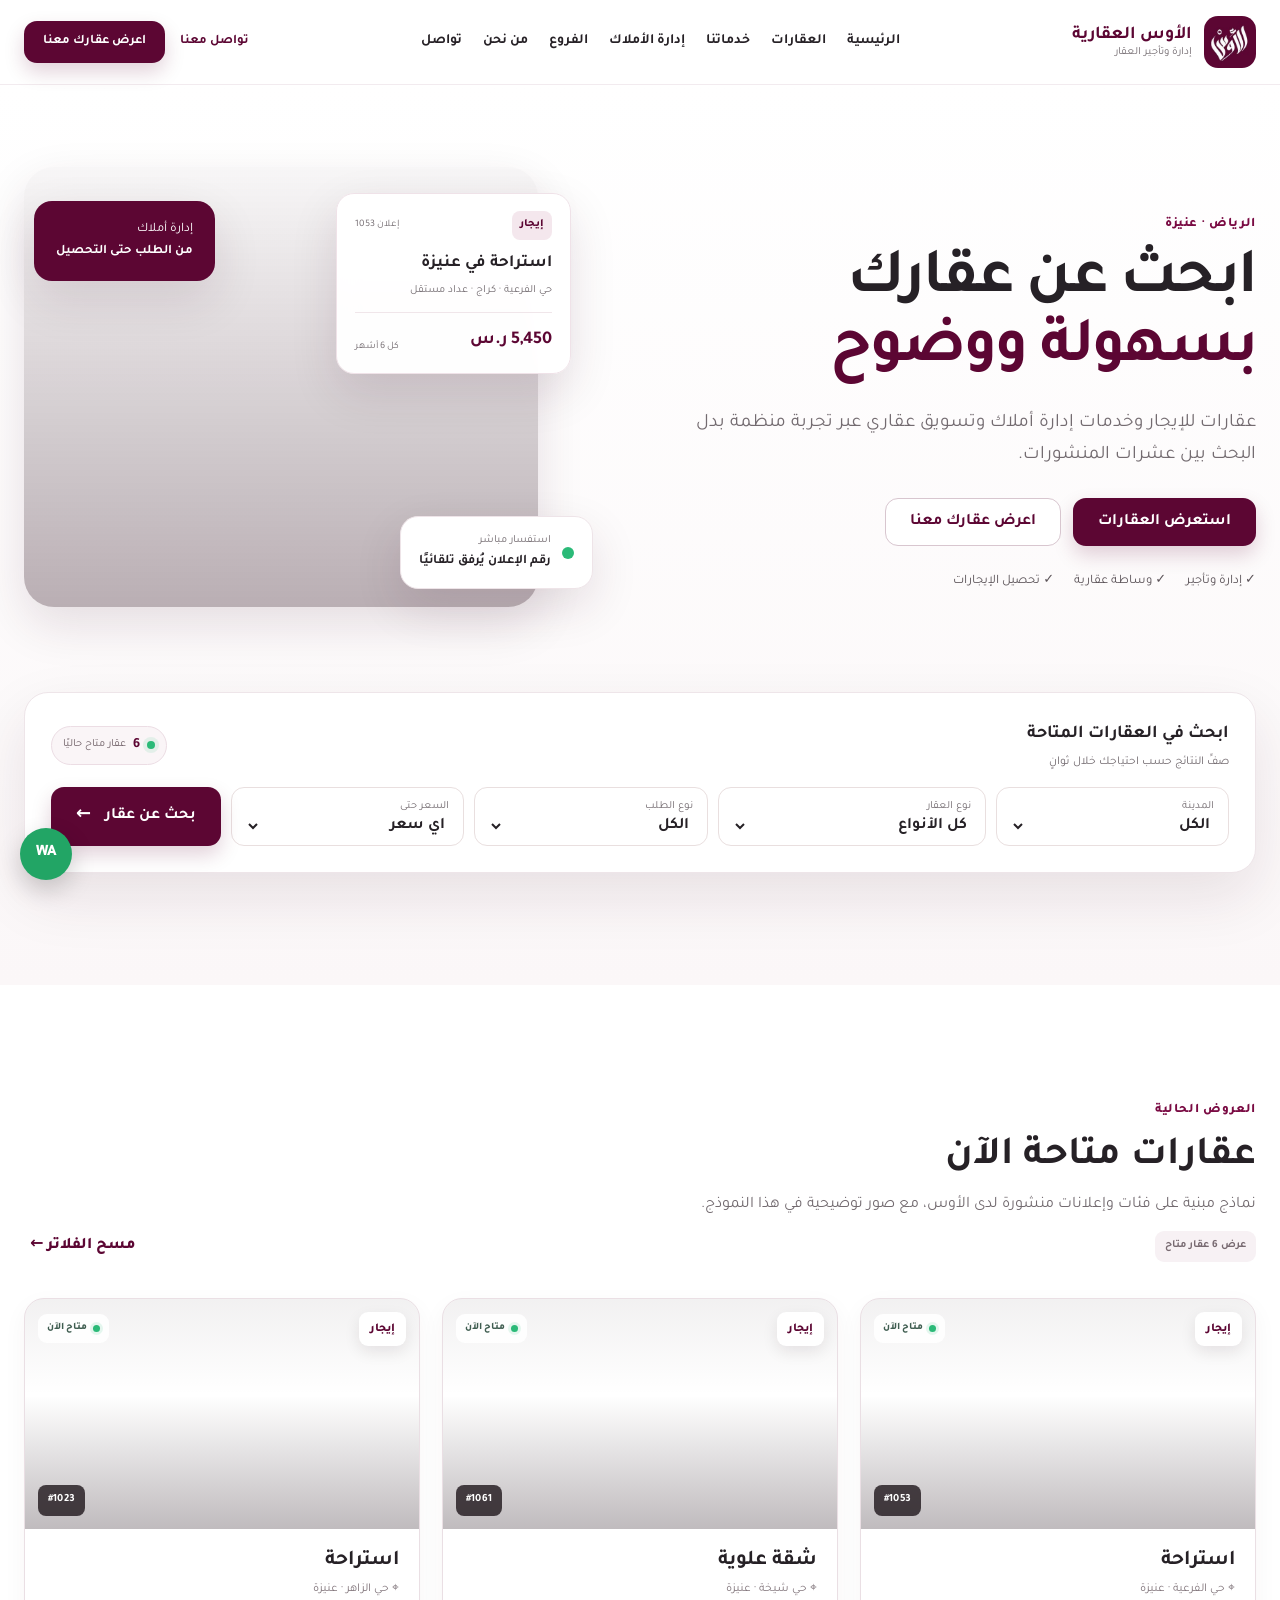
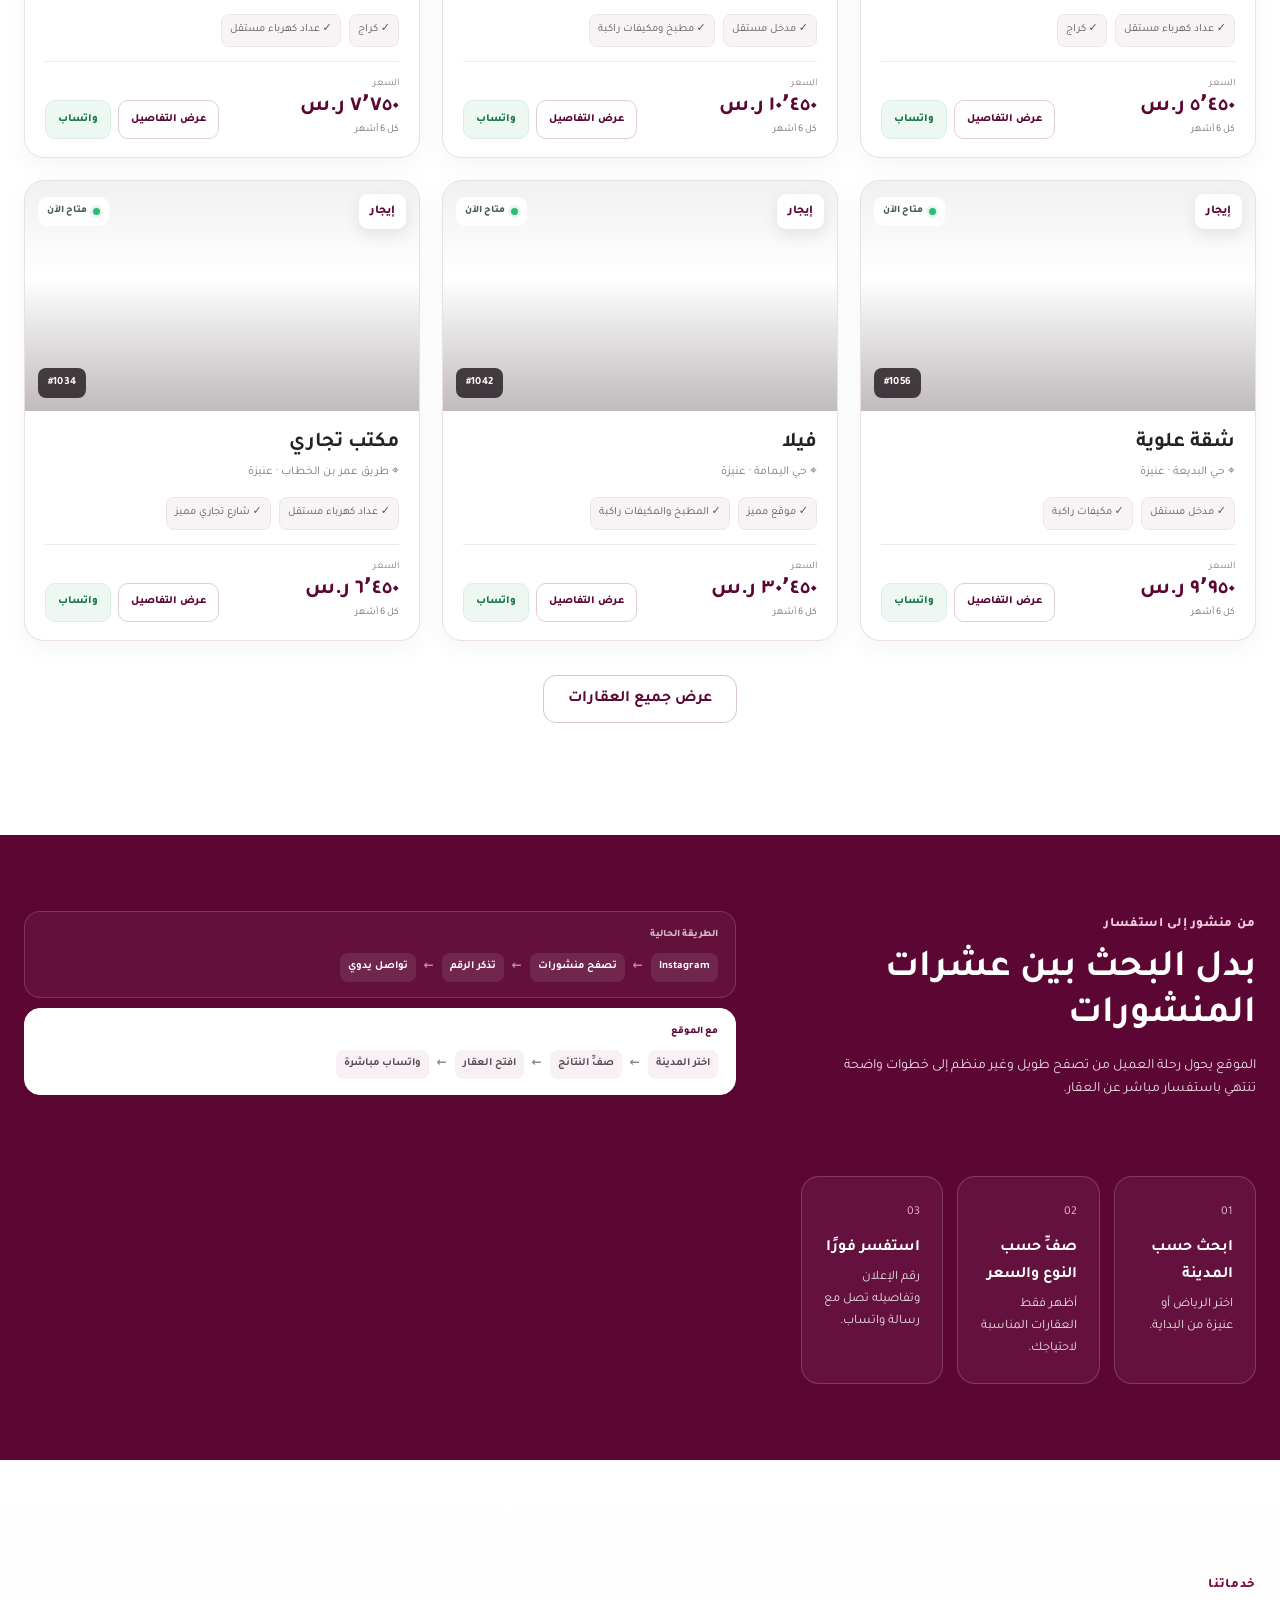
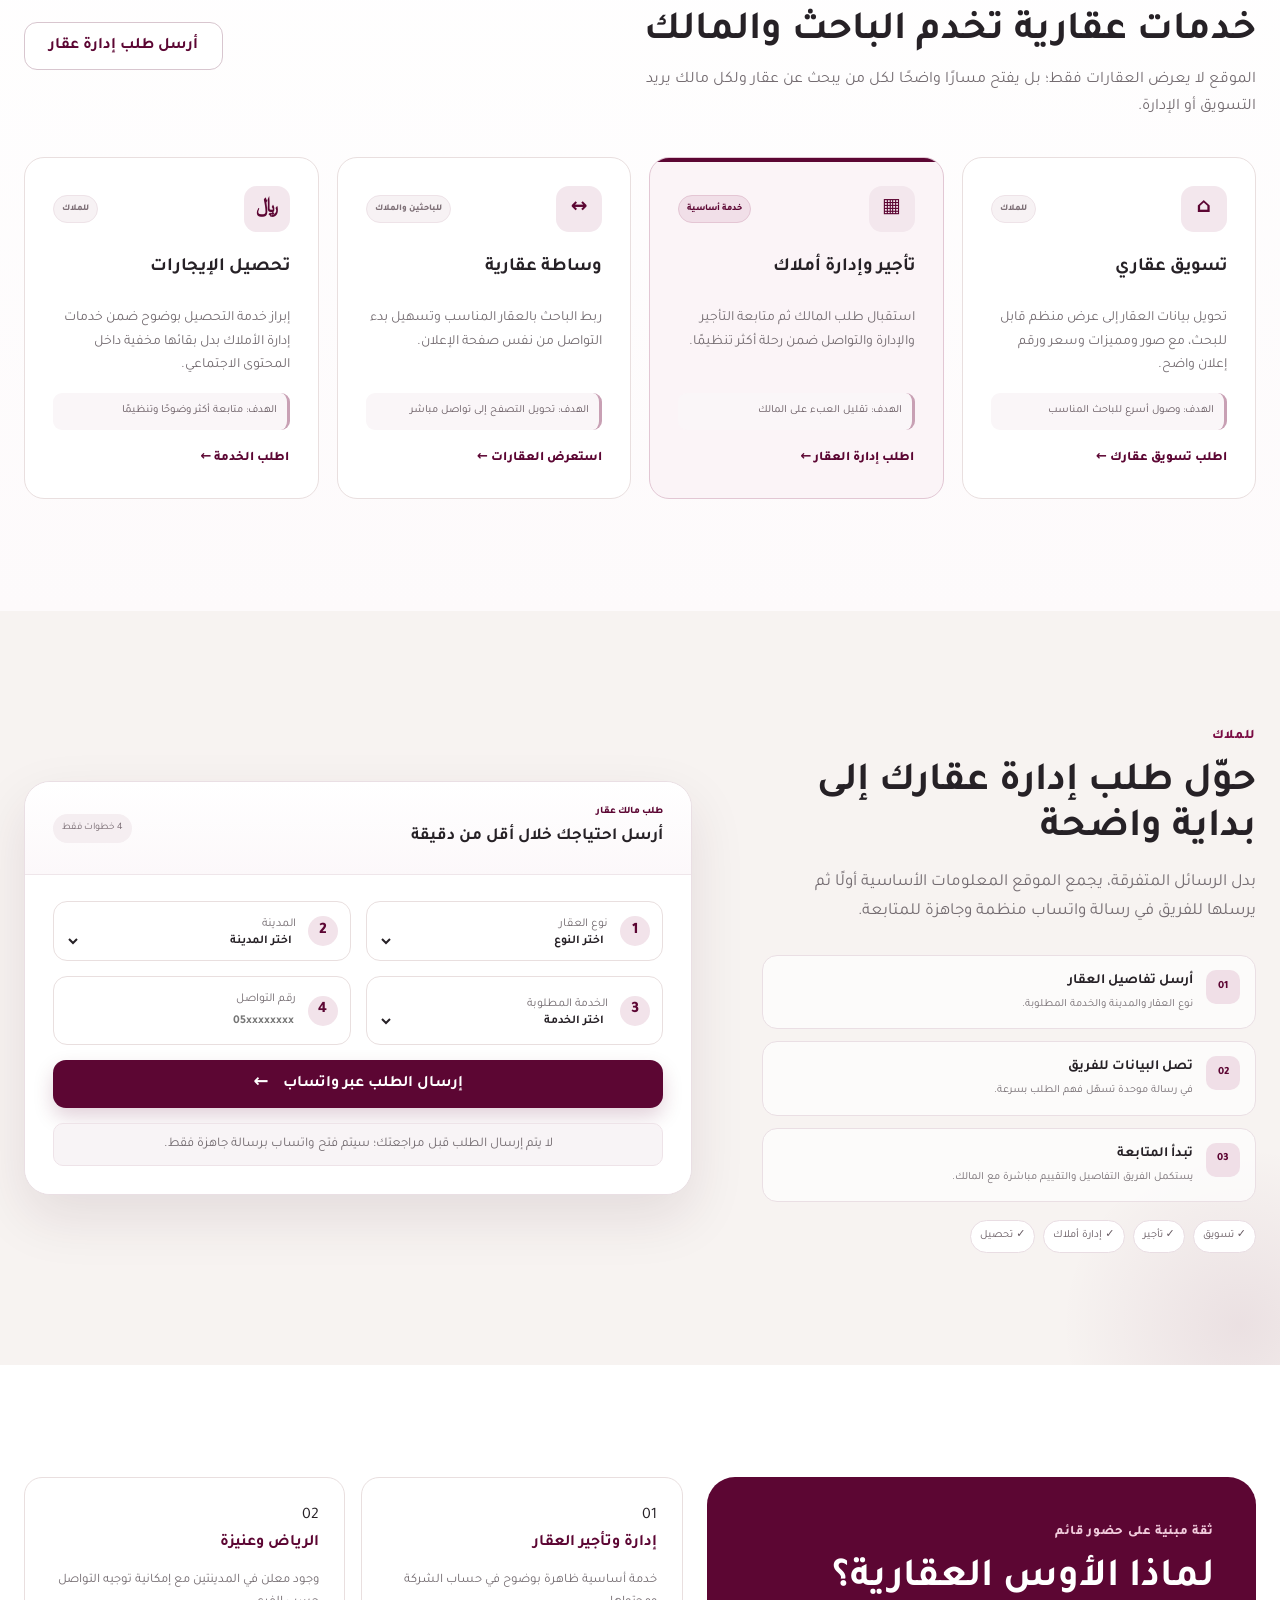
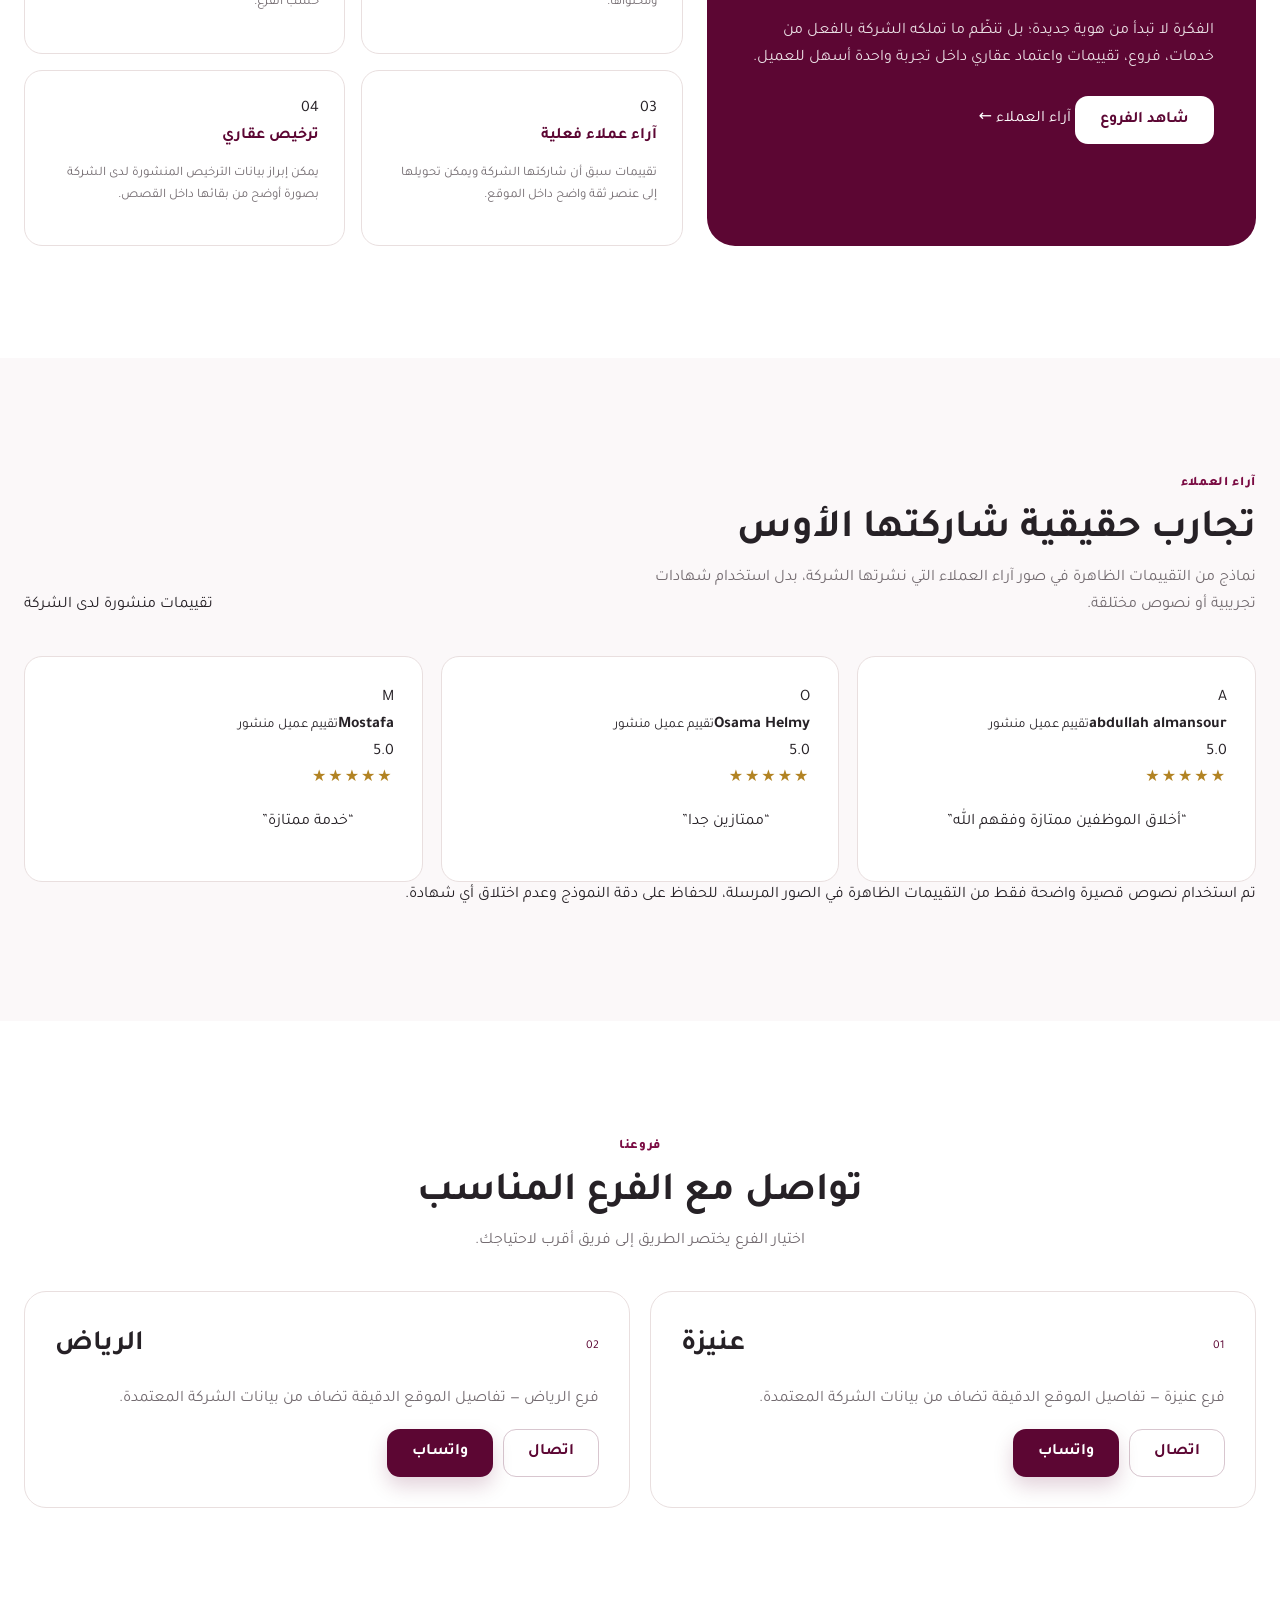
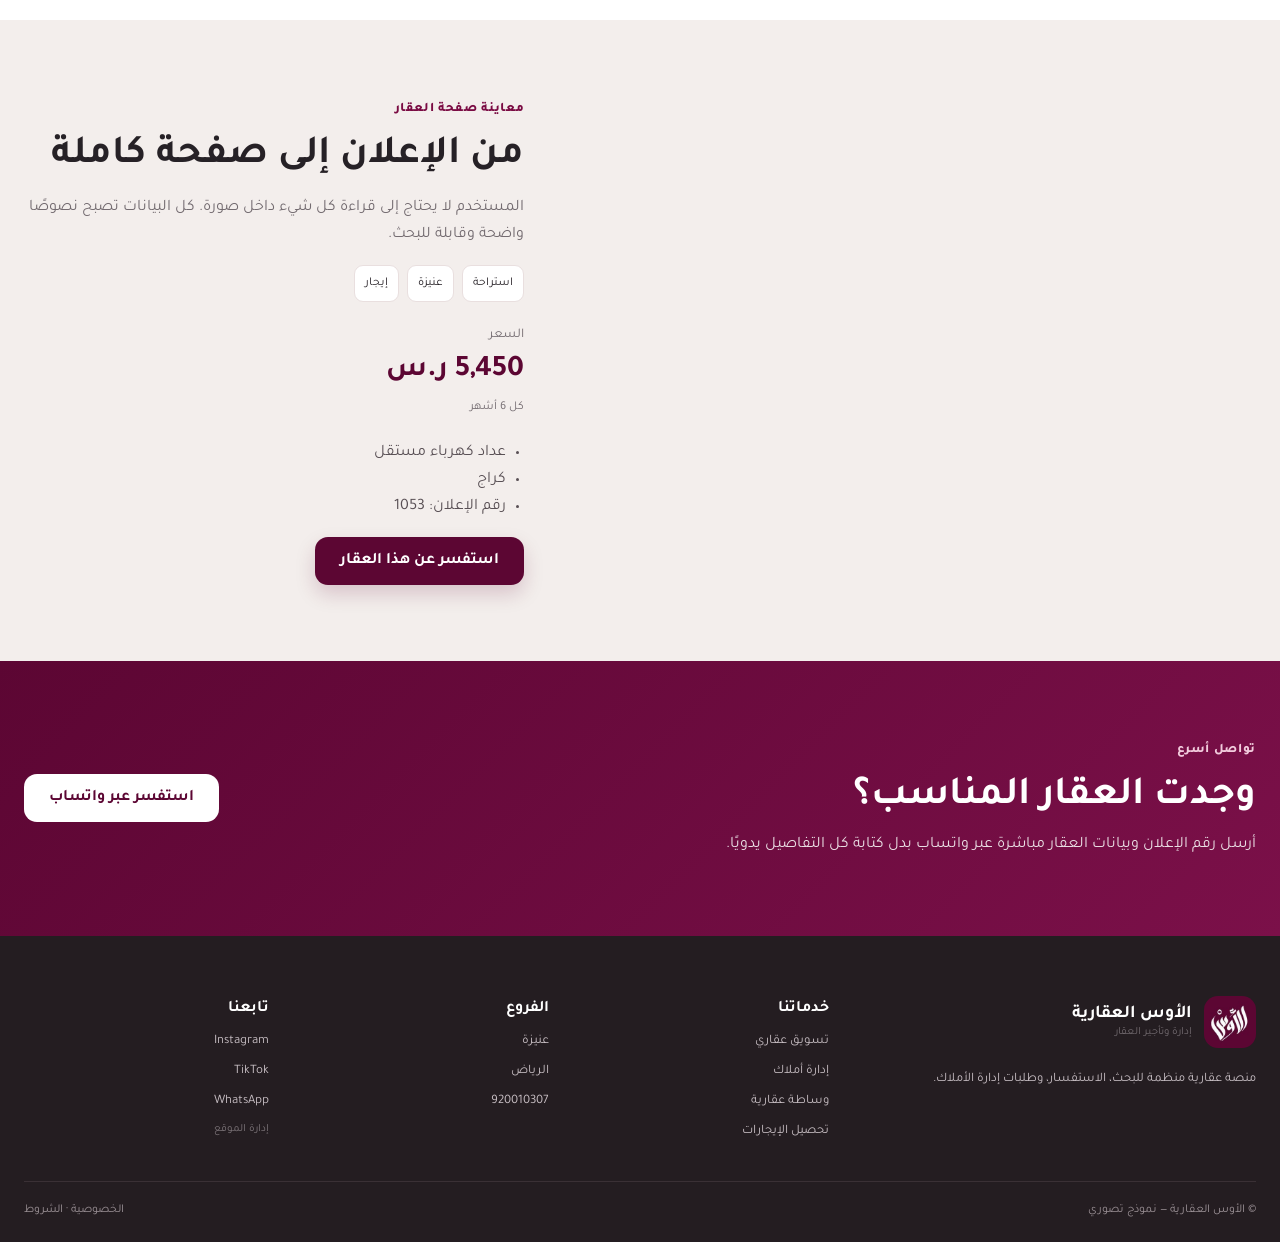
==== index.html @ 7980effc "Add real customer reviews and strengthen trust section" ====
<!doctype html>
<html lang="ar" dir="rtl">
<head>
  <meta charset="utf-8" />
  <meta name="viewport" content="width=device-width, initial-scale=1" />
  <title>الأوس العقارية | نموذج الصفحة الرئيسية</title>
  <meta name="description" content="نموذج تصوري لموقع الأوس العقارية — بحث عقارات، إدارة أملاك، وتسويق عقاري." />
  <meta name="robots" content="noindex,nofollow" />
  <link rel="preconnect" href="https://fonts.googleapis.com">
  <link rel="preconnect" href="https://fonts.gstatic.com" crossorigin>
  <link href="https://fonts.googleapis.com/css2?family=Tajawal:wght@400;500;600;700;800&display=swap" rel="stylesheet">
  <link rel="stylesheet" href="styles.css?v=11" />
</head>
<body>
  <header class="site-header" id="top">
    <div class="container header-inner">
      <a class="brand" href="#top" aria-label="الأوس العقارية">
        <img src="assets/logo.jpg" alt="شعار الأوس العقارية" />
        <span class="brand-copy"><strong>الأوس العقارية</strong><small>إدارة وتأجير العقار</small></span>
      </a>
      <button class="menu-toggle" aria-label="فتح القائمة" aria-expanded="false">☰</button>
      <nav class="main-nav" aria-label="التنقل الرئيسي">
        <a href="#top">الرئيسية</a><a href="#listings">العقارات</a><a href="#services">خدماتنا</a><a href="#owners">إدارة الأملاك</a><a href="#branches">الفروع</a><a href="#about">من نحن</a><a href="#contact">تواصل</a>
      </nav>
      <div class="header-actions">
        <a class="text-action" href="https://wa.me/966920010307" target="_blank" rel="noreferrer">تواصل معنا</a>
        <a class="btn btn-primary btn-sm" href="#owners">اعرض عقارك معنا</a>
      </div>
    </div>
  </header>

  <main>
    <section class="hero section-pad">
      <div class="container hero-grid">
        <div class="hero-copy">
          <span class="eyebrow">الرياض · عنيزة</span>
          <h1>ابحث عن عقارك <span>بسهولة ووضوح</span></h1>
          <p>عقارات للإيجار وخدمات إدارة أملاك وتسويق عقاري عبر تجربة منظمة بدل البحث بين عشرات المنشورات.</p>
          <div class="hero-actions"><a class="btn btn-primary" href="#listings">استعرض العقارات</a><a class="btn btn-ghost" href="#owners">اعرض عقارك معنا</a></div>
          <div class="trust-line"><span>✓ إدارة وتأجير</span><span>✓ وساطة عقارية</span><span>✓ تحصيل الإيجارات</span></div>
        </div>
        <div class="hero-visual" aria-label="معاينة لتجربة البحث عن العقار">
          <div class="photo-card photo-main"></div>
          <div class="hero-listing-card">
            <div class="hero-listing-top"><span>إيجار</span><small>إعلان 1053</small></div>
            <strong>استراحة في عنيزة</strong>
            <p>حي الفرعية · كراج · عداد مستقل</p>
            <div class="hero-listing-price"><b>5,450 ر.س</b><small>كل 6 أشهر</small></div>
          </div>
          <div class="floating-card"><span class="dot"></span><div><small>استفسار مباشر</small><strong>رقم الإعلان يُرفق تلقائيًا</strong></div></div>
          <div class="floating-tag">إدارة أملاك<br><strong>من الطلب حتى التحصيل</strong></div>
        </div>
      </div>

      <div class="container search-shell">
        <div class="search-heading">
  <div><strong>ابحث في العقارات المتاحة</strong><span>صفِّ النتائج حسب احتياجك خلال ثوانٍ</span></div>
  <div class="search-status"><span class="live-dot"></span><b id="availableCount">0</b><small>عقار متاح حاليًا</small></div>
</div>
        <form id="propertySearch" class="property-search">
          <label><span>المدينة</span><select id="city"><option value="all">الكل</option><option value="عنيزة">عنيزة</option><option value="الرياض">الرياض</option></select></label>
          <label><span>نوع العقار</span><select id="type"><option value="all">كل الأنواع</option><option>استراحة</option><option>شقة أرضية</option><option>شقة علوية</option><option>فيلا</option><option>مكتب تجاري</option><option>صالة تجارية</option></select></label>
          <label><span>نوع الطلب</span><select id="deal"><option value="all">الكل</option><option value="إيجار">إيجار</option><option value="بيع">بيع</option></select></label>
          <label><span>السعر حتى</span><select id="price"><option value="all">أي سعر</option><option value="5000">5,000 ر.س</option><option value="10000">10,000 ر.س</option><option value="20000">20,000 ر.س</option><option value="40000">40,000 ر.س</option></select></label>
          <button class="btn btn-primary search-btn" type="submit"><span>بحث عن عقار</span><b>←</b></button>
        </form>
      </div>
    </section>

    <section class="section-pad listings-section" id="listings">
      <div class="container">
        <div class="section-head"><div><span class="eyebrow">العروض الحالية</span><h2>عقارات متاحة الآن</h2><p>نماذج مبنية على فئات وإعلانات منشورة لدى الأوس، مع صور توضيحية في هذا النموذج.</p><div class="results-summary" id="resultsSummary">عرض أحدث العقارات المتاحة</div></div><button id="resetFilters" class="link-btn">مسح الفلاتر ←</button></div>
        <div class="listing-grid" id="listingGrid"></div>
        <div class="center"><button class="btn btn-outline" id="showAllListings" type="button">عرض جميع العقارات</button></div>
      </div>
    </section>

    <section class="value-strip section-pad-sm">
      <div class="container value-wrap">
        <div class="value-title">
          <span class="eyebrow light">من منشور إلى استفسار</span>
          <h2>بدل البحث بين عشرات المنشورات</h2>
          <p>الموقع يحول رحلة العميل من تصفح طويل وغير منظم إلى خطوات واضحة تنتهي باستفسار مباشر عن العقار.</p>
        </div>
        <div class="journey-compare">
          <div class="journey-block old">
            <span class="journey-label">الطريقة الحالية</span>
            <div class="journey-steps">
              <span>Instagram</span><b>←</b><span>تصفح منشورات</span><b>←</b><span>تذكر الرقم</span><b>←</b><span>تواصل يدوي</span>
            </div>
          </div>
          <div class="journey-block new">
            <span class="journey-label">مع الموقع</span>
            <div class="journey-steps">
              <span>اختر المدينة</span><b>←</b><span>صفِّ النتائج</span><b>←</b><span>افتح العقار</span><b>←</b><span>واتساب مباشرة</span>
            </div>
          </div>
        </div>
        <div class="benefit-grid">
          <article><span>01</span><div><strong>ابحث حسب المدينة</strong><p>اختر الرياض أو عنيزة من البداية.</p></div></article>
          <article><span>02</span><div><strong>صفِّ حسب النوع والسعر</strong><p>أظهر فقط العقارات المناسبة لاحتياجك.</p></div></article>
          <article><span>03</span><div><strong>استفسر فورًا</strong><p>رقم الإعلان وتفاصيله تصل مع رسالة واتساب.</p></div></article>
        </div>
      </div>
    </section>

    <section class="section-pad services-section" id="services">
      <div class="container">
        <div class="section-head services-head">
          <div><span class="eyebrow">خدماتنا</span><h2>خدمات عقارية تخدم الباحث والمالك</h2><p>الموقع لا يعرض العقارات فقط؛ بل يفتح مسارًا واضحًا لكل من يبحث عن عقار ولكل مالك يريد التسويق أو الإدارة.</p></div>
          <a class="btn btn-outline" href="#owners">أرسل طلب إدارة عقار</a>
        </div>
        <div class="service-grid">
          <article class="service-card">
            <div class="service-top"><div class="icon">⌂</div><span>للملاك</span></div>
            <h3>تسويق عقاري</h3>
            <p>تحويل بيانات العقار إلى عرض منظم قابل للبحث، مع صور ومميزات وسعر ورقم إعلان واضح.</p>
            <div class="service-outcome">الهدف: وصول أسرع للباحث المناسب</div>
            <a href="#owners">اطلب تسويق عقارك ←</a>
          </article>
          <article class="service-card featured">
            <div class="service-top"><div class="icon">▦</div><span>خدمة أساسية</span></div>
            <h3>تأجير وإدارة أملاك</h3>
            <p>استقبال طلب المالك ثم متابعة التأجير والإدارة والتواصل ضمن رحلة أكثر تنظيمًا.</p>
            <div class="service-outcome">الهدف: تقليل العبء على المالك</div>
            <a href="#owners">اطلب إدارة العقار ←</a>
          </article>
          <article class="service-card">
            <div class="service-top"><div class="icon">↔</div><span>للباحثين والملاك</span></div>
            <h3>وساطة عقارية</h3>
            <p>ربط الباحث بالعقار المناسب وتسهيل بدء التواصل من نفس صفحة الإعلان.</p>
            <div class="service-outcome">الهدف: تحويل التصفح إلى تواصل مباشر</div>
            <a href="#listings">استعرض العقارات ←</a>
          </article>
          <article class="service-card">
            <div class="service-top"><div class="icon">﷼</div><span>للملاك</span></div>
            <h3>تحصيل الإيجارات</h3>
            <p>إبراز خدمة التحصيل بوضوح ضمن خدمات إدارة الأملاك بدل بقائها مخفية داخل المحتوى الاجتماعي.</p>
            <div class="service-outcome">الهدف: متابعة أكثر وضوحًا وتنظيمًا</div>
            <a href="#owners">اطلب الخدمة ←</a>
          </article>
        </div>
      </div>
    </section>

    <section class="section-pad owner-section" id="owners">
      <div class="container owner-grid">
        <div class="owner-copy">
          <span class="eyebrow">للملاك</span>
          <h2>حوّل طلب إدارة عقارك إلى بداية واضحة</h2>
          <p>بدل الرسائل المتفرقة، يجمع الموقع المعلومات الأساسية أولًا ثم يرسلها للفريق في رسالة واتساب منظمة وجاهزة للمتابعة.</p>
          <div class="owner-flow">
            <article><span>01</span><div><strong>أرسل تفاصيل العقار</strong><small>نوع العقار والمدينة والخدمة المطلوبة.</small></div></article>
            <article><span>02</span><div><strong>تصل البيانات للفريق</strong><small>في رسالة موحدة تسهّل فهم الطلب بسرعة.</small></div></article>
            <article><span>03</span><div><strong>تبدأ المتابعة</strong><small>يستكمل الفريق التفاصيل والتقييم مباشرة مع المالك.</small></div></article>
          </div>
          <div class="owner-proof"><span>✓ تسويق</span><span>✓ تأجير</span><span>✓ إدارة أملاك</span><span>✓ تحصيل</span></div>
        </div>
        <div class="owner-form-wrap">
          <div class="owner-form-head">
            <div><span>طلب مالك عقار</span><strong>أرسل احتياجك خلال أقل من دقيقة</strong></div>
            <small>4 خطوات فقط</small>
          </div>
          <form id="ownerForm" class="owner-form">
            <div class="form-step"><span>1</span><label>نوع العقار<select name="propertyType" required><option value="">اختر النوع</option><option>شقة</option><option>فيلا</option><option>استراحة</option><option>مكتب / محل</option><option>أخرى</option></select></label></div>
            <div class="form-step"><span>2</span><label>المدينة<select name="ownerCity" required><option value="">اختر المدينة</option><option>عنيزة</option><option>الرياض</option><option>مدينة أخرى</option></select></label></div>
            <div class="form-step"><span>3</span><label>الخدمة المطلوبة<select name="service" required><option value="">اختر الخدمة</option><option>إدارة أملاك</option><option>تأجير</option><option>تسويق عقاري</option><option>تحصيل إيجارات</option></select></label></div>
            <div class="form-step"><span>4</span><label>رقم التواصل<input name="phone" inputmode="tel" placeholder="05xxxxxxxx" required></label></div>
            <button class="btn btn-primary btn-full" type="submit"><span>إرسال الطلب عبر واتساب</span><b>←</b></button>
            <small class="form-note">لا يتم إرسال الطلب قبل مراجعتك؛ سيتم فتح واتساب برسالة جاهزة فقط.</small>
          </form>
        </div>
      </div>
    </section>

    <section class="section-pad trust-section" id="about">
      <div class="container trust-grid">
        <div class="trust-panel">
          <span class="eyebrow light">ثقة مبنية على حضور قائم</span>
          <h2>لماذا الأوس العقارية؟</h2>
          <p>الفكرة لا تبدأ من هوية جديدة؛ بل تنظّم ما تملكه الشركة بالفعل من خدمات، فروع، تقييمات واعتماد عقاري داخل تجربة واحدة أسهل للعميل.</p>
          <div class="trust-panel-actions">
            <a class="btn btn-light" href="#branches">شاهد الفروع</a>
            <a class="trust-text-link" href="#customerReviews">آراء العملاء ←</a>
          </div>
        </div>
        <div class="trust-items">
          <article><span>01</span><div><strong>إدارة وتأجير العقار</strong><p>خدمة أساسية ظاهرة بوضوح في حساب الشركة ومحتواها.</p></div></article>
          <article><span>02</span><div><strong>الرياض وعنيزة</strong><p>وجود معلن في المدينتين مع إمكانية توجيه التواصل حسب الفرع.</p></div></article>
          <article><span>03</span><div><strong>آراء عملاء فعلية</strong><p>تقييمات سبق أن شاركتها الشركة ويمكن تحويلها إلى عنصر ثقة واضح داخل الموقع.</p></div></article>
          <article><span>04</span><div><strong>ترخيص عقاري</strong><p>يمكن إبراز بيانات الترخيص المنشورة لدى الشركة بصورة أوضح من بقائها داخل القصص.</p></div></article>
        </div>
      </div>
    </section>

    <section class="section-pad reviews-section" id="customerReviews">
      <div class="container">
        <div class="section-head reviews-head">
          <div><span class="eyebrow">آراء العملاء</span><h2>تجارب حقيقية شاركتها الأوس</h2><p>نماذج من التقييمات الظاهرة في صور آراء العملاء التي نشرتها الشركة، بدل استخدام شهادات تجريبية أو نصوص مختلقة.</p></div>
          <span class="reviews-source">تقييمات منشورة لدى الشركة</span>
        </div>
        <div class="review-grid real-reviews">
          <article class="review-card">
            <div class="review-top"><div class="review-avatar">A</div><div><strong>abdullah almansour</strong><small>تقييم عميل منشور</small></div><span class="review-rating">5.0</span></div>
            <div class="stars" aria-label="5 نجوم">★★★★★</div>
            <blockquote>“أخلاق الموظفين ممتازة وفقهم الله”</blockquote>
          </article>
          <article class="review-card featured-review">
            <div class="review-top"><div class="review-avatar">O</div><div><strong>Osama Helmy</strong><small>تقييم عميل منشور</small></div><span class="review-rating">5.0</span></div>
            <div class="stars" aria-label="5 نجوم">★★★★★</div>
            <blockquote>“ممتازين جدا”</blockquote>
          </article>
          <article class="review-card">
            <div class="review-top"><div class="review-avatar">M</div><div><strong>Mostafa</strong><small>تقييم عميل منشور</small></div><span class="review-rating">5.0</span></div>
            <div class="stars" aria-label="5 نجوم">★★★★★</div>
            <blockquote>“خدمة ممتازة”</blockquote>
          </article>
        </div>
        <div class="review-note">تم استخدام نصوص قصيرة واضحة فقط من التقييمات الظاهرة في الصور المرسلة، للحفاظ على دقة النموذج وعدم اختلاق أي شهادة.</div>
      </div>
    </section>

    <section class="section-pad branches-section" id="branches">
      <div class="container">
        <div class="section-head centered"><div><span class="eyebrow">فروعنا</span><h2>تواصل مع الفرع المناسب</h2><p>اختيار الفرع يختصر الطريق إلى فريق أقرب لاحتياجك.</p></div></div>
        <div class="branch-grid">
          <article><div class="branch-city"><span>01</span><h3>عنيزة</h3></div><p>فرع عنيزة — تفاصيل الموقع الدقيقة تضاف من بيانات الشركة المعتمدة.</p><div><a class="btn btn-outline" href="tel:920010307">اتصال</a><a class="btn btn-primary" href="https://wa.me/966920010307" target="_blank" rel="noreferrer">واتساب</a></div></article>
          <article><div class="branch-city"><span>02</span><h3>الرياض</h3></div><p>فرع الرياض — تفاصيل الموقع الدقيقة تضاف من بيانات الشركة المعتمدة.</p><div><a class="btn btn-outline" href="tel:920010307">اتصال</a><a class="btn btn-primary" href="https://wa.me/966920010307" target="_blank" rel="noreferrer">واتساب</a></div></article>
        </div>
      </div>
    </section>

    <section class="detail-preview section-pad-sm">
      <div class="container preview-grid">
        <div class="preview-gallery"><div class="big"></div><div class="mini m1"></div><div class="mini m2"></div></div>
        <div class="preview-info"><span class="eyebrow">معاينة صفحة العقار</span><h2>من الإعلان إلى صفحة كاملة</h2><p>المستخدم لا يحتاج إلى قراءة كل شيء داخل صورة. كل البيانات تصبح نصوصًا واضحة وقابلة للبحث.</p><div class="preview-meta"><span>استراحة</span><span>عنيزة</span><span>إيجار</span></div><div class="price-line"><small>السعر</small><strong>5,450 ر.س</strong><span>كل 6 أشهر</span></div><ul><li>عداد كهرباء مستقل</li><li>كراج</li><li>رقم الإعلان: 1053</li></ul><button class="btn btn-primary" data-open="1053">استفسر عن هذا العقار</button></div>
      </div>
    </section>

    <section class="whatsapp-cta section-pad-sm" id="contact">
      <div class="container cta-inner"><div><span class="eyebrow light">تواصل أسرع</span><h2>وجدت العقار المناسب؟</h2><p>أرسل رقم الإعلان وبيانات العقار مباشرة عبر واتساب بدل كتابة كل التفاصيل يدويًا.</p></div><a class="btn btn-light" href="https://wa.me/966920010307?text=%D9%85%D8%B1%D8%AD%D8%A8%D9%8B%D8%A7%D8%8C%20%D8%A3%D8%B1%D8%BA%D8%A8%20%D9%81%D9%8A%20%D8%A7%D9%84%D8%A7%D8%B3%D8%AA%D9%81%D8%B3%D8%A7%D8%B1%20%D8%B9%D9%86%20%D8%B9%D9%82%D8%A7%D8%B1" target="_blank" rel="noreferrer">استفسر عبر واتساب</a></div>
    </section>
  </main>

  <footer class="footer">
    <div class="container footer-grid">
      <div><a class="brand footer-brand" href="#top"><img src="assets/logo.jpg" alt=""><span class="brand-copy"><strong>الأوس العقارية</strong><small>إدارة وتأجير العقار</small></span></a><p>منصة عقارية منظمة للبحث، الاستفسار، وطلبات إدارة الأملاك.</p></div>
      <div><strong>خدماتنا</strong><a href="#services">تسويق عقاري</a><a href="#services">إدارة أملاك</a><a href="#services">وساطة عقارية</a><a href="#services">تحصيل الإيجارات</a></div>
      <div><strong>الفروع</strong><a href="#branches">عنيزة</a><a href="#branches">الرياض</a><a href="tel:920010307">920010307</a></div>
      <div><strong>تابعنا</strong><a href="https://instagram.com/alawss.6006" target="_blank" rel="noreferrer">Instagram</a><a href="#">TikTok</a><a href="https://wa.me/966920010307" target="_blank" rel="noreferrer">WhatsApp</a><a href="admin.html" class="admin-link">إدارة الموقع</a></div>
    </div>
    <div class="container footer-bottom"><span>© الأوس العقارية — نموذج تصوري</span><span><a href="#">الخصوصية</a> · <a href="#">الشروط</a></span></div>
  </footer>

  <a class="floating-wa" href="https://wa.me/966920010307" target="_blank" rel="noreferrer" aria-label="واتساب">WA</a>

  <div class="modal" id="listingModal" aria-hidden="true"><div class="modal-backdrop" data-close></div><div class="modal-card"><button class="modal-close" data-close>×</button><div class="modal-image" id="modalImage"></div><div class="modal-body"><span class="eyebrow">تفاصيل العقار</span><h3 id="modalTitle"></h3><div class="modal-tags" id="modalTags"></div><div class="modal-price" id="modalPrice"></div><ul id="modalFeatures"></ul><a class="btn btn-primary btn-full" id="modalWhatsApp" target="_blank" rel="noreferrer">استفسر عبر واتساب</a></div></div></div>

  <script src="script.js?v=8"></script>
</body>
</html>

<!-- trigger GitHub Pages deploy -->

<!-- redeploy latest admin changes -->
---- styles.css ----
:root{--burg:#5c0633;--burg2:#7a0b43;--ink:#262126;--muted:#736b70;--cream:#f7f3f1;--line:#e9dfdf;--white:#fff;--shadow:0 18px 48px rgba(59,17,39,.12);--radius:22px}
*{box-sizing:border-box}html{scroll-behavior:smooth}body{margin:0;font-family:"Tajawal",system-ui,sans-serif;color:var(--ink);background:#fff;line-height:1.7}.container{width:min(1240px,calc(100% - 48px));margin:auto}.section-pad{padding:112px 0}.section-pad-sm{padding:76px 0}a{text-decoration:none;color:inherit}button,select,input{font:inherit}.site-header{position:sticky;top:0;z-index:50;background:rgba(255,255,255,.94);backdrop-filter:blur(12px);border-bottom:1px solid rgba(92,6,51,.08)}.header-inner{height:84px;display:flex;align-items:center;gap:28px}.brand{display:flex;align-items:center;gap:12px;min-width:max-content}.brand img{width:52px;height:52px;object-fit:cover;border-radius:14px}.brand-copy{display:grid;line-height:1.25}.brand-copy strong{font-size:18px;color:var(--burg)}.brand-copy small{font-size:11px;color:var(--muted)}.main-nav{display:flex;gap:21px;font-size:14px;font-weight:600;flex:1;justify-content:center}.main-nav a:hover{color:var(--burg)}.header-actions{display:flex;align-items:center;gap:15px}.text-action{font-size:13px;font-weight:700;color:var(--burg)}.menu-toggle{display:none;border:0;background:transparent;font-size:24px}.btn{display:inline-flex;align-items:center;justify-content:center;min-height:48px;padding:0 24px;border-radius:13px;border:1px solid transparent;font-weight:700;cursor:pointer;transition:.2s}.btn:hover{transform:translateY(-1px)}.btn-sm{min-height:42px;padding:0 18px;font-size:13px}.btn-primary{background:var(--burg);color:white;box-shadow:0 9px 20px rgba(92,6,51,.18)}.btn-ghost,.btn-outline{border-color:#d8c6cf;background:white;color:var(--burg)}.btn-light{background:white;color:var(--burg)}.btn-full{width:100%}.hero{background:linear-gradient(180deg,#fff 0%,#fbf7f8 100%);padding-top:82px}.hero-grid{display:grid;grid-template-columns:1.02fr .98fr;gap:70px;align-items:center}.eyebrow{display:inline-block;color:var(--burg2);font-size:13px;font-weight:800;letter-spacing:.05em;margin-bottom:12px}.eyebrow.light{color:#f1cbdc}.hero h1{font-size:64px;line-height:1.08;margin:0 0 22px;letter-spacing:-.03em}.hero h1 span{color:var(--burg)}.hero-copy>p{font-size:19px;color:var(--muted);max-width:610px;margin:0 0 26px}.hero-actions{display:flex;gap:12px;margin-bottom:25px}.trust-line{display:flex;gap:20px;flex-wrap:wrap;font-size:13px;color:#5b5358}.hero-visual{min-height:470px;position:relative}.photo-card{position:absolute;border-radius:30px;background-size:cover;background-position:center;box-shadow:var(--shadow)}.photo-main{inset:0 55px 30px 0;background-image:linear-gradient(180deg,rgba(30,0,15,.03),rgba(30,0,15,.30)),url('https://images.unsplash.com/photo-1600585154340-be6161a56a0c?auto=format&fit=crop&w=1400&q=85')}.hero-listing-card{position:absolute;right:22px;top:26px;width:235px;background:rgba(255,255,255,.97);backdrop-filter:blur(10px);border:1px solid #efe2e8;border-radius:18px;padding:17px 18px;box-shadow:var(--shadow);z-index:2}.hero-listing-top{display:flex;align-items:center;justify-content:space-between;gap:10px;margin-bottom:10px}.hero-listing-top span{background:#f4e7ed;color:var(--burg);padding:5px 8px;border-radius:8px;font-size:11px;font-weight:800}.hero-listing-top small{font-size:10px;color:var(--muted)}.hero-listing-card>strong{display:block;font-size:17px;color:var(--ink);margin-bottom:3px}.hero-listing-card>p{margin:0;color:var(--muted);font-size:11px;line-height:1.6}.hero-listing-price{display:flex;align-items:end;justify-content:space-between;gap:10px;margin-top:13px;padding-top:12px;border-top:1px solid #f0e6ea}.hero-listing-price b{font-size:18px;color:var(--burg)}.hero-listing-price small{font-size:10px;color:var(--muted)}.floating-card{position:absolute;right:0;bottom:48px;background:#fff;border:1px solid #eee4e8;border-radius:18px;box-shadow:var(--shadow);padding:15px 18px;display:flex;gap:11px;align-items:center;z-index:3}.floating-card .dot{width:12px;height:12px;background:#2bba78;border-radius:50%}.floating-card small,.floating-card strong{display:block}.floating-card small{font-size:11px;color:var(--muted)}.floating-card strong{font-size:13px}.floating-tag{position:absolute;left:10px;top:34px;background:var(--burg);color:white;padding:18px 22px;border-radius:18px;box-shadow:var(--shadow);font-size:13px}.search-shell{margin-top:55px;background:white;padding:26px;border-radius:24px;box-shadow:0 24px 60px rgba(58,24,42,.10);border:1px solid #eee5e9}.search-heading{display:flex;justify-content:space-between;align-items:center;margin-bottom:15px}.search-heading strong{font-size:18px}.search-heading span{font-size:12px;color:var(--muted)}.property-search{display:grid;grid-template-columns:1fr 1.15fr 1fr 1fr auto;gap:10px}.property-search label{padding:10px 14px;border:1px solid var(--line);border-radius:13px;display:grid}.property-search label span{font-size:11px;color:var(--muted)}.property-search select{border:0;outline:0;background:transparent;font-weight:700;color:var(--ink)}.search-btn{min-width:100px}.section-head{display:flex;justify-content:space-between;align-items:end;margin-bottom:36px}.section-head.centered{justify-content:center;text-align:center}.section-head h2,.owner-copy h2,.trust-panel h2,.preview-info h2,.cta-inner h2{font-size:40px;line-height:1.15;margin:0 0 12px}.section-head p{color:var(--muted);margin:0;max-width:640px}.link-btn{border:0;background:none;color:var(--burg);font-weight:800;cursor:pointer}.listing-grid{display:grid;grid-template-columns:repeat(3,1fr);gap:22px;margin-bottom:34px}.listing-card{border:1px solid var(--line);border-radius:20px;overflow:hidden;background:#fff;transition:.25s}.listing-card:hover{transform:translateY(-5px);box-shadow:var(--shadow)}.listing-image{height:220px;background-size:cover;background-position:center;position:relative}.listing-badge{position:absolute;top:14px;right:14px;background:white;color:var(--burg);padding:7px 11px;border-radius:9px;font-size:12px;font-weight:800}.listing-no{position:absolute;bottom:13px;left:13px;background:rgba(38,33,38,.82);color:#fff;padding:6px 10px;border-radius:8px;font-size:11px}.listing-body{padding:20px}.listing-top{display:flex;justify-content:space-between;gap:12px}.listing-top h3{margin:0;font-size:20px}.listing-top span{font-size:12px;color:var(--muted)}.listing-price{margin:13px 0}.listing-price strong{font-size:24px;color:var(--burg)}.listing-price small{color:var(--muted);margin-right:5px}.listing-features{display:flex;gap:8px;flex-wrap:wrap;margin:14px 0 18px}.listing-features span{font-size:11px;background:var(--cream);padding:6px 9px;border-radius:8px}.card-action{width:100%;border:1px solid #e1d1d8;background:#fff;color:var(--burg);padding:11px;border-radius:10px;font-weight:800;cursor:pointer}.center{text-align:center}.value-strip{background:var(--burg);color:white}.value-wrap{display:grid;grid-template-columns:.85fr 2.15fr;gap:65px;align-items:center}.value-title h2{font-size:38px;line-height:1.2;margin:0}.benefit-grid{display:grid;grid-template-columns:repeat(3,1fr);gap:14px}.benefit-grid article{padding:22px;border:1px solid rgba(255,255,255,.18);border-radius:18px;background:rgba(255,255,255,.05)}.benefit-grid article>span{font-size:12px;color:#eab8d0}.benefit-grid strong{display:block;margin:9px 0 5px}.benefit-grid p{margin:0;color:#eadfe4;font-size:13px}.service-grid{display:grid;grid-template-columns:repeat(4,1fr);gap:18px}.service-card{padding:28px;border:1px solid var(--line);border-radius:20px;background:#fff}.service-card.featured{background:#fbf4f7;border-color:#e2c7d4}.icon{width:46px;height:46px;border-radius:13px;background:#f3e7ed;color:var(--burg);display:grid;place-items:center;font-weight:900;font-size:20px}.service-card h3{margin:20px 0 9px}.service-card p{font-size:14px;color:var(--muted);min-height:72px}.service-card a{font-size:13px;color:var(--burg);font-weight:800}.owner-section{background:var(--cream)}.owner-grid{display:grid;grid-template-columns:.85fr 1.15fr;gap:70px;align-items:center}.owner-copy>p{color:var(--muted);font-size:17px}.owner-points{display:grid;gap:10px;margin-top:24px;color:#574d53}.owner-form{background:#fff;border-radius:24px;padding:30px;box-shadow:var(--shadow);display:grid;grid-template-columns:1fr 1fr;gap:15px}.form-step{display:flex;align-items:center;gap:12px;border:1px solid var(--line);border-radius:14px;padding:12px}.form-step>span{width:30px;height:30px;border-radius:50%;display:grid;place-items:center;background:#f2e3ea;color:var(--burg);font-weight:800}.form-step label{display:grid;flex:1;font-size:12px;color:var(--muted)}.form-step select,.form-step input{border:0;outline:0;background:transparent;color:var(--ink);font-weight:700}.owner-form .btn,.owner-form small{grid-column:1/-1}.owner-form small{text-align:center;color:var(--muted)}.trust-grid{display:grid;grid-template-columns:1fr 1.2fr;gap:24px}.trust-panel{background:var(--burg);color:white;border-radius:28px;padding:42px}.trust-panel p{color:#eadfe4;margin-bottom:24px}.trust-items{display:grid;grid-template-columns:1fr 1fr;gap:16px}.trust-items article{border:1px solid var(--line);border-radius:18px;padding:25px}.trust-items strong{color:var(--burg)}.trust-items p{color:var(--muted);font-size:13px}.reviews-section{background:#fbf8f9}.review-grid{display:grid;grid-template-columns:repeat(3,1fr);gap:18px}.review-grid article{background:#fff;border:1px solid var(--line);padding:28px;border-radius:18px}.stars{color:#b28323;letter-spacing:2px;margin-bottom:12px}.review-grid p{color:var(--muted);font-size:13px}.branch-grid{display:grid;grid-template-columns:1fr 1fr;gap:20px}.branch-grid article{border:1px solid var(--line);border-radius:22px;padding:30px}.branch-city{display:flex;justify-content:space-between;align-items:center}.branch-city span{font-size:12px;color:var(--burg)}.branch-city h3{font-size:28px;margin:0}.branch-grid p{color:var(--muted)}.branch-grid article>div:last-child{display:flex;gap:10px}.detail-preview{background:#f3eeec}.preview-grid{display:grid;grid-template-columns:1.15fr .85fr;gap:55px;align-items:center}.preview-gallery{height:470px;display:grid;grid-template-columns:2fr 1fr;grid-template-rows:1fr 1fr;gap:12px}.preview-gallery>div{background-size:cover;background-position:center;border-radius:20px}.preview-gallery .big{grid-row:1/-1;background-image:url('https://images.unsplash.com/photo-1600585154340-be6161a56a0c?auto=format&fit=crop&w=1200&q=85')}.preview-gallery .m1{background-image:url('https://images.unsplash.com/photo-1600566753190-17f0baa2a6c3?auto=format&fit=crop&w=800&q=85')}.preview-gallery .m2{background-image:url('https://images.unsplash.com/photo-1600607687939-ce8a6c25118c?auto=format&fit=crop&w=800&q=85')}.preview-info>p{color:var(--muted)}.preview-meta{display:flex;gap:8px}.preview-meta span{background:white;border:1px solid var(--line);padding:7px 10px;border-radius:9px;font-size:12px}.price-line{margin:22px 0;display:grid}.price-line small{color:var(--muted)}.price-line strong{font-size:30px;color:var(--burg)}.price-line span{font-size:12px;color:var(--muted)}.preview-info ul{padding-right:18px;color:#584f54}.whatsapp-cta{background:linear-gradient(135deg,var(--burg),#7b1049);color:white}.cta-inner{display:flex;align-items:center;justify-content:space-between;gap:40px}.cta-inner p{margin:0;color:#eadfe4}.footer{background:#241d21;color:#ddd;padding:60px 0 22px}.footer-grid{display:grid;grid-template-columns:1.6fr 1fr 1fr 1fr;gap:35px}.footer-brand .brand-copy strong{color:white}.footer-grid>div{display:grid;align-content:start;gap:8px}.footer-grid>div>strong{color:white}.footer-grid a,.footer-grid p{font-size:13px;color:#c7bec3}.footer-bottom{margin-top:38px;padding-top:18px;border-top:1px solid #3a3035;display:flex;justify-content:space-between;font-size:12px;color:#9c9297}.floating-wa{position:fixed;bottom:20px;left:20px;width:52px;height:52px;border-radius:50%;display:grid;place-items:center;background:#22a565;color:white;font-weight:900;box-shadow:0 10px 25px rgba(0,0,0,.18);z-index:40}.modal{position:fixed;inset:0;z-index:100;display:none}.modal.open{display:block}.modal-backdrop{position:absolute;inset:0;background:rgba(22,13,18,.64)}.modal-card{position:absolute;top:50%;left:50%;transform:translate(-50%,-50%);width:min(900px,calc(100% - 30px));max-height:90vh;overflow:auto;background:white;border-radius:24px;display:grid;grid-template-columns:1fr 1fr}.modal-image{min-height:520px;background-size:cover;background-position:center}.modal-body{padding:34px}.modal-close{position:absolute;top:14px;left:14px;width:36px;height:36px;border-radius:50%;border:0;background:white;font-size:24px;cursor:pointer}.modal-body h3{font-size:28px;margin:0 0 12px}.modal-tags{display:flex;gap:8px;flex-wrap:wrap}.modal-tags span{background:var(--cream);padding:6px 9px;border-radius:8px;font-size:12px}.modal-price{font-size:27px;color:var(--burg);font-weight:800;margin:20px 0}.modal-body ul{padding-right:18px;color:var(--muted)}
@media(max-width:1020px){.main-nav{display:none}.header-actions .text-action{display:none}.menu-toggle{display:block;margin-right:auto}.header-actions{margin-right:0}.hero-grid,.owner-grid,.trust-grid,.preview-grid{grid-template-columns:1fr}.hero h1{font-size:50px}.hero-visual{min-height:390px}.property-search{grid-template-columns:1fr 1fr 1fr}.search-btn{grid-column:1/-1}.listing-grid{grid-template-columns:1fr 1fr}.service-grid{grid-template-columns:1fr 1fr}.value-wrap{grid-template-columns:1fr}.benefit-grid{grid-template-columns:1fr 1fr 1fr}.footer-grid{grid-template-columns:1fr 1fr}.main-nav.open{display:grid;position:absolute;top:84px;right:24px;left:24px;background:white;border:1px solid var(--line);padding:20px;border-radius:16px;box-shadow:var(--shadow)}}
@media(max-width:680px){.container{width:min(100% - 28px,1240px)}.section-pad{padding:76px 0}.section-pad-sm{padding:58px 0}.header-inner{height:72px}.brand img{width:44px;height:44px}.brand-copy strong{font-size:15px}.brand-copy small{font-size:10px}.header-actions .btn{display:none}.hero{padding-top:52px}.hero-grid{gap:34px}.hero h1{font-size:39px}.hero-copy>p{font-size:16px}.hero-actions{display:grid}.hero-visual{min-height:320px}.photo-main{inset:0 22px 20px 0}.floating-tag{font-size:11px;padding:12px 14px}.floating-card{right:0;bottom:30px;max-width:230px}.search-shell{padding:17px;margin-top:34px}.search-heading{display:block}.search-heading span{display:block;margin-top:3px}.property-search{grid-template-columns:1fr}.search-btn{grid-column:auto}.section-head{display:block}.section-head h2,.owner-copy h2,.trust-panel h2,.preview-info h2,.cta-inner h2{font-size:32px}.section-head .link-btn{margin-top:12px}.listing-grid,.service-grid,.benefit-grid,.review-grid,.branch-grid,.trust-items,.owner-form,.footer-grid{grid-template-columns:1fr}.listing-image{height:235px}.value-title h2{font-size:31px}.owner-form{padding:20px}.trust-panel{padding:30px}.preview-gallery{height:360px;grid-template-columns:1fr 1fr;grid-template-rows:2fr 1fr}.preview-gallery .big{grid-column:1/-1;grid-row:auto}.cta-inner{display:block}.cta-inner .btn{margin-top:22px;width:100%}.footer-bottom{display:grid;gap:8px}.modal-card{grid-template-columns:1fr}.modal-image{min-height:260px}.modal-body{padding:24px}.main-nav.open{top:72px}}

.empty-state{grid-column:1/-1;border:1px dashed var(--line);border-radius:18px;padding:42px;text-align:center;color:var(--muted);display:grid;gap:5px}.empty-state strong{color:var(--ink);font-size:18px}.admin-link{opacity:.55;font-size:11px!important}.admin-link:hover{opacity:1}

@media(max-width:680px){.hero-listing-card{right:10px;top:14px;width:205px;padding:14px}.hero-listing-card>strong{font-size:15px}.hero-listing-price b{font-size:16px}.floating-card{max-width:210px}.floating-tag{left:0;top:auto;bottom:92px}}

.search-heading>div:first-child{display:grid;gap:2px}
.search-status{display:flex;align-items:center;gap:7px;background:#faf5f7;border:1px solid #ecdde4;border-radius:999px;padding:7px 11px;color:var(--burg)}
.search-status .live-dot{width:8px;height:8px;border-radius:50%;background:#2bba78;box-shadow:0 0 0 4px rgba(43,186,120,.11)}
.search-status b{font-size:14px}.search-status small{font-size:11px;color:#6e5f66}
.property-search label{transition:.18s}.property-search label:focus-within{border-color:#c89aaf;box-shadow:0 0 0 3px rgba(92,6,51,.055);background:#fff}
.search-btn{gap:14px}.search-btn b{font-size:18px;line-height:1}
.results-summary{display:inline-flex;margin-top:12px;padding:6px 10px;border-radius:9px;background:#f7f1f4;color:#786a71;font-size:11px;font-weight:700}
@media(max-width:680px){.search-status{margin-top:12px;width:max-content}.search-btn{justify-content:space-between;padding-inline:18px}.results-summary{margin-top:10px}}

/* Listing cards — catalog-style refinement */
.listing-card{border-color:#eadfe4;box-shadow:0 8px 24px rgba(59,17,39,.045);display:flex;flex-direction:column}
.listing-card:hover{transform:translateY(-4px);box-shadow:0 18px 42px rgba(59,17,39,.11);border-color:#decbd4}
.listing-image{height:230px;overflow:hidden}
.listing-image::after{content:"";position:absolute;inset:0;background:linear-gradient(180deg,rgba(28,12,21,.06),transparent 42%,rgba(28,12,21,.28));pointer-events:none}
.listing-image-top{position:absolute;top:13px;right:13px;left:13px;display:flex;justify-content:space-between;align-items:center;z-index:2}
.listing-badge{position:static;background:#fff;color:var(--burg);box-shadow:0 6px 16px rgba(31,16,24,.09)}
.listing-status{display:inline-flex;align-items:center;gap:6px;background:rgba(255,255,255,.94);color:#3f5d50;padding:6px 9px;border-radius:9px;font-size:10px;font-weight:800}
.listing-status i{width:7px;height:7px;border-radius:50%;background:#2bba78;box-shadow:0 0 0 3px rgba(43,186,120,.12)}
.listing-no{z-index:2;background:rgba(35,26,31,.82);backdrop-filter:blur(4px);font-weight:700;letter-spacing:.02em}
.listing-body{padding:19px 20px 18px;display:flex;flex-direction:column;flex:1}
.listing-top h3{font-size:21px;line-height:1.25}
.listing-location{display:block;margin-top:5px;color:#82767c!important}
.listing-features{margin:15px 0 14px;min-height:30px}
.listing-features span{background:#f8f4f6;color:#5f555a;border:1px solid #efe5e9;padding:6px 8px}
.listing-divider{height:1px;background:#f0e7eb;margin-top:auto}
.listing-bottom{display:flex;align-items:flex-end;justify-content:space-between;gap:14px;padding-top:14px}
.listing-price{margin:0;display:grid;gap:1px;min-width:max-content}
.listing-price>small{font-size:10px;color:#8b7e84;margin:0}
.listing-price strong{font-size:22px;line-height:1.25}
.listing-price em{font-style:normal;font-size:10px;color:var(--muted)}
.listing-actions{display:flex;align-items:center;gap:7px}
.card-action,.card-wa{min-height:39px;border-radius:10px;padding:0 12px;font-size:11px;font-weight:800;display:inline-flex;align-items:center;justify-content:center;cursor:pointer;white-space:nowrap}
.card-action{width:auto;border:1px solid #dfccd5;background:#fff;color:var(--burg)}
.card-action:hover{background:#faf4f7}
.card-wa{background:#eef8f3;color:#18754f;border:1px solid #d7eee3}
.card-wa:hover{background:#e3f4eb}
@media(max-width:680px){.listing-image{height:245px}.listing-bottom{align-items:stretch;flex-direction:column}.listing-actions{width:100%}.card-action,.card-wa{flex:1;min-height:42px}.listing-price strong{font-size:24px}.listing-features{min-height:0}}

/* Business-value section */
.value-wrap{grid-template-columns:.78fr 1.22fr;align-items:start}
.value-title p{margin:15px 0 0;color:#eadfe4;font-size:14px;max-width:430px}
.journey-compare{display:grid;gap:10px;margin-bottom:16px}
.journey-block{border-radius:16px;padding:15px 17px;border:1px solid rgba(255,255,255,.16)}
.journey-block.old{background:rgba(255,255,255,.045)}
.journey-block.new{background:#fff;color:var(--ink);border-color:#fff}
.journey-label{display:block;font-size:10px;font-weight:800;margin-bottom:9px;opacity:.72}
.journey-block.new .journey-label{color:var(--burg);opacity:1}
.journey-steps{display:flex;align-items:center;gap:8px;flex-wrap:wrap}
.journey-steps span{font-size:11px;font-weight:700;padding:5px 8px;border-radius:8px;background:rgba(255,255,255,.09)}
.journey-block.new .journey-steps span{background:#f7f0f4;color:#5a4e54}
.journey-steps b{font-size:12px;opacity:.55}
.benefit-grid article{min-height:126px}

/* Services — clearer commercial outcomes */
.services-section{background:linear-gradient(180deg,#fff,#fdfafb)}
.services-head{align-items:center}
.services-head>div{max-width:720px}
.service-card{position:relative;overflow:hidden;transition:.22s;display:flex;flex-direction:column;min-height:330px}
.service-card:hover{transform:translateY(-4px);box-shadow:var(--shadow);border-color:#dfcad4}
.service-card.featured::before{content:"";position:absolute;right:0;left:0;top:0;height:4px;background:var(--burg)}
.service-top{display:flex;align-items:center;justify-content:space-between;gap:12px}
.service-top>span{font-size:9px;font-weight:800;color:#7e7077;background:#f7f2f4;border:1px solid #eee3e8;padding:5px 8px;border-radius:999px}
.service-card.featured .service-top>span{background:#f1dfe8;color:var(--burg);border-color:#e4c6d4}
.service-card p{min-height:0;margin-bottom:15px}
.service-outcome{font-size:11px;color:#65585f;background:#faf6f8;border-right:3px solid #c8a0b4;padding:9px 10px;border-radius:9px;margin:auto 0 18px}
.service-card a{display:inline-flex;align-items:center;gap:5px}
@media(max-width:1020px){.value-wrap{grid-template-columns:1fr}.services-head{align-items:flex-start}.services-head .btn{margin-top:16px}.service-card{min-height:300px}}
@media(max-width:680px){.journey-steps{display:grid;grid-template-columns:1fr auto 1fr;gap:7px}.journey-steps b:nth-of-type(2){display:none}.journey-steps span{font-size:10px;text-align:center}.services-head .btn{width:100%}.service-card{min-height:0}.service-outcome{margin-top:8px}}

/* Owner lead funnel */
.owner-section{position:relative;overflow:hidden}
.owner-section::before{content:"";position:absolute;inset:auto -140px -140px auto;width:360px;height:360px;border-radius:50%;background:radial-gradient(circle,rgba(92,6,51,.08),transparent 70%)}
.owner-copy{position:relative;z-index:1}
.owner-copy>p{max-width:560px}
.owner-flow{display:grid;gap:12px;margin-top:28px}
.owner-flow article{display:flex;align-items:flex-start;gap:13px;background:rgba(255,255,255,.68);border:1px solid #eadfe4;border-radius:15px;padding:14px 15px}
.owner-flow article>span{flex:0 0 34px;height:34px;border-radius:10px;background:#f0dfe7;color:var(--burg);display:grid;place-items:center;font-size:11px;font-weight:800}
.owner-flow strong,.owner-flow small{display:block}.owner-flow strong{font-size:14px}.owner-flow small{font-size:11px;color:var(--muted);margin-top:2px}
.owner-proof{display:flex;flex-wrap:wrap;gap:8px;margin-top:18px}.owner-proof span{font-size:11px;color:#655960;background:#fff;border:1px solid #e9dde3;padding:6px 9px;border-radius:999px}
.owner-form-wrap{background:#fff;border:1px solid #eadfe4;border-radius:26px;box-shadow:0 22px 55px rgba(59,17,39,.10);overflow:hidden;position:relative;z-index:1}
.owner-form-head{display:flex;justify-content:space-between;align-items:center;gap:18px;padding:22px 28px;border-bottom:1px solid #efe6ea;background:linear-gradient(180deg,#fff,#fcf8fa)}
.owner-form-head>div{display:grid;gap:2px}.owner-form-head>div>span{font-size:10px;color:var(--burg);font-weight:800}.owner-form-head strong{font-size:17px}.owner-form-head>small{font-size:10px;color:#786b72;background:#f5eef1;padding:6px 9px;border-radius:999px;white-space:nowrap}
.owner-form{box-shadow:none;border-radius:0;padding:26px 28px 28px}
.form-step{background:#fff;transition:.18s}.form-step:focus-within{border-color:#c99bb0;box-shadow:0 0 0 3px rgba(92,6,51,.05)}
.owner-form .btn{gap:14px}.owner-form .btn b{font-size:18px;line-height:1}
.form-note{background:#f8f4f6;border:1px solid #eee3e8;border-radius:10px;padding:9px 12px}
@media(max-width:1020px){.owner-grid{gap:32px}.owner-copy>p{max-width:none}}
@media(max-width:680px){.owner-flow article{padding:12px}.owner-form-head{padding:18px 20px;align-items:flex-start}.owner-form-head strong{font-size:15px}.owner-form{padding:20px}.owner-form .btn{justify-content:space-between;padding-inline:18px}}
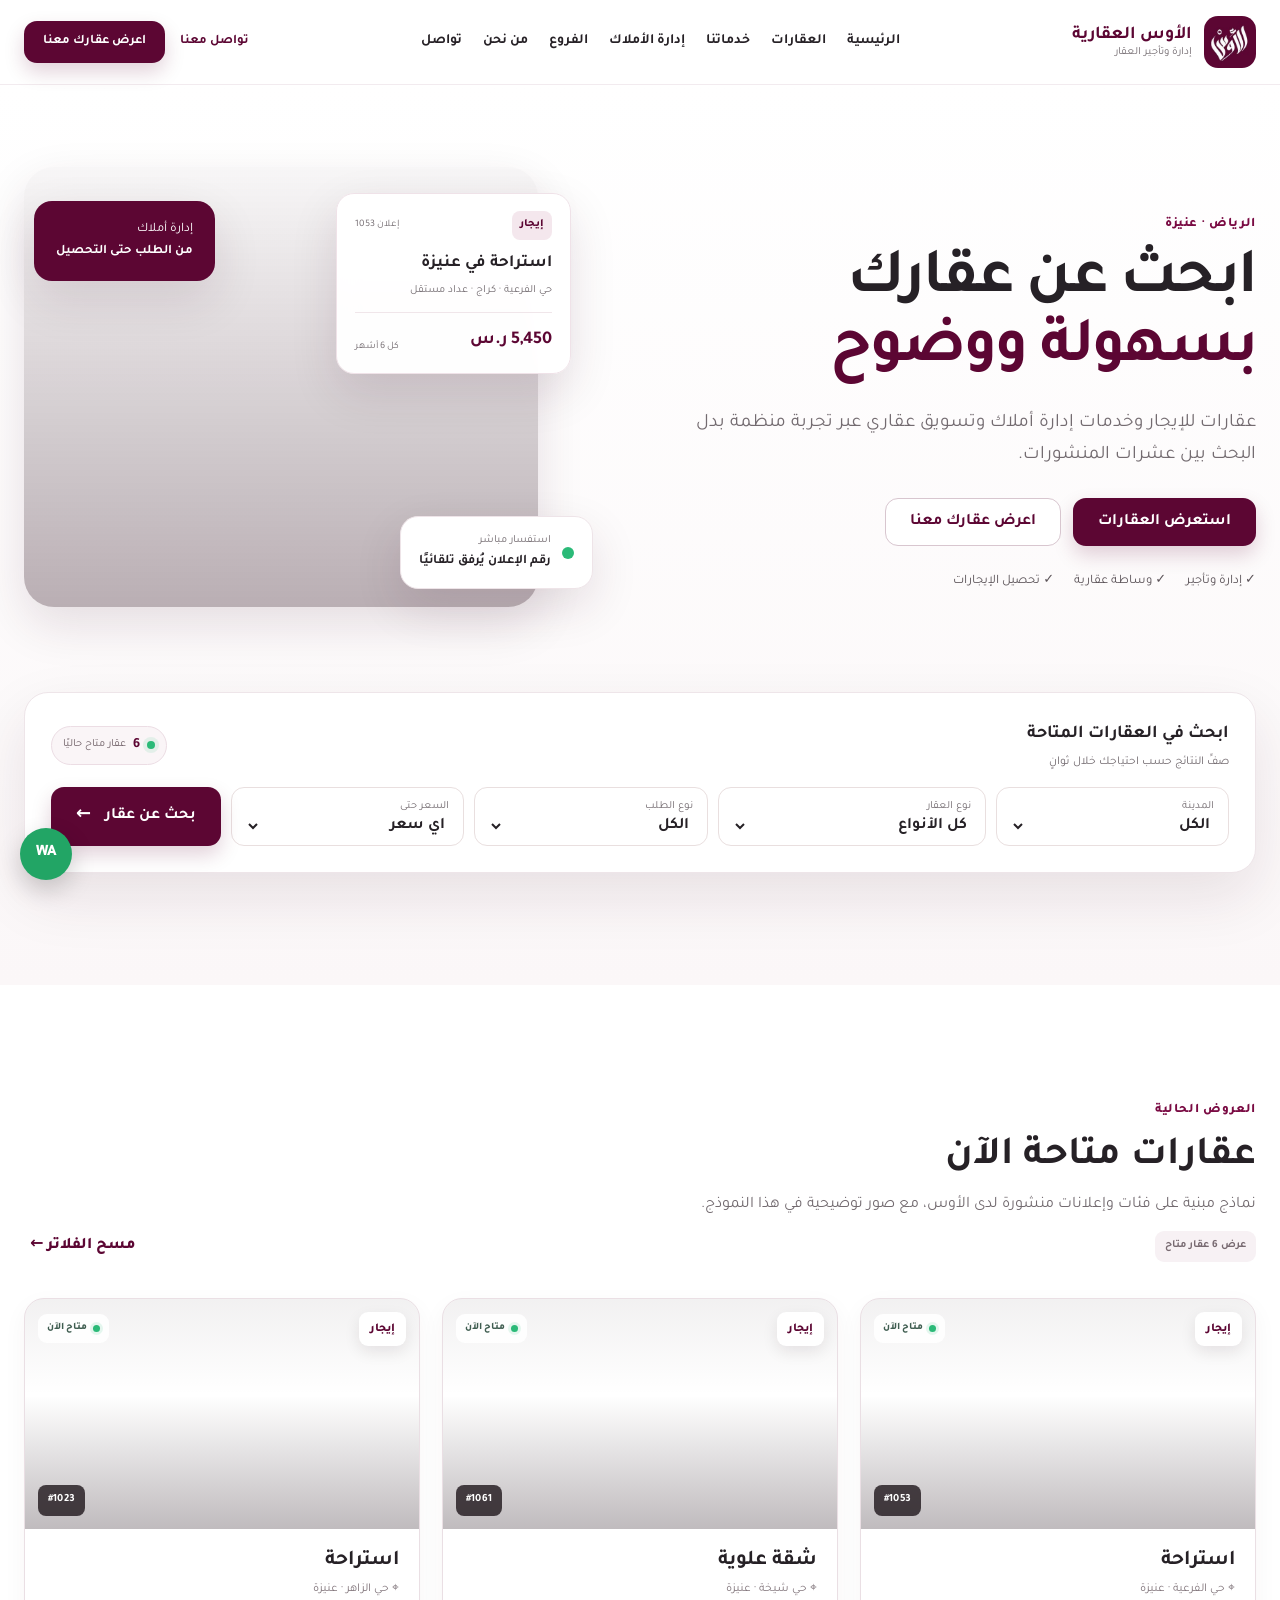
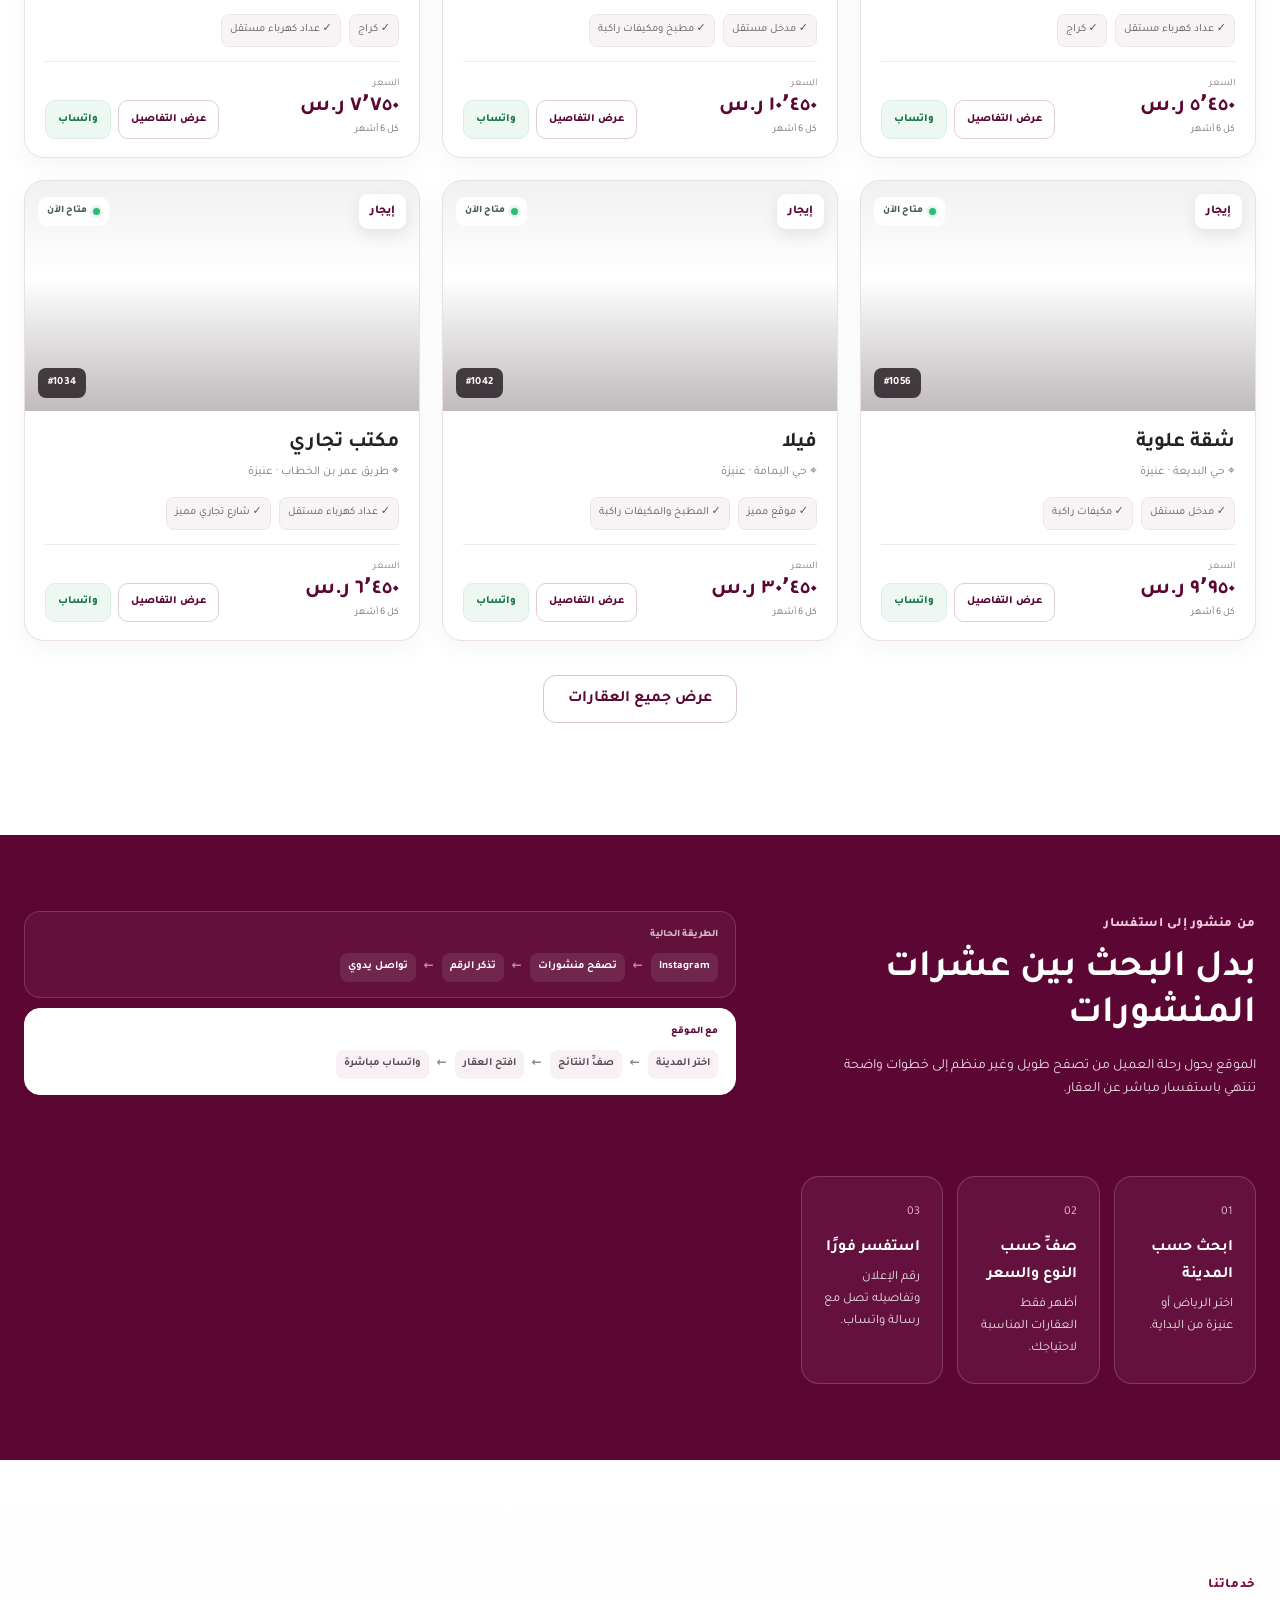
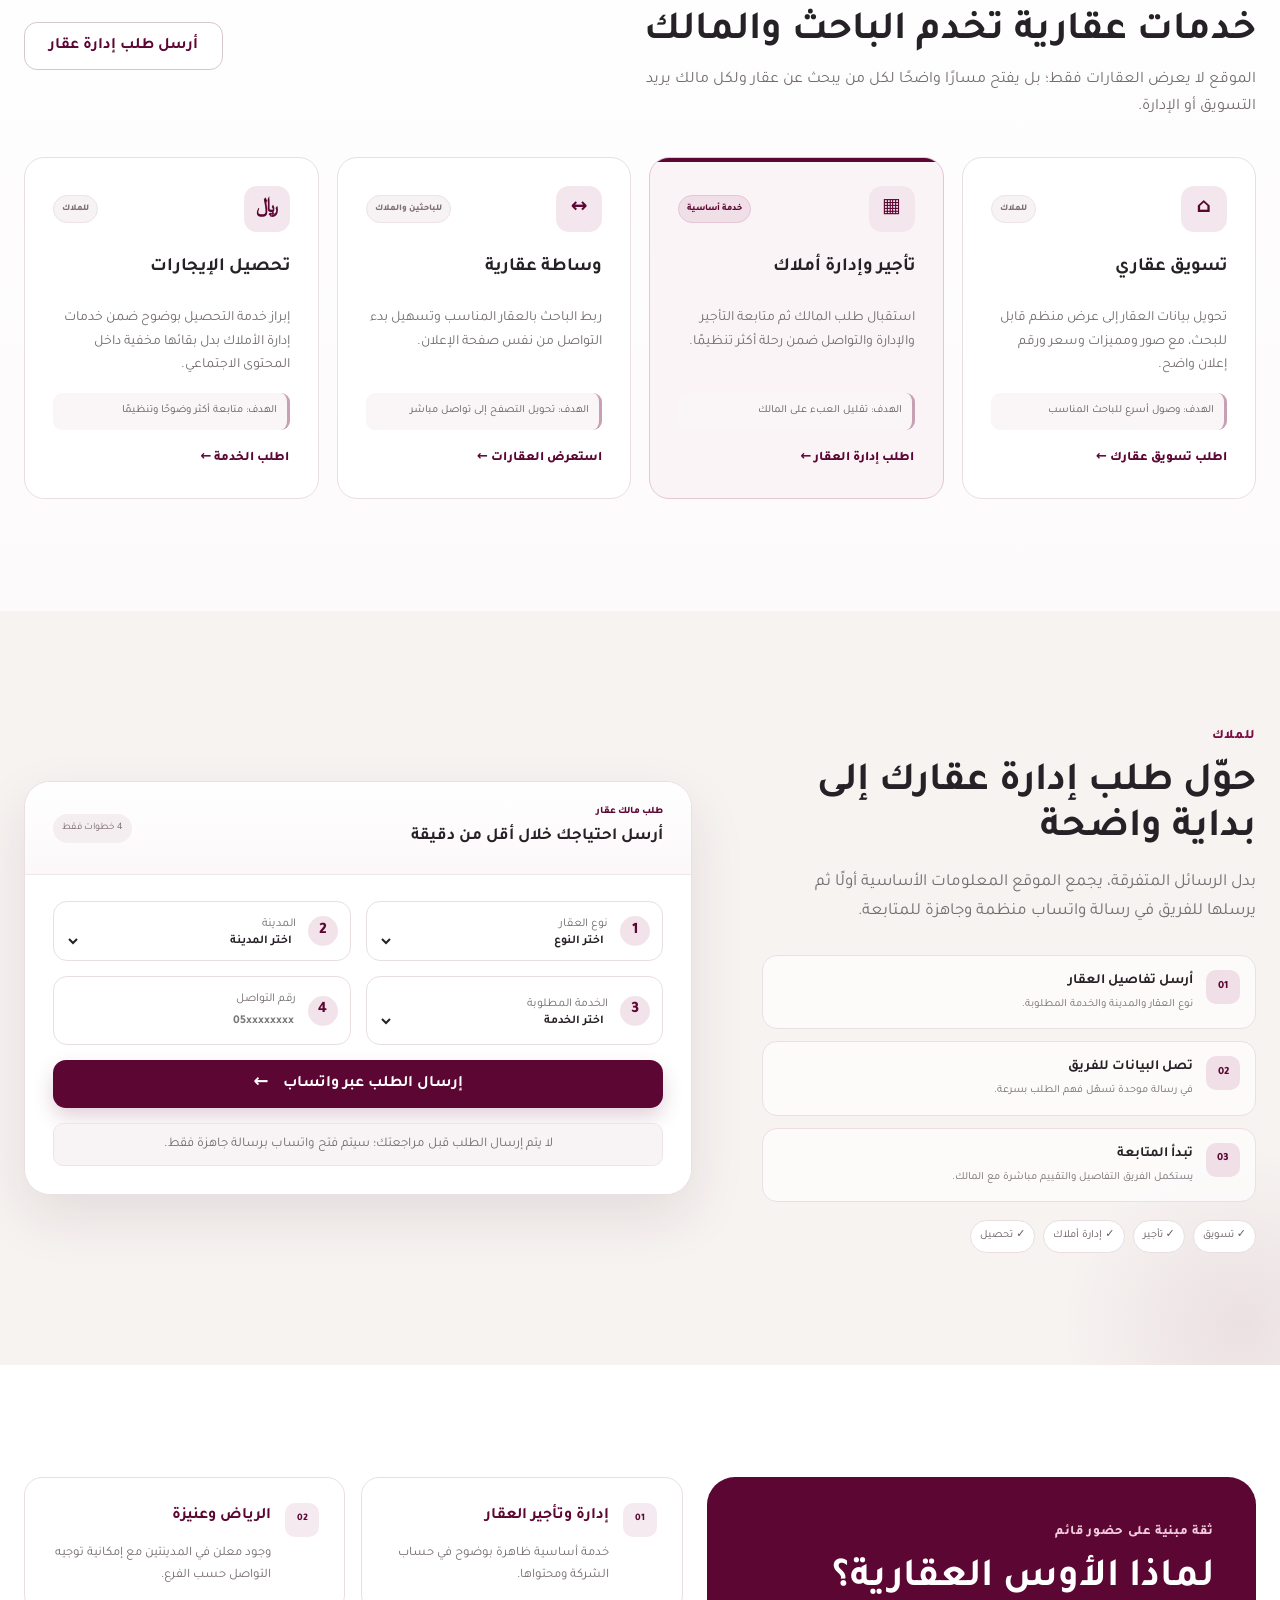
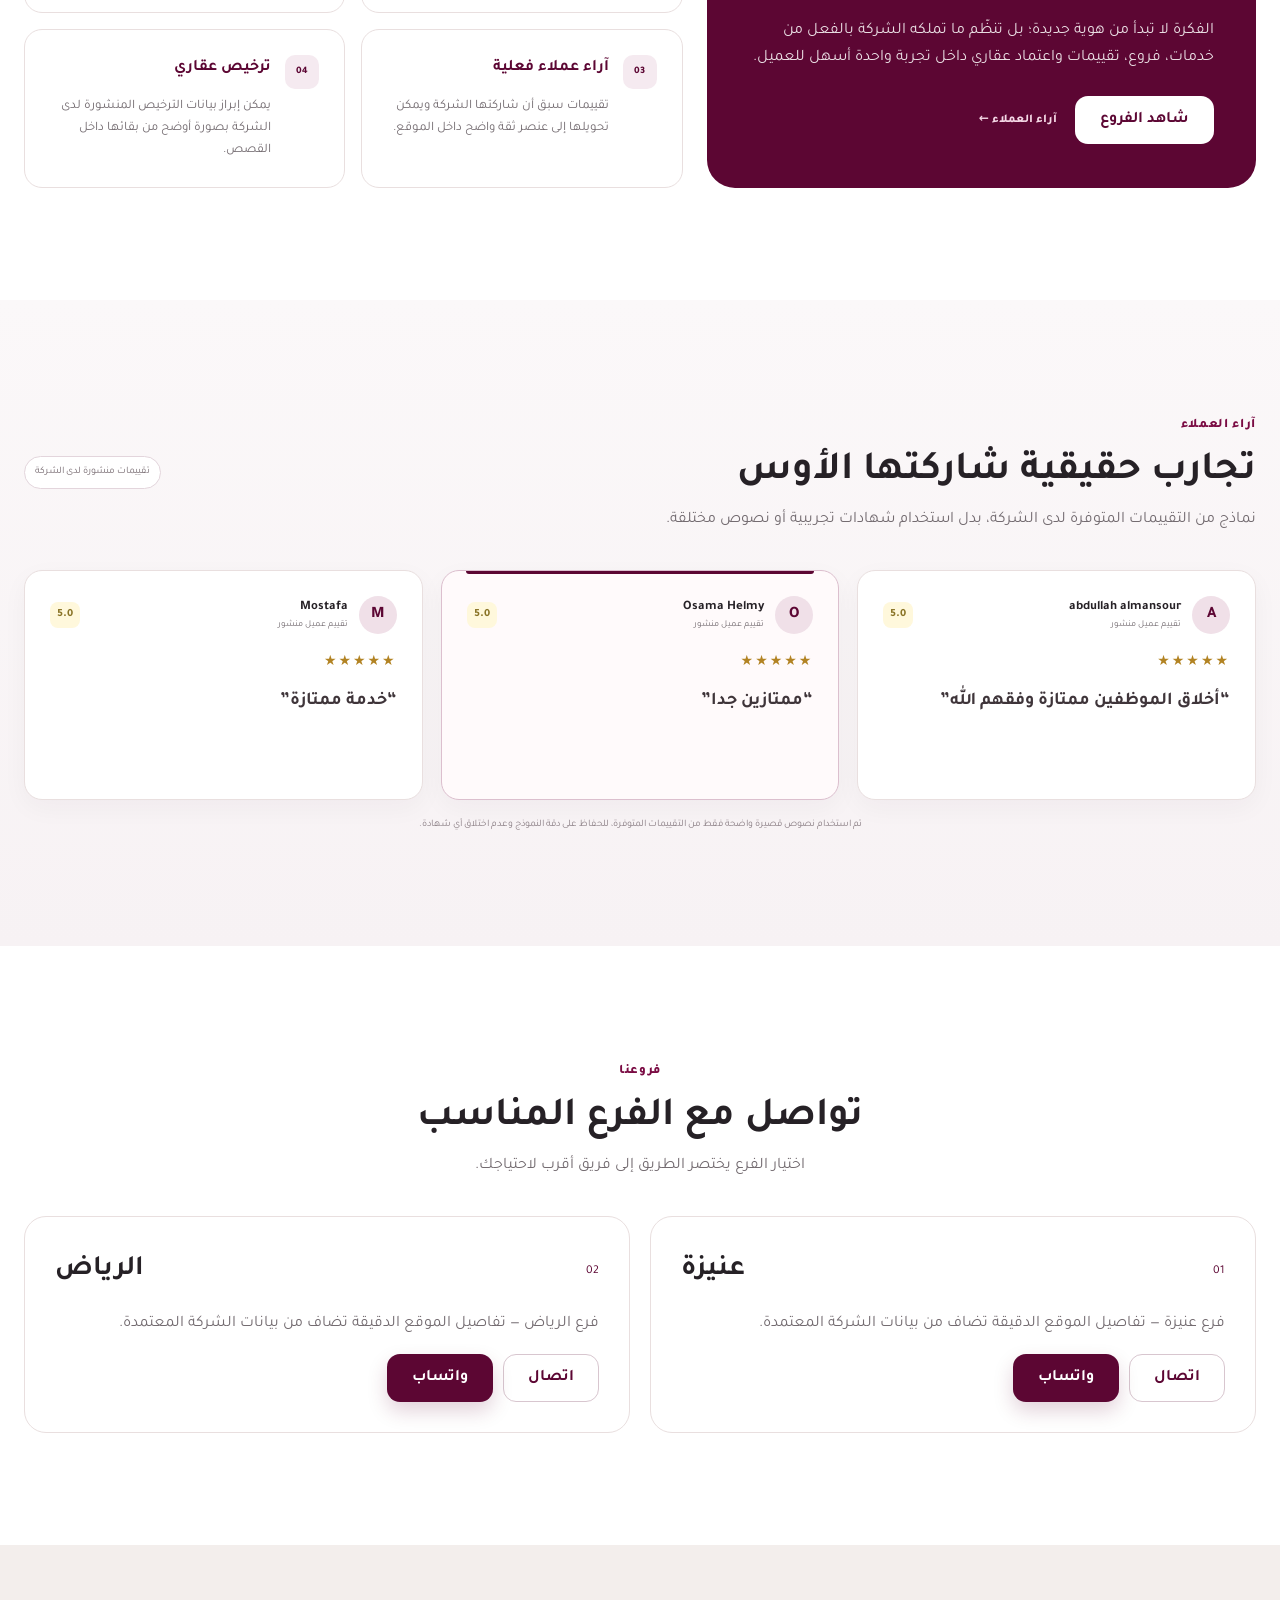
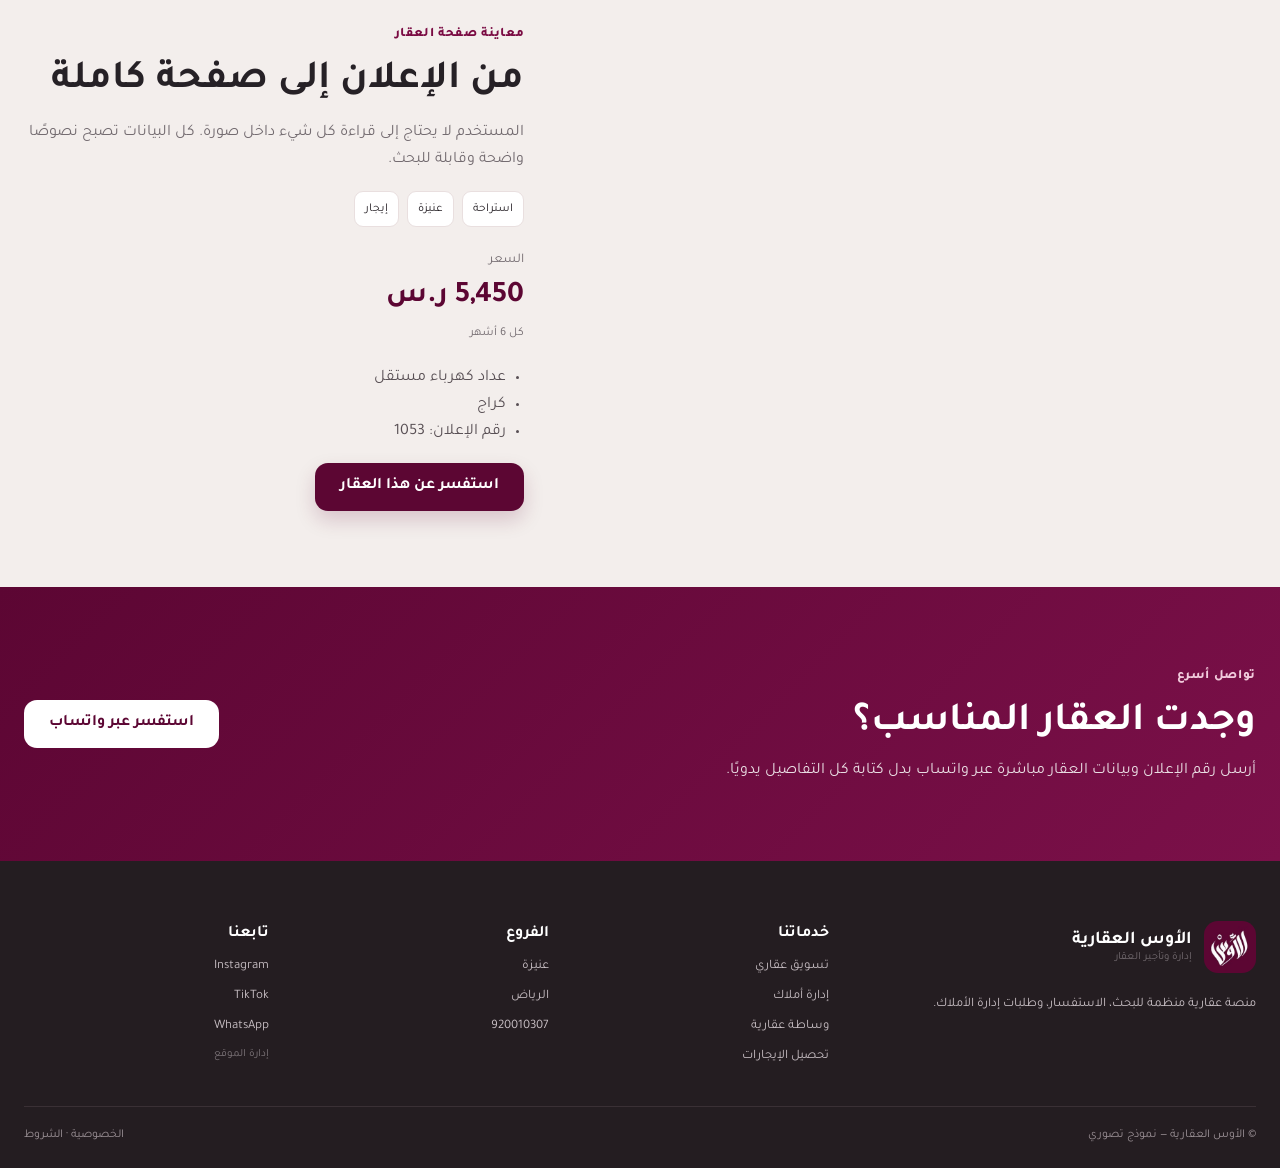
==== commit 47eebd6d: "Refine review wording and remove image-reference phrasing" ====
--- a/index.html
+++ b/index.html
@@ -9,7 +9,7 @@
   <link rel="preconnect" href="https://fonts.googleapis.com">
   <link rel="preconnect" href="https://fonts.gstatic.com" crossorigin>
   <link href="https://fonts.googleapis.com/css2?family=Tajawal:wght@400;500;600;700;800&display=swap" rel="stylesheet">
-  <link rel="stylesheet" href="styles.css?v=11" />
+  <link rel="stylesheet" href="styles.css?v=12" />
 </head>
 <body>
   <header class="site-header" id="top">
@@ -196,7 +196,7 @@
     <section class="section-pad reviews-section" id="customerReviews">
       <div class="container">
         <div class="section-head reviews-head">
-          <div><span class="eyebrow">آراء العملاء</span><h2>تجارب حقيقية شاركتها الأوس</h2><p>نماذج من التقييمات الظاهرة في صور آراء العملاء التي نشرتها الشركة، بدل استخدام شهادات تجريبية أو نصوص مختلقة.</p></div>
+          <div><span class="eyebrow">آراء العملاء</span><h2>تجارب حقيقية شاركتها الأوس</h2><p>نماذج من التقييمات المتوفرة لدى الشركة، بدل استخدام شهادات تجريبية أو نصوص مختلقة.</p></div>
           <span class="reviews-source">تقييمات منشورة لدى الشركة</span>
         </div>
         <div class="review-grid real-reviews">
@@ -216,7 +216,7 @@
             <blockquote>“خدمة ممتازة”</blockquote>
           </article>
         </div>
-        <div class="review-note">تم استخدام نصوص قصيرة واضحة فقط من التقييمات الظاهرة في الصور المرسلة، للحفاظ على دقة النموذج وعدم اختلاق أي شهادة.</div>
+        <div class="review-note">تم استخدام نصوص قصيرة واضحة فقط من التقييمات المتوفرة، للحفاظ على دقة النموذج وعدم اختلاق أي شهادة.</div>
       </div>
     </section>
 
--- a/styles.css
+++ b/styles.css
@@ -95,3 +95,28 @@
 .form-note{background:#f8f4f6;border:1px solid #eee3e8;border-radius:10px;padding:9px 12px}
 @media(max-width:1020px){.owner-grid{gap:32px}.owner-copy>p{max-width:none}}
 @media(max-width:680px){.owner-flow article{padding:12px}.owner-form-head{padding:18px 20px;align-items:flex-start}.owner-form-head strong{font-size:15px}.owner-form{padding:20px}.owner-form .btn{justify-content:space-between;padding-inline:18px}}
+
+/* Trust + real customer reviews */
+.trust-section{background:#fff}
+.trust-panel-actions{display:flex;align-items:center;gap:18px;flex-wrap:wrap}
+.trust-text-link{color:#f4d7e5;font-size:12px;font-weight:800}
+.trust-items article{display:flex;align-items:flex-start;gap:14px;transition:.2s;background:#fff}
+.trust-items article:hover{transform:translateY(-3px);box-shadow:0 14px 34px rgba(59,17,39,.07);border-color:#dfccd5}
+.trust-items article>span{flex:0 0 34px;height:34px;border-radius:10px;background:#f5eaf0;color:var(--burg);display:grid;place-items:center;font-size:10px;font-weight:800}
+.trust-items article>div{min-width:0}.trust-items article p{margin-bottom:0}
+.reviews-section{background:linear-gradient(180deg,#fbf8f9,#f7f2f4)}
+.reviews-head{align-items:center}
+.reviews-source{font-size:10px;color:#786c72;border:1px solid #e3d5dc;background:#fff;padding:7px 10px;border-radius:999px;white-space:nowrap}
+.real-reviews{align-items:stretch}
+.review-card{position:relative;display:flex;flex-direction:column;min-height:230px;padding:25px!important;box-shadow:0 8px 26px rgba(59,17,39,.04);transition:.2s}
+.review-card:hover{transform:translateY(-4px);box-shadow:0 16px 36px rgba(59,17,39,.09)}
+.featured-review{border-color:#dcbfce!important;background:#fffafb!important}
+.featured-review::before{content:"";position:absolute;top:0;right:24px;left:24px;height:3px;background:var(--burg);border-radius:0 0 4px 4px}
+.review-top{display:grid;grid-template-columns:auto 1fr auto;gap:11px;align-items:center}
+.review-avatar{width:38px;height:38px;border-radius:50%;display:grid;place-items:center;background:#f0e0e8;color:var(--burg);font-weight:800}
+.review-top>div:nth-child(2){display:grid;line-height:1.25}.review-top strong{font-size:13px}.review-top small{font-size:9px;color:var(--muted);margin-top:3px}
+.review-rating{font-size:11px;font-weight:800;color:#8a7427;background:#fff8dc;padding:4px 7px;border-radius:8px}
+.review-card .stars{margin:18px 0 10px;font-size:14px}
+.review-card blockquote{margin:0;font-size:18px;line-height:1.7;font-weight:700;color:#3f353a}
+.review-note{margin-top:17px;font-size:10px;color:#8b7f85;text-align:center}
+@media(max-width:680px){.reviews-head{display:block}.reviews-source{display:inline-flex;margin-top:12px}.review-card{min-height:0}.review-card blockquote{font-size:17px}}
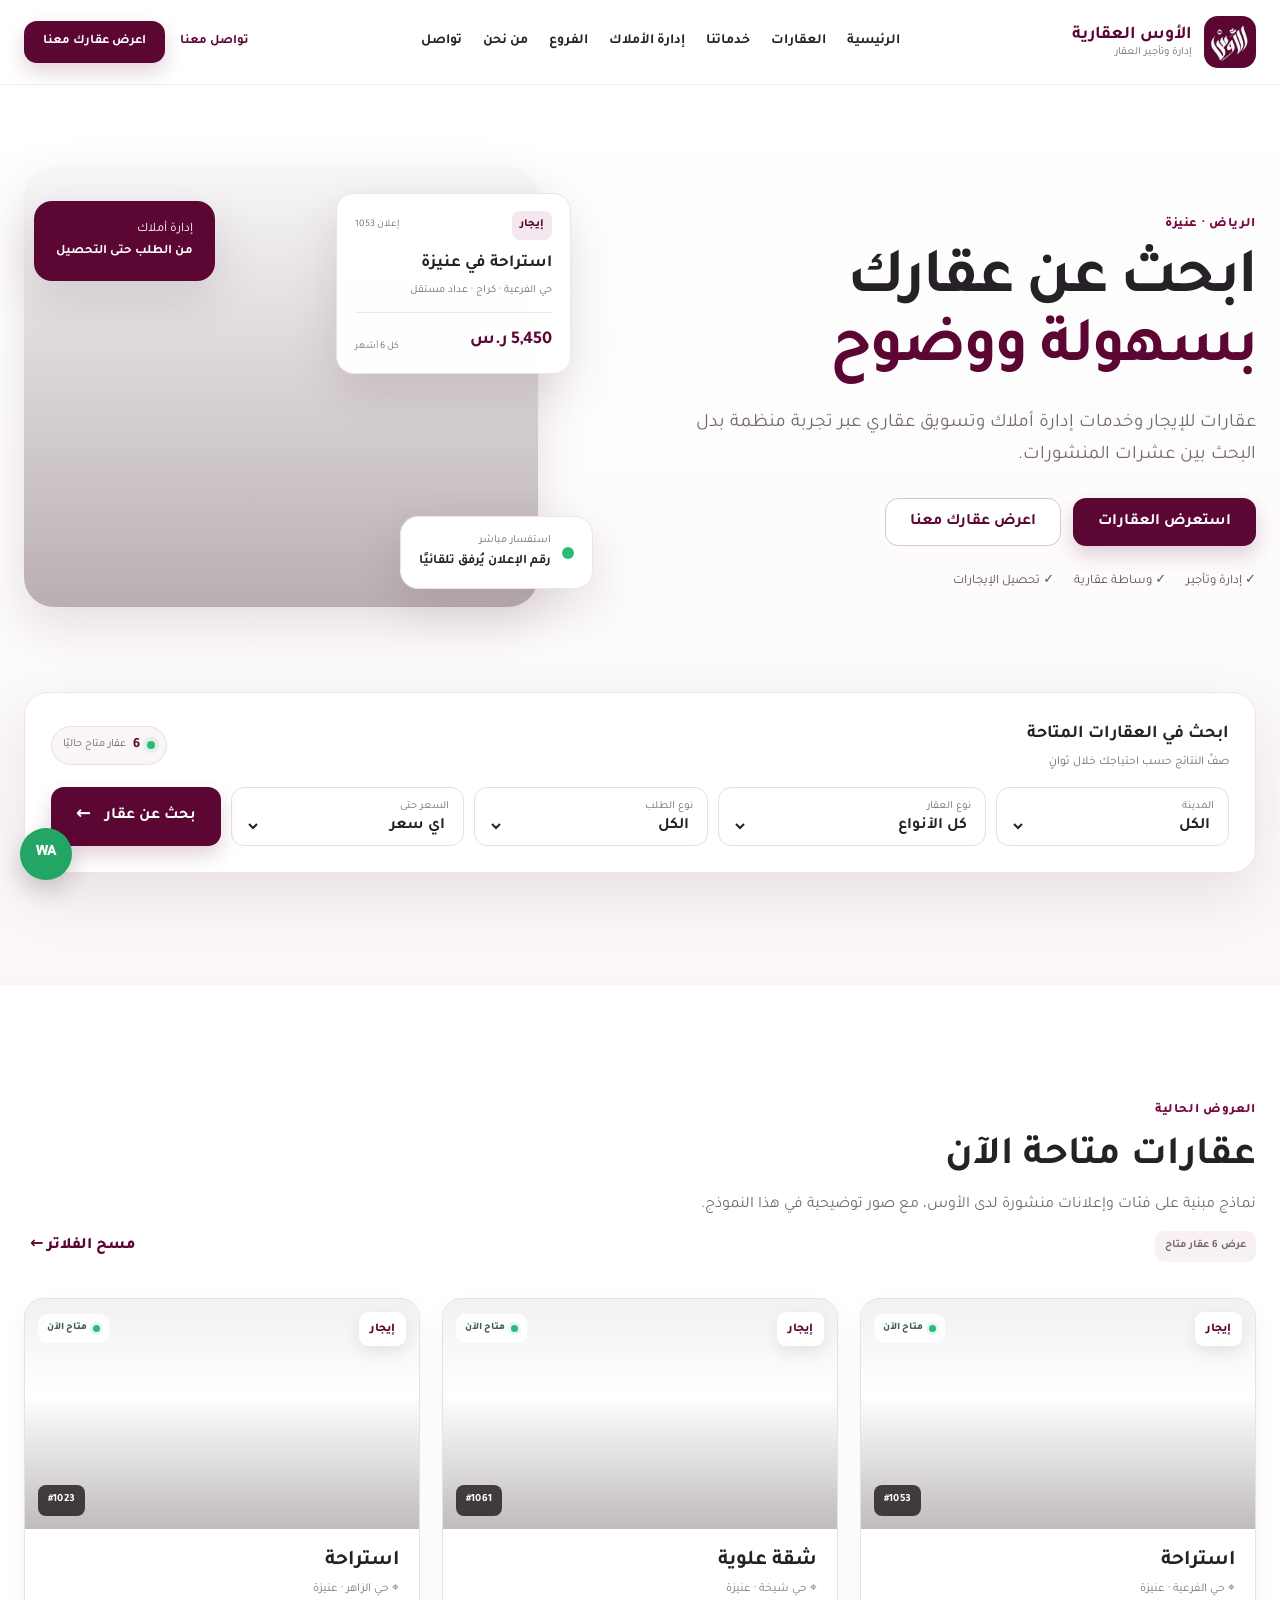
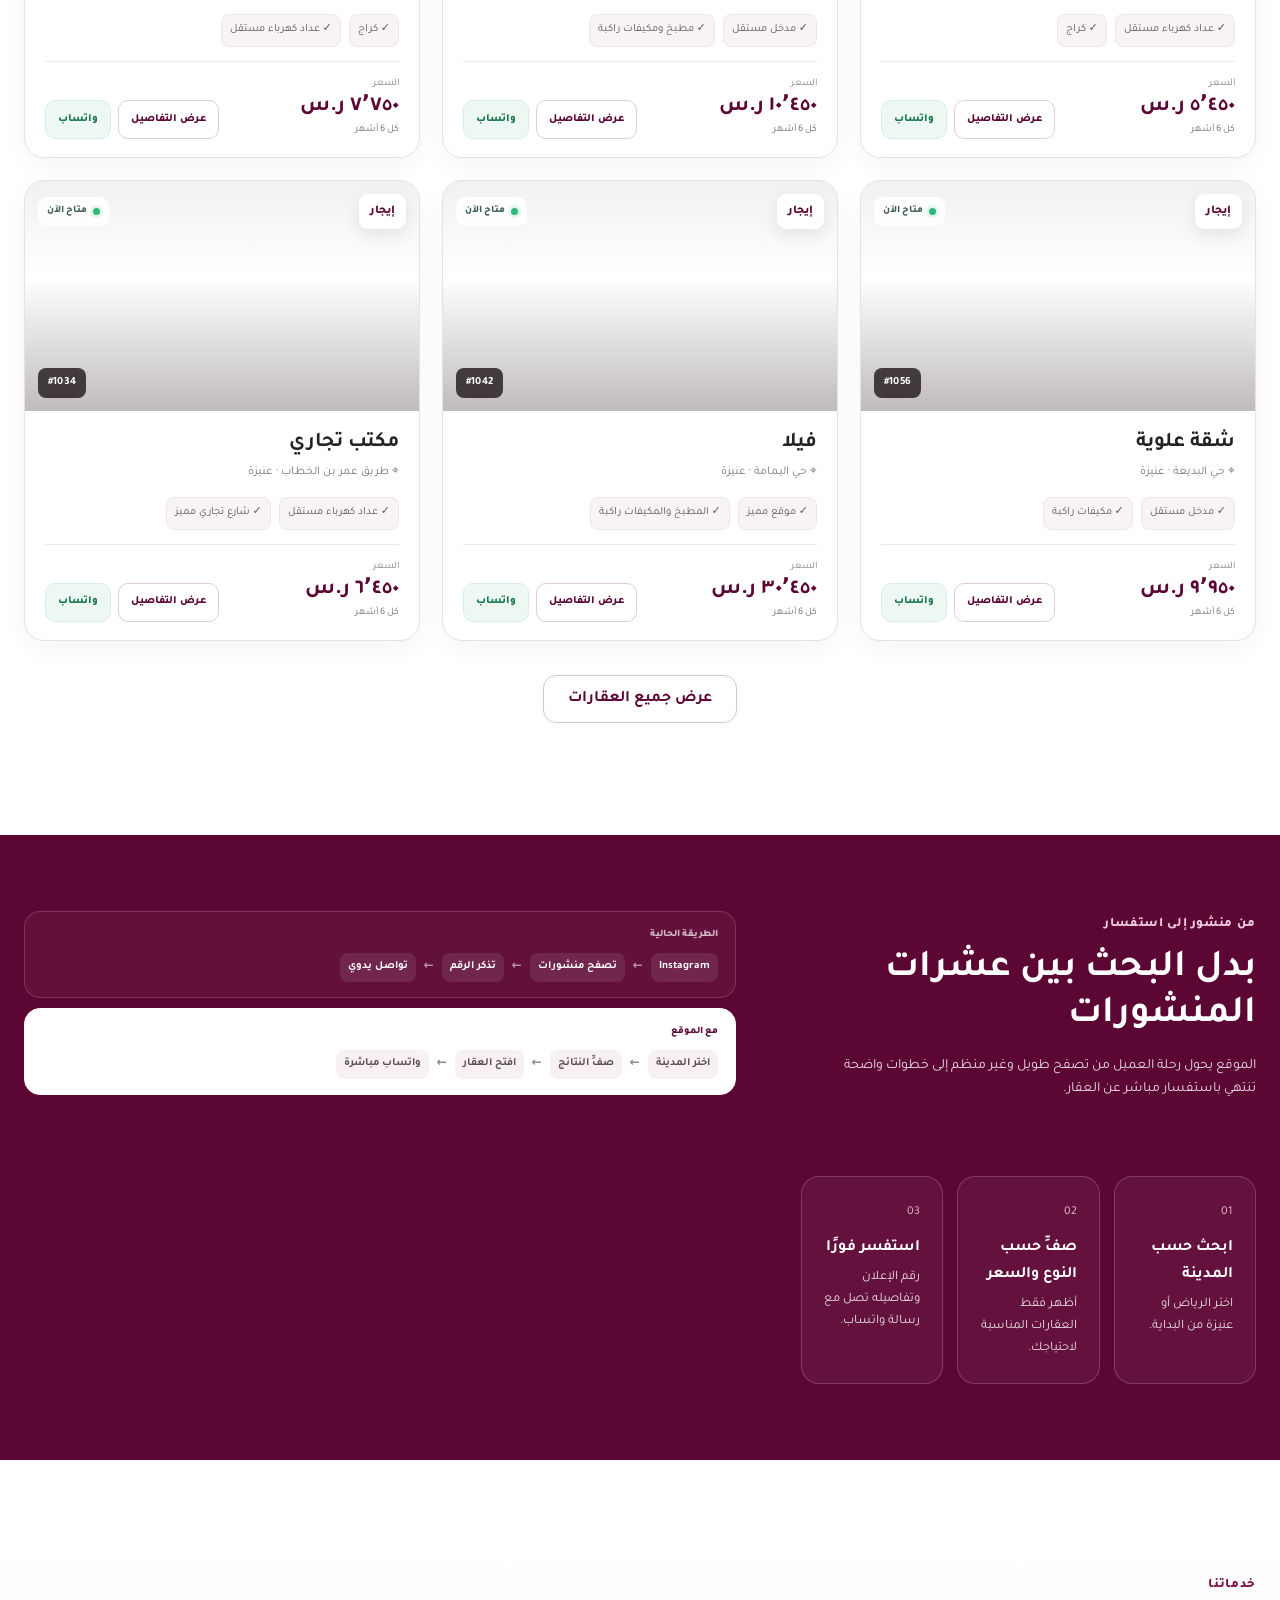
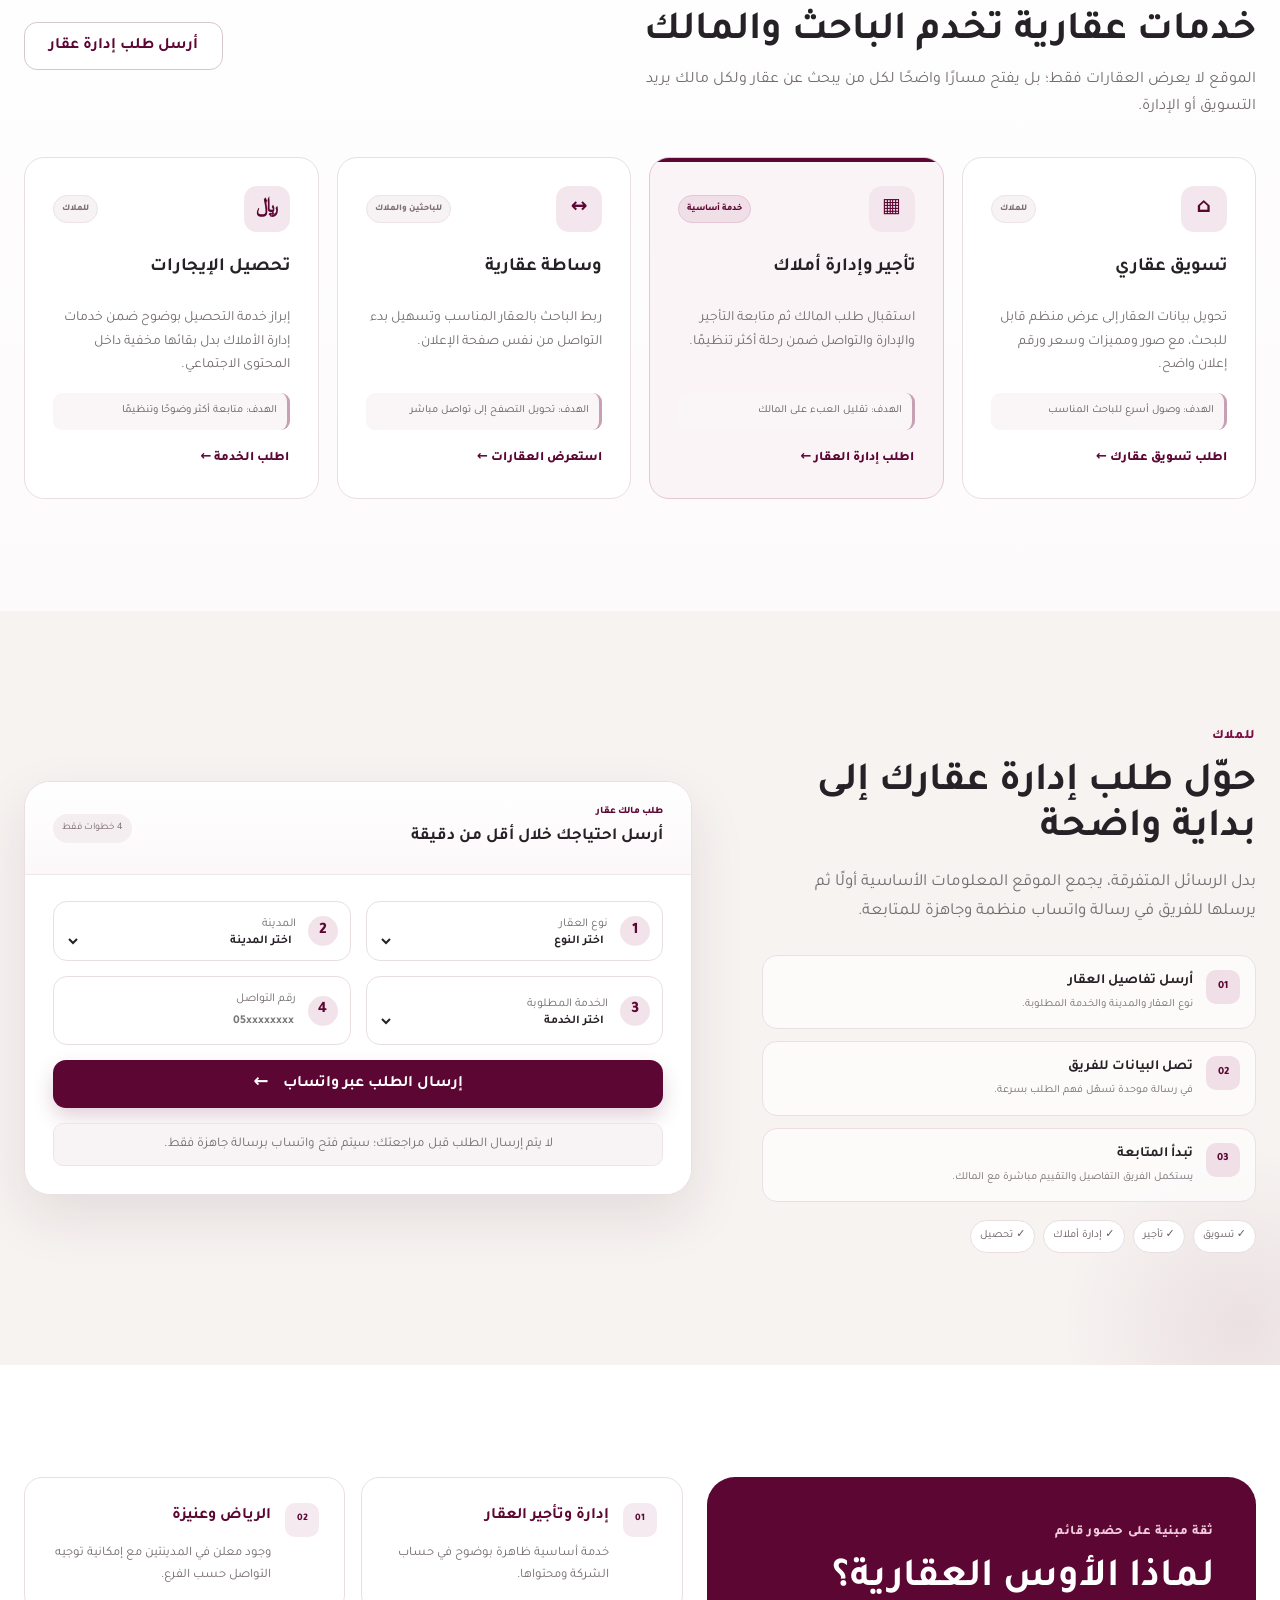
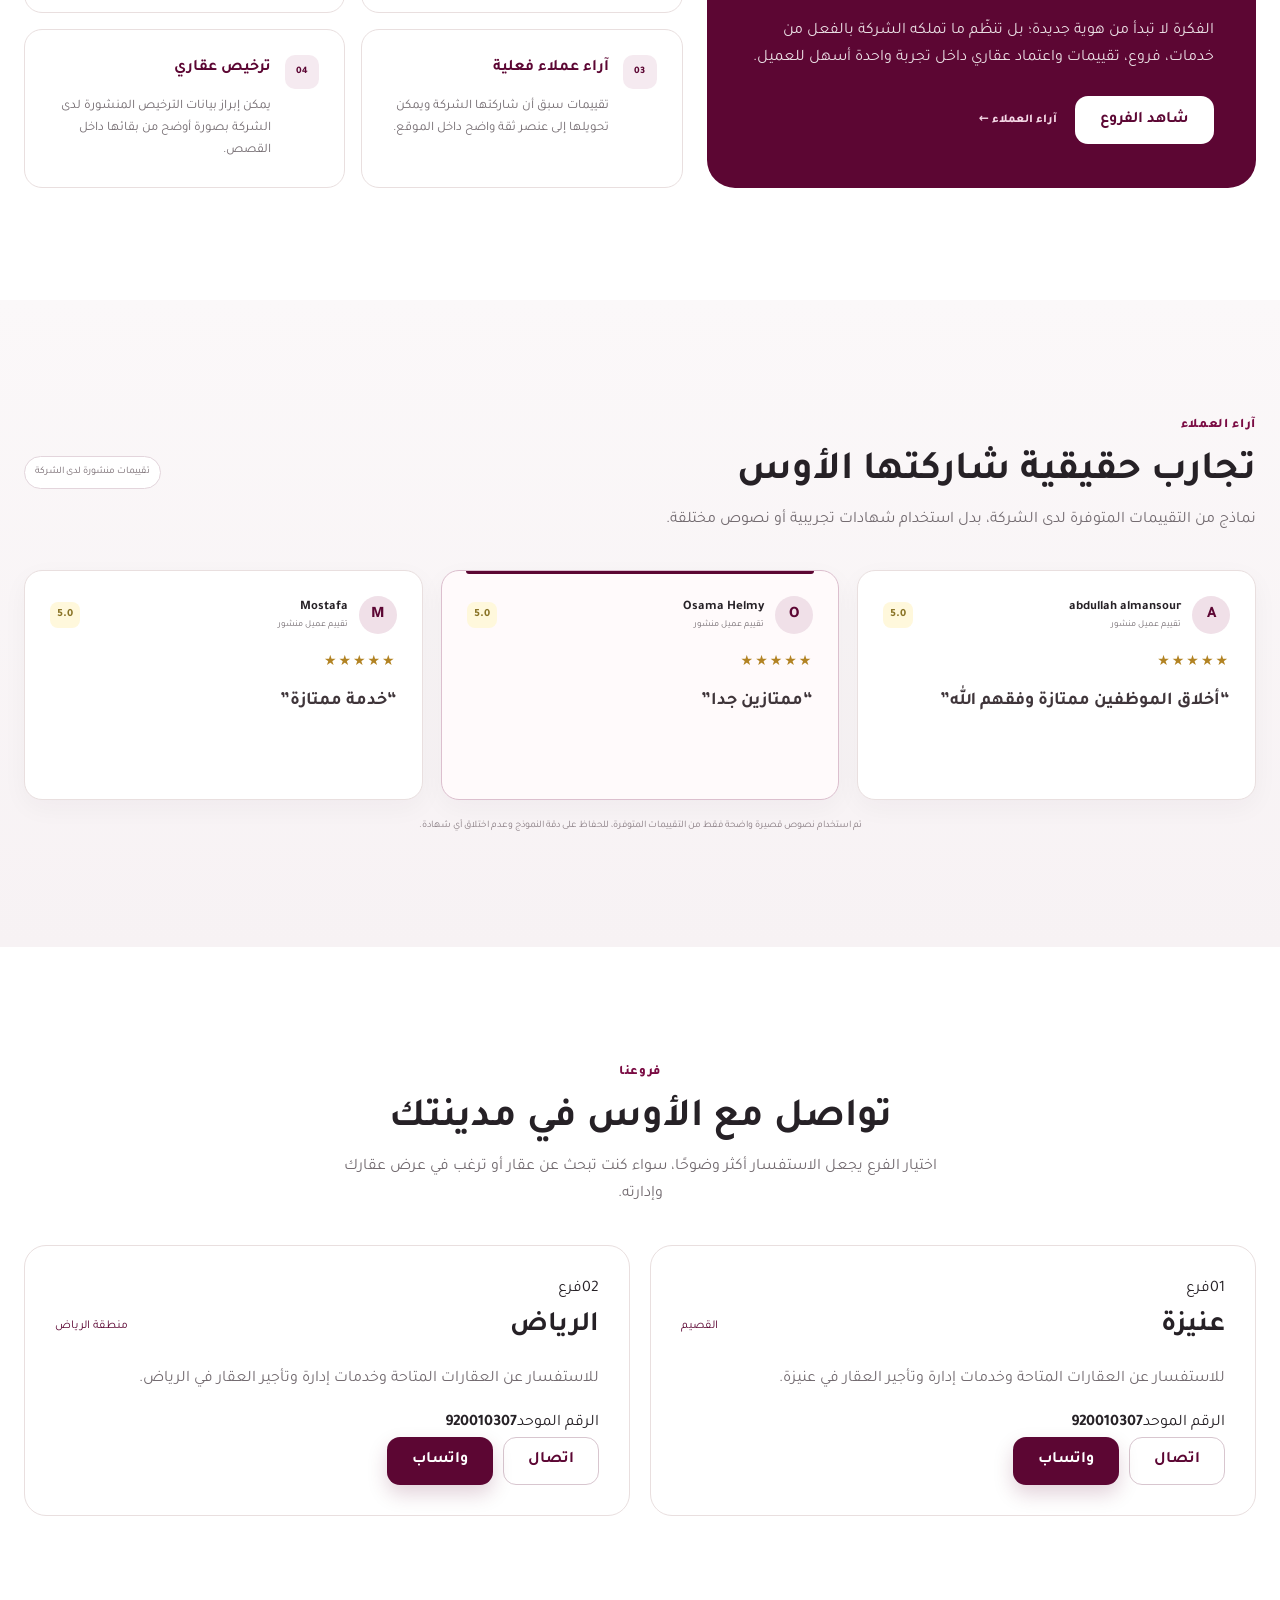
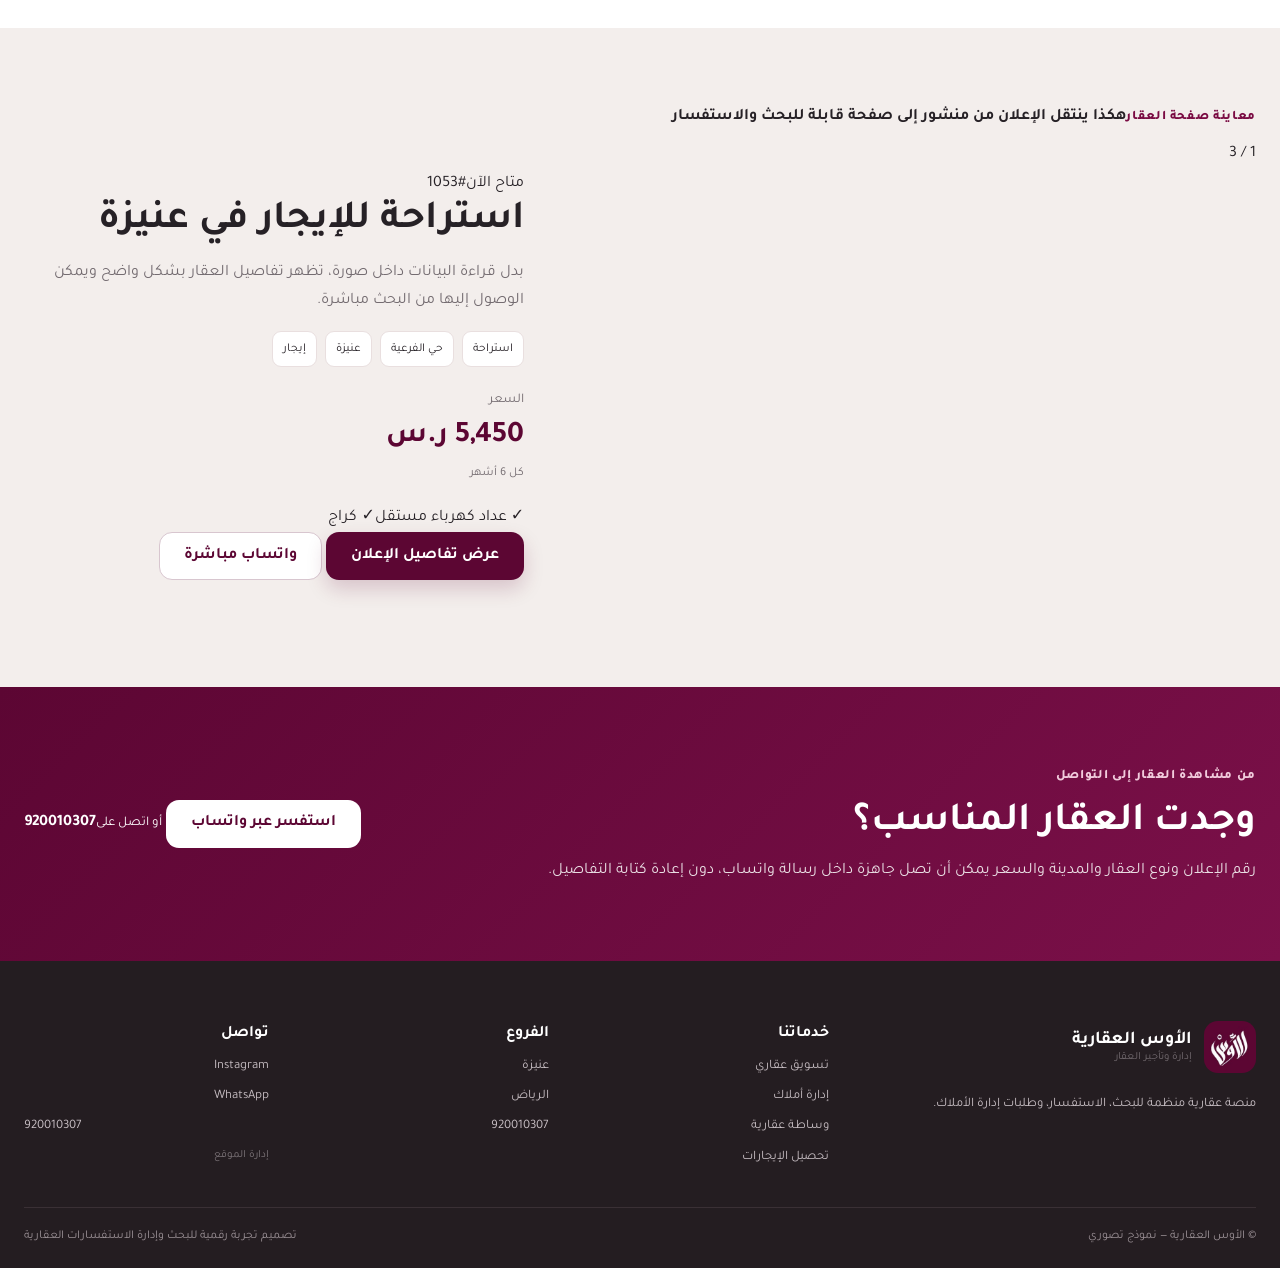
==== commit a5e93936: "Polish branches property preview CTA and footer" ====
--- a/index.html
+++ b/index.html
@@ -9,7 +9,7 @@
   <link rel="preconnect" href="https://fonts.googleapis.com">
   <link rel="preconnect" href="https://fonts.gstatic.com" crossorigin>
   <link href="https://fonts.googleapis.com/css2?family=Tajawal:wght@400;500;600;700;800&display=swap" rel="stylesheet">
-  <link rel="stylesheet" href="styles.css?v=12" />
+  <link rel="stylesheet" href="styles.css?v=13" />
 </head>
 <body>
   <header class="site-header" id="top">
@@ -222,23 +222,60 @@
 
     <section class="section-pad branches-section" id="branches">
       <div class="container">
-        <div class="section-head centered"><div><span class="eyebrow">فروعنا</span><h2>تواصل مع الفرع المناسب</h2><p>اختيار الفرع يختصر الطريق إلى فريق أقرب لاحتياجك.</p></div></div>
+        <div class="section-head centered">
+          <div><span class="eyebrow">فروعنا</span><h2>تواصل مع الأوس في مدينتك</h2><p>اختيار الفرع يجعل الاستفسار أكثر وضوحًا، سواء كنت تبحث عن عقار أو ترغب في عرض عقارك وإدارته.</p></div>
+        </div>
         <div class="branch-grid">
-          <article><div class="branch-city"><span>01</span><h3>عنيزة</h3></div><p>فرع عنيزة — تفاصيل الموقع الدقيقة تضاف من بيانات الشركة المعتمدة.</p><div><a class="btn btn-outline" href="tel:920010307">اتصال</a><a class="btn btn-primary" href="https://wa.me/966920010307" target="_blank" rel="noreferrer">واتساب</a></div></article>
-          <article><div class="branch-city"><span>02</span><h3>الرياض</h3></div><p>فرع الرياض — تفاصيل الموقع الدقيقة تضاف من بيانات الشركة المعتمدة.</p><div><a class="btn btn-outline" href="tel:920010307">اتصال</a><a class="btn btn-primary" href="https://wa.me/966920010307" target="_blank" rel="noreferrer">واتساب</a></div></article>
+          <article class="branch-card">
+            <div class="branch-card-top"><span class="branch-index">01</span><span class="branch-tag">فرع</span></div>
+            <div class="branch-city"><h3>عنيزة</h3><span>القصيم</span></div>
+            <p>للاستفسار عن العقارات المتاحة وخدمات إدارة وتأجير العقار في عنيزة.</p>
+            <div class="branch-contact"><span>الرقم الموحد</span><strong dir="ltr">920010307</strong></div>
+            <div class="branch-actions"><a class="btn btn-outline" href="tel:920010307">اتصال</a><a class="btn btn-primary" href="https://wa.me/966920010307?text=%D9%85%D8%B1%D8%AD%D8%A8%D9%8B%D8%A7%D8%8C%20%D8%A3%D8%B1%D8%BA%D8%A8%20%D9%81%D9%8A%20%D8%A7%D9%84%D8%AA%D9%88%D8%A7%D8%B5%D9%84%20%D9%85%D8%B9%20%D9%81%D8%B1%D8%B9%20%D8%B9%D9%86%D9%8A%D8%B2%D8%A9%20%D9%84%D8%AF%D9%89%20%D8%A7%D9%84%D8%A3%D9%88%D8%B3%20%D8%A7%D9%84%D8%B9%D9%82%D8%A7%D8%B1%D9%8A%D8%A9." target="_blank" rel="noreferrer">واتساب</a></div>
+          </article>
+          <article class="branch-card">
+            <div class="branch-card-top"><span class="branch-index">02</span><span class="branch-tag">فرع</span></div>
+            <div class="branch-city"><h3>الرياض</h3><span>منطقة الرياض</span></div>
+            <p>للاستفسار عن العقارات المتاحة وخدمات إدارة وتأجير العقار في الرياض.</p>
+            <div class="branch-contact"><span>الرقم الموحد</span><strong dir="ltr">920010307</strong></div>
+            <div class="branch-actions"><a class="btn btn-outline" href="tel:920010307">اتصال</a><a class="btn btn-primary" href="https://wa.me/966920010307?text=%D9%85%D8%B1%D8%AD%D8%A8%D9%8B%D8%A7%D8%8C%20%D8%A3%D8%B1%D8%BA%D8%A8%20%D9%81%D9%8A%20%D8%A7%D9%84%D8%AA%D9%88%D8%A7%D8%B5%D9%84%20%D9%85%D8%B9%20%D9%81%D8%B1%D8%B9%20%D8%A7%D9%84%D8%B1%D9%8A%D8%A7%D8%B6%20%D9%84%D8%AF%D9%89%20%D8%A7%D9%84%D8%A3%D9%88%D8%B3%20%D8%A7%D9%84%D8%B9%D9%82%D8%A7%D8%B1%D9%8A%D8%A9." target="_blank" rel="noreferrer">واتساب</a></div>
+          </article>
         </div>
       </div>
     </section>
 
     <section class="detail-preview section-pad-sm">
-      <div class="container preview-grid">
-        <div class="preview-gallery"><div class="big"></div><div class="mini m1"></div><div class="mini m2"></div></div>
-        <div class="preview-info"><span class="eyebrow">معاينة صفحة العقار</span><h2>من الإعلان إلى صفحة كاملة</h2><p>المستخدم لا يحتاج إلى قراءة كل شيء داخل صورة. كل البيانات تصبح نصوصًا واضحة وقابلة للبحث.</p><div class="preview-meta"><span>استراحة</span><span>عنيزة</span><span>إيجار</span></div><div class="price-line"><small>السعر</small><strong>5,450 ر.س</strong><span>كل 6 أشهر</span></div><ul><li>عداد كهرباء مستقل</li><li>كراج</li><li>رقم الإعلان: 1053</li></ul><button class="btn btn-primary" data-open="1053">استفسر عن هذا العقار</button></div>
+      <div class="container">
+        <div class="detail-kicker"><span class="eyebrow">معاينة صفحة العقار</span><strong>هكذا ينتقل الإعلان من منشور إلى صفحة قابلة للبحث والاستفسار</strong></div>
+        <div class="preview-grid">
+          <div class="preview-gallery">
+            <div class="big"><span class="gallery-count">1 / 3</span></div>
+            <div class="mini m1"></div><div class="mini m2"></div>
+          </div>
+          <div class="preview-info">
+            <div class="preview-topline"><span class="available-pill"><i></i>متاح الآن</span><span class="listing-ref">#1053</span></div>
+            <h2>استراحة للإيجار في عنيزة</h2>
+            <p>بدل قراءة البيانات داخل صورة، تظهر تفاصيل العقار بشكل واضح ويمكن الوصول إليها من البحث مباشرة.</p>
+            <div class="preview-meta"><span>استراحة</span><span>حي الفرعية</span><span>عنيزة</span><span>إيجار</span></div>
+            <div class="price-line"><small>السعر</small><strong>5,450 ر.س</strong><span>كل 6 أشهر</span></div>
+            <div class="preview-features"><span>✓ عداد كهرباء مستقل</span><span>✓ كراج</span></div>
+            <div class="preview-actions">
+              <button class="btn btn-primary" data-open="1053">عرض تفاصيل الإعلان</button>
+              <a class="btn btn-outline" href="https://wa.me/966920010307?text=%D9%85%D8%B1%D8%AD%D8%A8%D9%8B%D8%A7%D8%8C%20%D8%A3%D8%B1%D8%BA%D8%A8%20%D9%81%D9%8A%20%D8%A7%D9%84%D8%A7%D8%B3%D8%AA%D9%81%D8%B3%D8%A7%D8%B1%20%D8%B9%D9%86%20%D8%A7%D9%84%D8%A5%D8%B9%D9%84%D8%A7%D9%86%20%D8%B1%D9%82%D9%85%201053%20%E2%80%94%20%D8%A7%D8%B3%D8%AA%D8%B1%D8%A7%D8%AD%D8%A9%20%D9%81%D9%8A%20%D8%B9%D9%86%D9%8A%D8%B2%D8%A9%20%E2%80%94%20%D8%A7%D9%84%D8%B3%D8%B9%D8%B1%205%2C450%20%D8%B1.%D8%B3." target="_blank" rel="noreferrer">واتساب مباشرة</a>
+            </div>
+          </div>
+        </div>
       </div>
     </section>
 
     <section class="whatsapp-cta section-pad-sm" id="contact">
-      <div class="container cta-inner"><div><span class="eyebrow light">تواصل أسرع</span><h2>وجدت العقار المناسب؟</h2><p>أرسل رقم الإعلان وبيانات العقار مباشرة عبر واتساب بدل كتابة كل التفاصيل يدويًا.</p></div><a class="btn btn-light" href="https://wa.me/966920010307?text=%D9%85%D8%B1%D8%AD%D8%A8%D9%8B%D8%A7%D8%8C%20%D8%A3%D8%B1%D8%BA%D8%A8%20%D9%81%D9%8A%20%D8%A7%D9%84%D8%A7%D8%B3%D8%AA%D9%81%D8%B3%D8%A7%D8%B1%20%D8%B9%D9%86%20%D8%B9%D9%82%D8%A7%D8%B1" target="_blank" rel="noreferrer">استفسر عبر واتساب</a></div>
+      <div class="container cta-inner">
+        <div><span class="eyebrow light">من مشاهدة العقار إلى التواصل</span><h2>وجدت العقار المناسب؟</h2><p>رقم الإعلان ونوع العقار والمدينة والسعر يمكن أن تصل جاهزة داخل رسالة واتساب، دون إعادة كتابة التفاصيل.</p></div>
+        <div class="cta-actions">
+          <a class="btn btn-light" href="https://wa.me/966920010307?text=%D9%85%D8%B1%D8%AD%D8%A8%D9%8B%D8%A7%D8%8C%20%D8%A3%D8%B1%D8%BA%D8%A8%20%D9%81%D9%8A%20%D8%A7%D9%84%D8%A7%D8%B3%D8%AA%D9%81%D8%B3%D8%A7%D8%B1%20%D8%B9%D9%86%20%D8%A3%D8%AD%D8%AF%20%D8%A7%D9%84%D8%B9%D9%82%D8%A7%D8%B1%D8%A7%D8%AA%20%D9%84%D8%AF%D9%89%20%D8%A7%D9%84%D8%A3%D9%88%D8%B3%20%D8%A7%D9%84%D8%B9%D9%82%D8%A7%D8%B1%D9%8A%D8%A9." target="_blank" rel="noreferrer">استفسر عبر واتساب</a>
+          <a class="cta-phone" href="tel:920010307"><small>أو اتصل على</small><strong dir="ltr">920010307</strong></a>
+        </div>
+      </div>
     </section>
   </main>
 
@@ -247,9 +284,9 @@
       <div><a class="brand footer-brand" href="#top"><img src="assets/logo.jpg" alt=""><span class="brand-copy"><strong>الأوس العقارية</strong><small>إدارة وتأجير العقار</small></span></a><p>منصة عقارية منظمة للبحث، الاستفسار، وطلبات إدارة الأملاك.</p></div>
       <div><strong>خدماتنا</strong><a href="#services">تسويق عقاري</a><a href="#services">إدارة أملاك</a><a href="#services">وساطة عقارية</a><a href="#services">تحصيل الإيجارات</a></div>
       <div><strong>الفروع</strong><a href="#branches">عنيزة</a><a href="#branches">الرياض</a><a href="tel:920010307">920010307</a></div>
-      <div><strong>تابعنا</strong><a href="https://instagram.com/alawss.6006" target="_blank" rel="noreferrer">Instagram</a><a href="#">TikTok</a><a href="https://wa.me/966920010307" target="_blank" rel="noreferrer">WhatsApp</a><a href="admin.html" class="admin-link">إدارة الموقع</a></div>
+      <div><strong>تواصل</strong><a href="https://instagram.com/alawss.6006" target="_blank" rel="noreferrer">Instagram</a><a href="https://wa.me/966920010307" target="_blank" rel="noreferrer">WhatsApp</a><a href="tel:920010307" dir="ltr">920010307</a><a href="admin.html" class="admin-link">إدارة الموقع</a></div>
     </div>
-    <div class="container footer-bottom"><span>© الأوس العقارية — نموذج تصوري</span><span><a href="#">الخصوصية</a> · <a href="#">الشروط</a></span></div>
+    <div class="container footer-bottom"><span>© الأوس العقارية — نموذج تصوري</span><span>تصميم تجربة رقمية للبحث وإدارة الاستفسارات العقارية</span></div>
   </footer>
 
   <a class="floating-wa" href="https://wa.me/966920010307" target="_blank" rel="noreferrer" aria-label="واتساب">WA</a>
--- a/styles.css
+++ b/styles.css
@@ -120,3 +120,5 @@
 .review-card blockquote{margin:0;font-size:18px;line-height:1.7;font-weight:700;color:#3f353a}
 .review-note{margin-top:17px;font-size:10px;color:#8b7f85;text-align:center}
 @media(max-width:680px){.reviews-head{display:block}.reviews-source{display:inline-flex;margin-top:12px}.review-card{min-height:0}.review-card blockquote{font-size:17px}}
+
+.review-note{max-width:760px;margin-inline:auto;margin-top:18px;line-height:1.7;color:#8a7e84}.reviews-section .section-head p{max-width:700px}
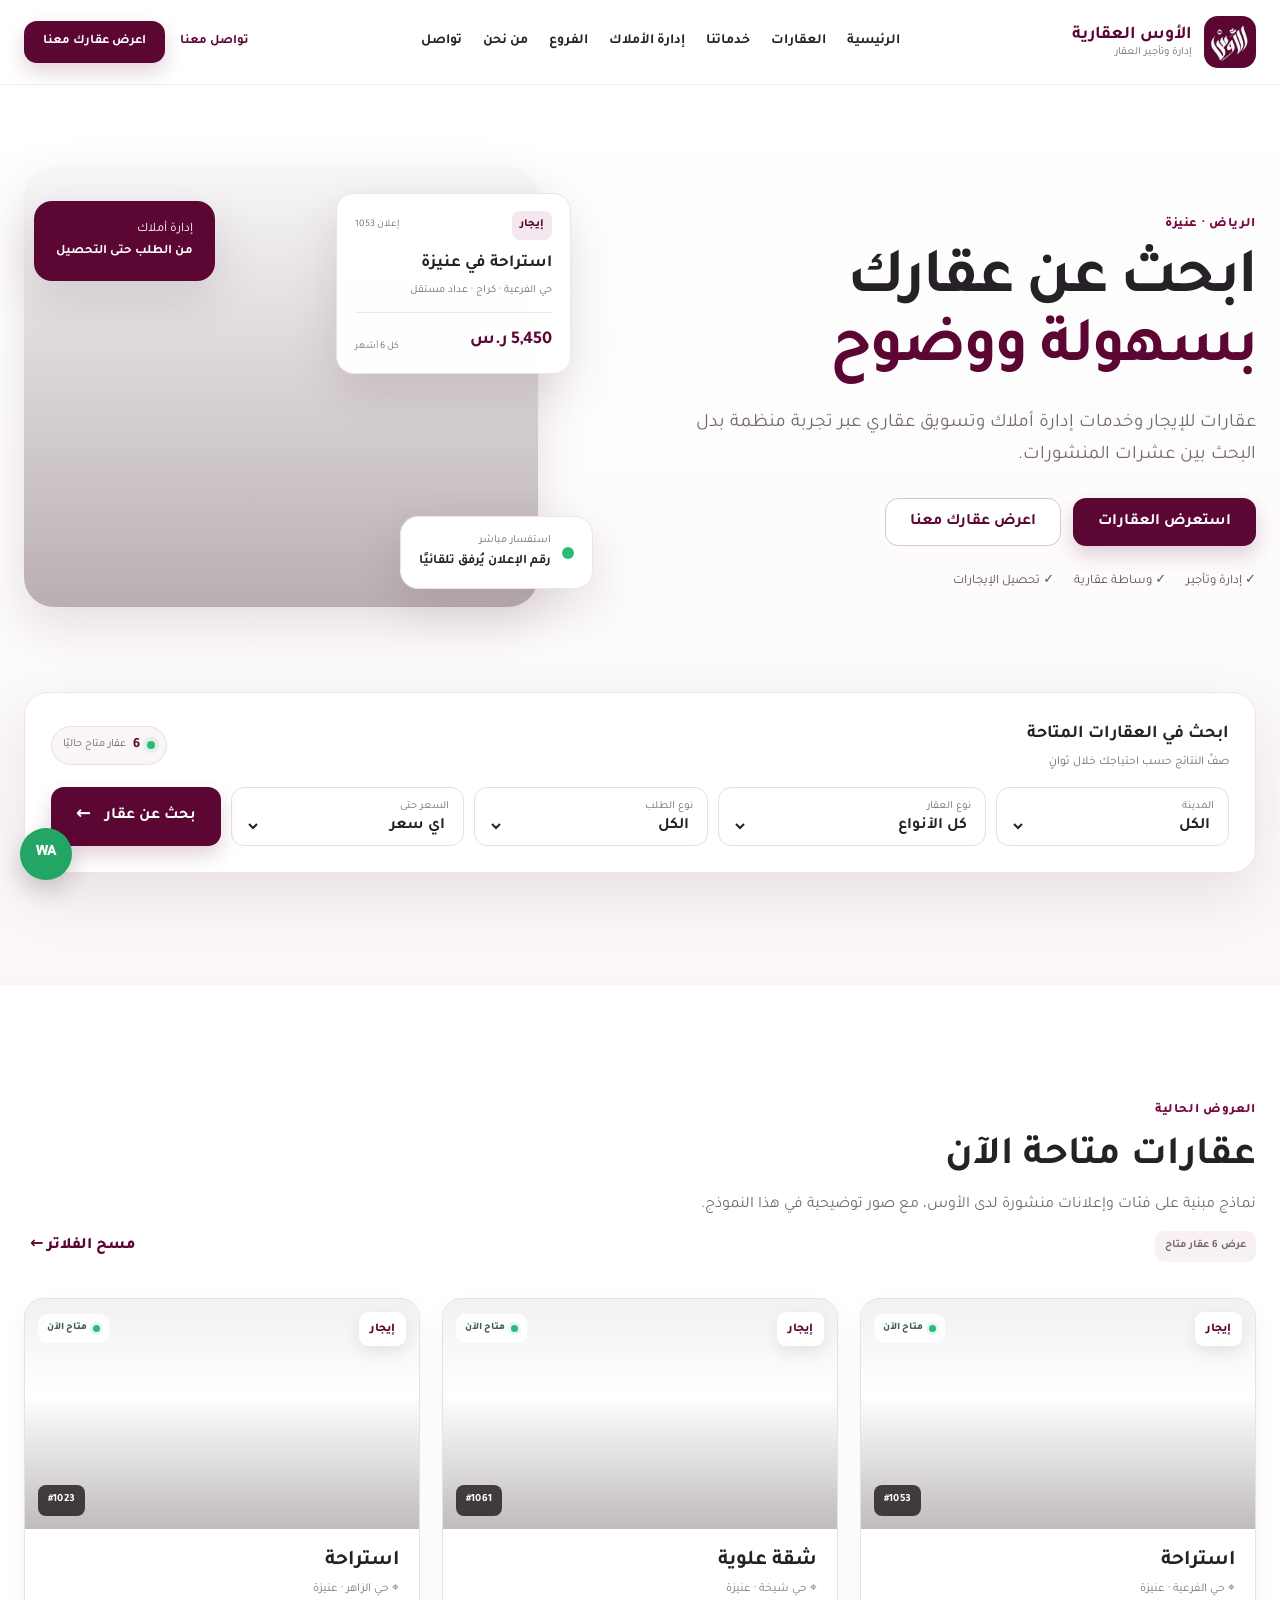
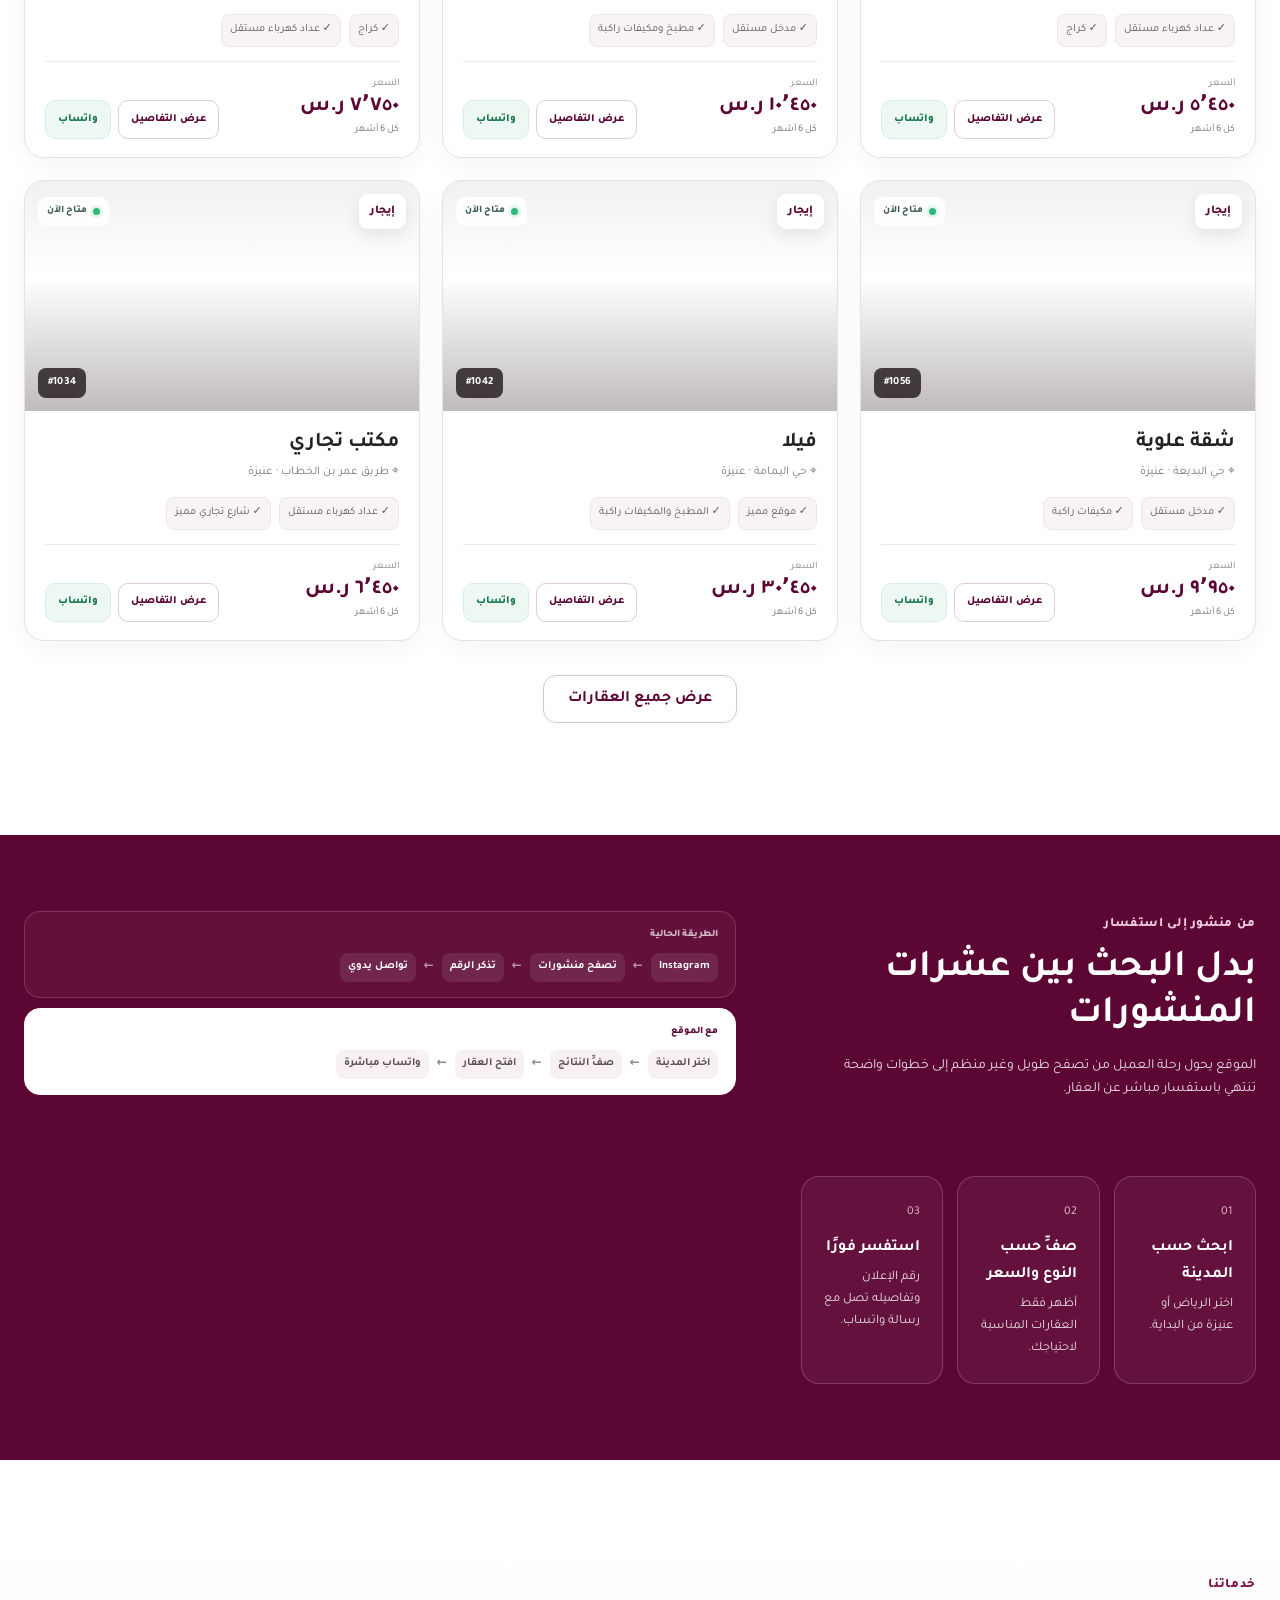
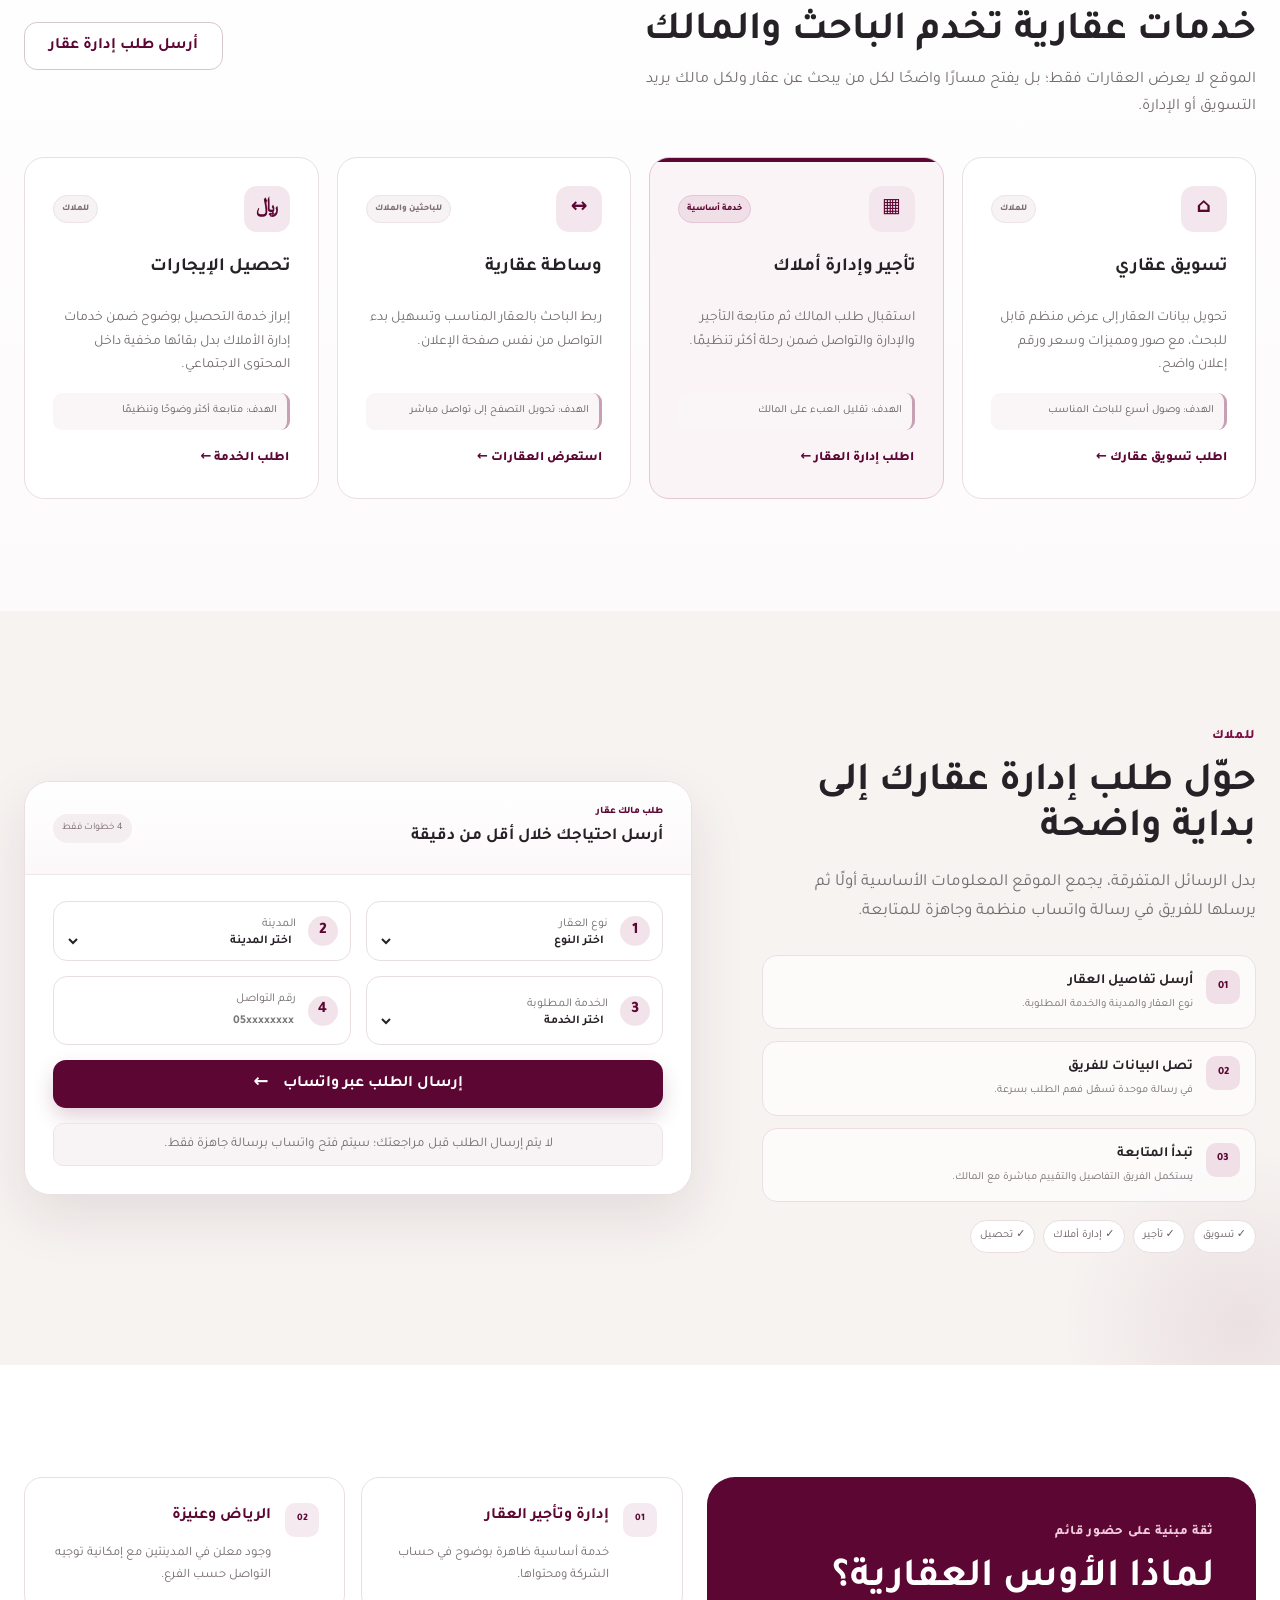
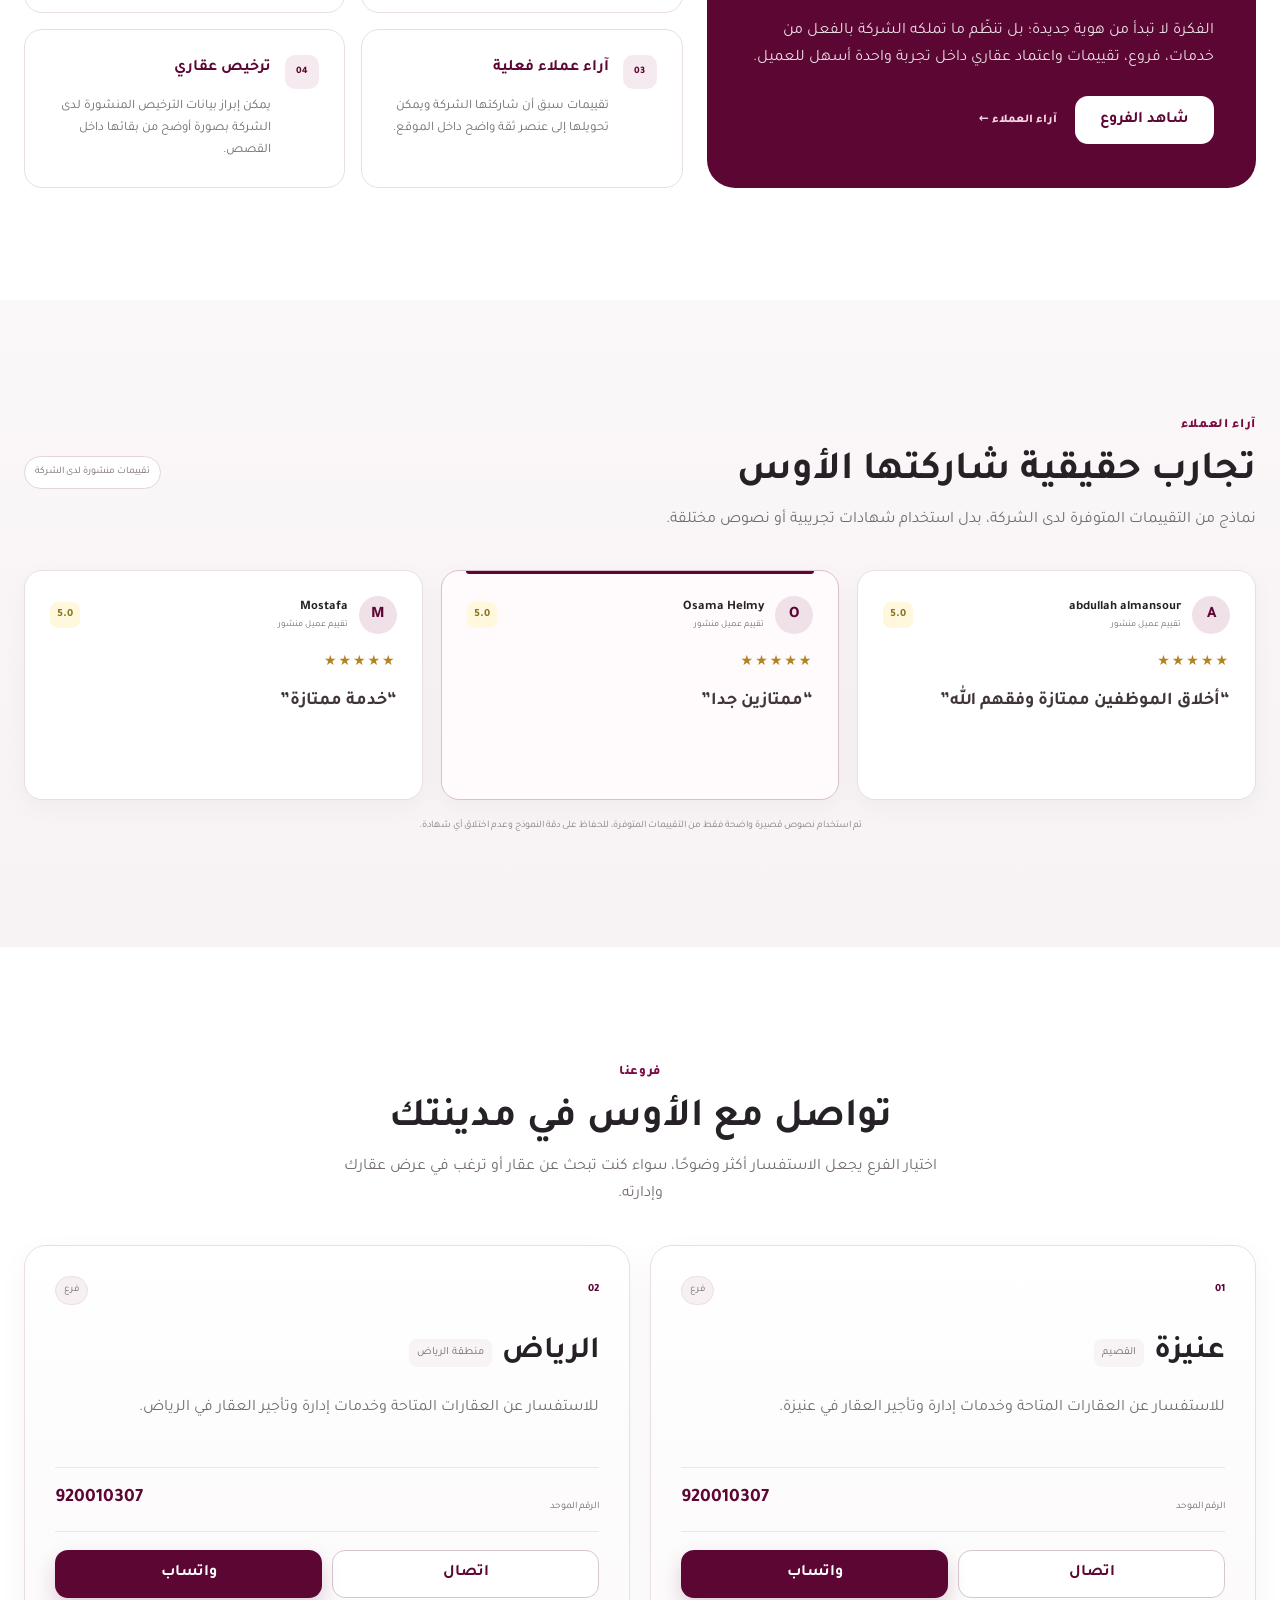
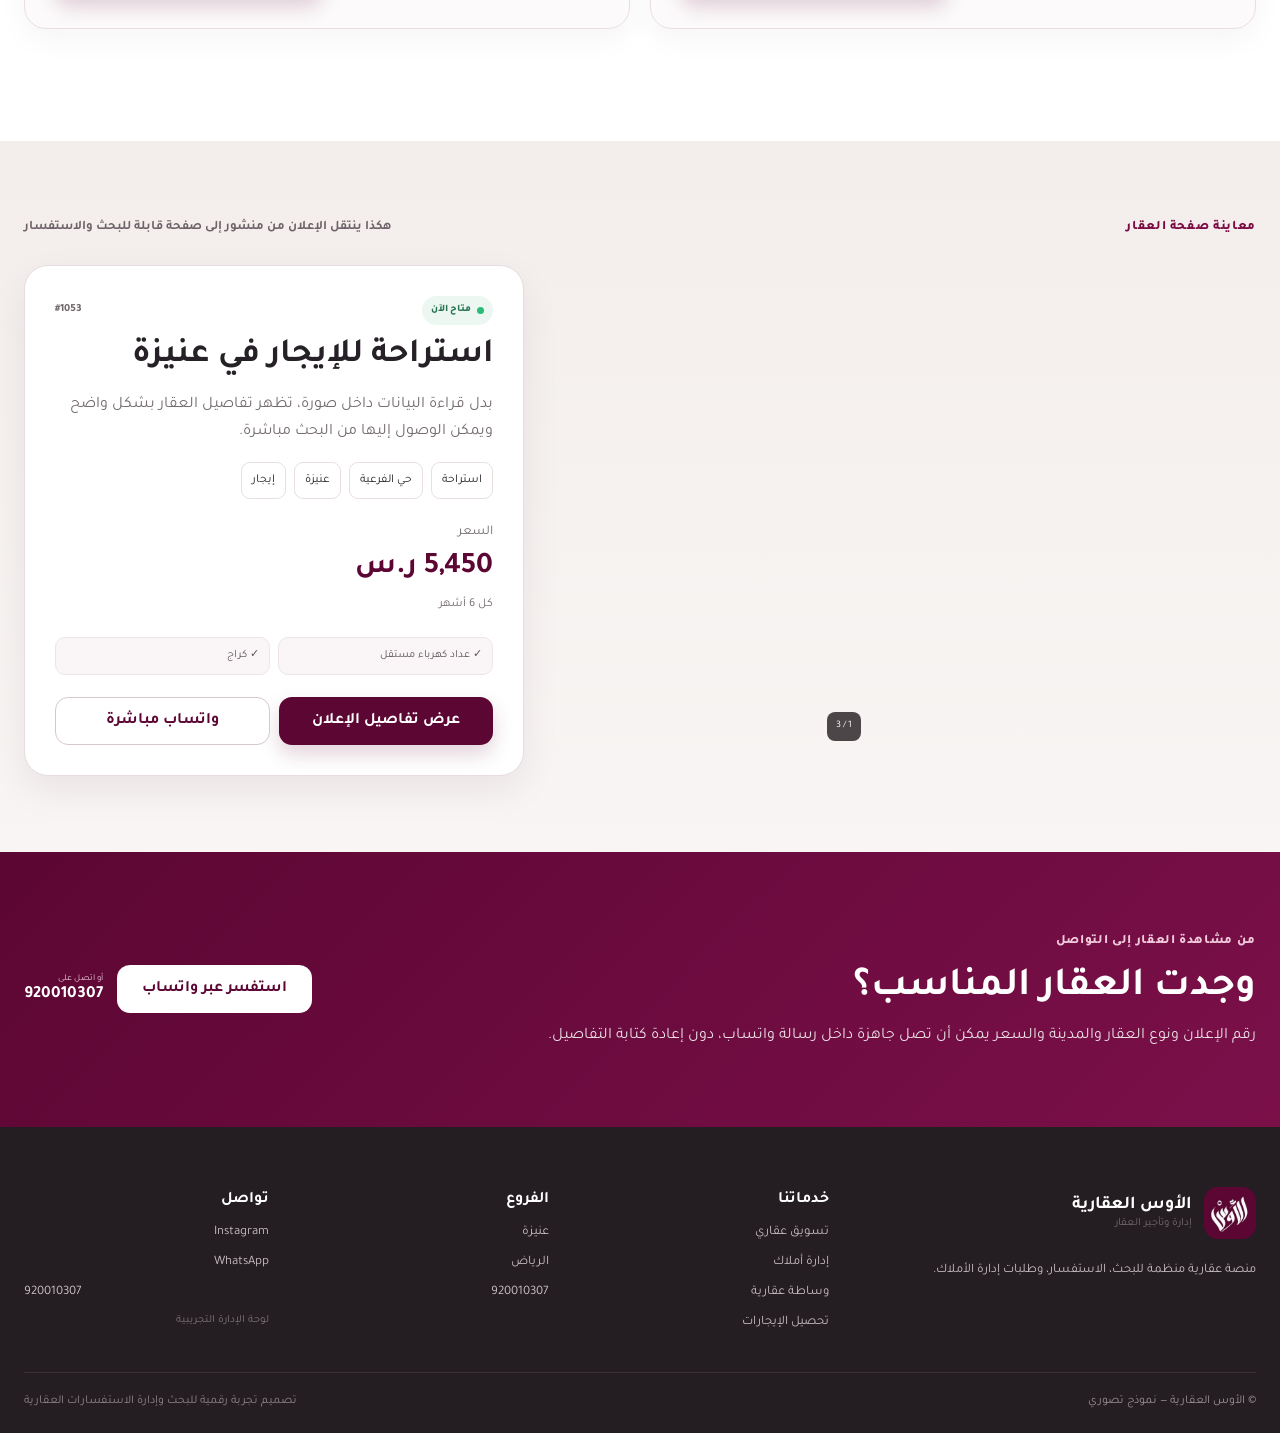
==== commit c0bfab8c: "Polish footer labeling for client prototype" ====
--- a/index.html
+++ b/index.html
@@ -9,7 +9,7 @@
   <link rel="preconnect" href="https://fonts.googleapis.com">
   <link rel="preconnect" href="https://fonts.gstatic.com" crossorigin>
   <link href="https://fonts.googleapis.com/css2?family=Tajawal:wght@400;500;600;700;800&display=swap" rel="stylesheet">
-  <link rel="stylesheet" href="styles.css?v=13" />
+  <link rel="stylesheet" href="styles.css?v=14" />
 </head>
 <body>
   <header class="site-header" id="top">
@@ -284,7 +284,7 @@
       <div><a class="brand footer-brand" href="#top"><img src="assets/logo.jpg" alt=""><span class="brand-copy"><strong>الأوس العقارية</strong><small>إدارة وتأجير العقار</small></span></a><p>منصة عقارية منظمة للبحث، الاستفسار، وطلبات إدارة الأملاك.</p></div>
       <div><strong>خدماتنا</strong><a href="#services">تسويق عقاري</a><a href="#services">إدارة أملاك</a><a href="#services">وساطة عقارية</a><a href="#services">تحصيل الإيجارات</a></div>
       <div><strong>الفروع</strong><a href="#branches">عنيزة</a><a href="#branches">الرياض</a><a href="tel:920010307">920010307</a></div>
-      <div><strong>تواصل</strong><a href="https://instagram.com/alawss.6006" target="_blank" rel="noreferrer">Instagram</a><a href="https://wa.me/966920010307" target="_blank" rel="noreferrer">WhatsApp</a><a href="tel:920010307" dir="ltr">920010307</a><a href="admin.html" class="admin-link">إدارة الموقع</a></div>
+      <div><strong>تواصل</strong><a href="https://instagram.com/alawss.6006" target="_blank" rel="noreferrer">Instagram</a><a href="https://wa.me/966920010307" target="_blank" rel="noreferrer">WhatsApp</a><a href="tel:920010307" dir="ltr">920010307</a><a href="admin.html" class="admin-link">لوحة الإدارة التجريبية</a></div>
     </div>
     <div class="container footer-bottom"><span>© الأوس العقارية — نموذج تصوري</span><span>تصميم تجربة رقمية للبحث وإدارة الاستفسارات العقارية</span></div>
   </footer>
--- a/styles.css
+++ b/styles.css
@@ -122,3 +122,28 @@
 @media(max-width:680px){.reviews-head{display:block}.reviews-source{display:inline-flex;margin-top:12px}.review-card{min-height:0}.review-card blockquote{font-size:17px}}
 
 .review-note{max-width:760px;margin-inline:auto;margin-top:18px;line-height:1.7;color:#8a7e84}.reviews-section .section-head p{max-width:700px}
+
+/* Branches, property detail preview, CTA and footer refinement */
+.branches-section{background:#fff}
+.branch-card{position:relative;overflow:hidden;background:linear-gradient(180deg,#fff,#fcfafb);box-shadow:0 10px 30px rgba(59,17,39,.045);transition:.22s}
+.branch-card:hover{transform:translateY(-4px);box-shadow:0 18px 40px rgba(59,17,39,.09);border-color:#decbd4}
+.branch-card-top{display:flex;justify-content:space-between;align-items:center;margin-bottom:22px}
+.branch-index{font-size:11px;color:var(--burg);font-weight:800}.branch-tag{font-size:10px;color:#75686f;background:#f6f0f3;border:1px solid #eadfe4;padding:5px 8px;border-radius:999px}
+.branch-city{justify-content:flex-start;gap:10px}.branch-city h3{font-size:31px}.branch-city>span{font-size:11px;color:var(--muted);background:#f8f3f5;padding:5px 8px;border-radius:8px}
+.branch-card p{min-height:54px}
+.branch-contact{display:flex;justify-content:space-between;align-items:end;padding:15px 0;border-top:1px solid #efe6ea;border-bottom:1px solid #efe6ea;margin:18px 0}
+.branch-contact span{font-size:10px;color:var(--muted)}.branch-contact strong{font-size:19px;color:var(--burg)}
+.branch-actions{display:grid!important;grid-template-columns:1fr 1fr}.branch-actions .btn{width:100%}
+
+.detail-preview{background:linear-gradient(180deg,#f3eeec,#f8f5f4)}
+.detail-kicker{display:flex;justify-content:space-between;align-items:center;gap:24px;margin-bottom:26px}
+.detail-kicker .eyebrow{margin:0}.detail-kicker>strong{font-size:13px;color:#6e6268;font-weight:700}
+.preview-gallery{position:relative}.preview-gallery>div{position:relative;overflow:hidden}.gallery-count{position:absolute;bottom:14px;left:14px;background:rgba(30,22,26,.78);color:#fff;font-size:10px;padding:6px 9px;border-radius:8px}
+.preview-info{background:#fff;border:1px solid #e7dce1;border-radius:24px;padding:30px;box-shadow:0 14px 38px rgba(59,17,39,.07)}
+.preview-topline{display:flex;justify-content:space-between;align-items:center;margin-bottom:12px}.available-pill{display:inline-flex;align-items:center;gap:6px;background:#edf7f2;color:#287253;font-size:10px;font-weight:800;padding:6px 9px;border-radius:999px}.available-pill i{width:7px;height:7px;border-radius:50%;background:#2bba78}.listing-ref{font-size:11px;color:var(--muted);font-weight:800}
+.preview-info h2{font-size:34px}.preview-features{display:grid;grid-template-columns:1fr 1fr;gap:8px;margin:18px 0}.preview-features span{background:#faf6f8;border:1px solid #eee4e8;border-radius:10px;padding:9px 10px;font-size:11px;color:#5d5257}
+.preview-actions{display:grid;grid-template-columns:1fr 1fr;gap:9px;margin-top:22px}.preview-actions .btn{width:100%}
+
+.cta-inner{align-items:center}.cta-actions{display:flex;align-items:center;gap:14px;flex-wrap:wrap}.cta-phone{display:grid;line-height:1.2;color:#fff}.cta-phone small{font-size:9px;color:#e9cbd9}.cta-phone strong{font-size:17px}
+.footer-grid a{transition:.18s}.footer-grid a:hover{color:#fff}.footer-bottom span:last-child{color:#8f858a}
+@media(max-width:680px){.branch-card p{min-height:0}.detail-kicker{display:block}.detail-kicker>strong{display:block;margin-top:5px}.preview-info{padding:22px}.preview-info h2{font-size:29px}.preview-features,.preview-actions{grid-template-columns:1fr}.cta-actions{display:grid;width:100%;margin-top:22px}.cta-phone{text-align:center}.branch-actions{grid-template-columns:1fr 1fr!important}}
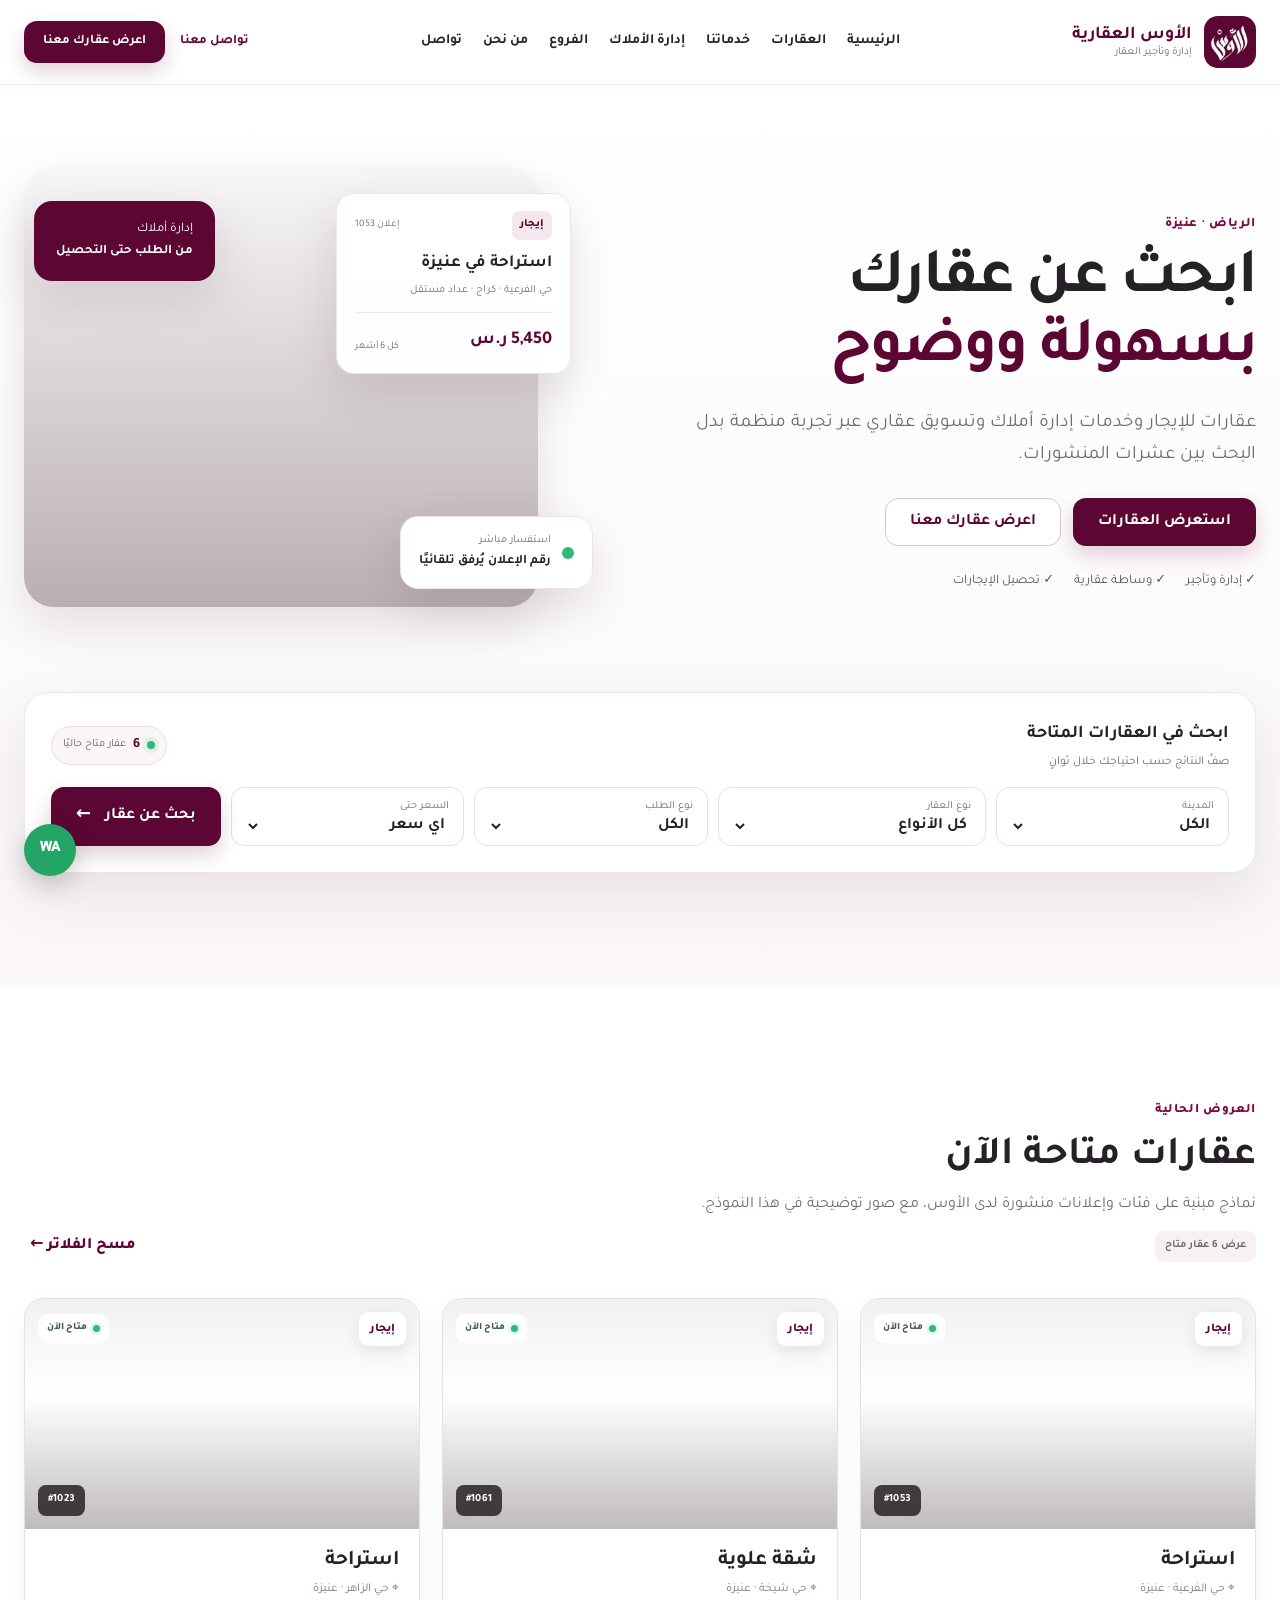
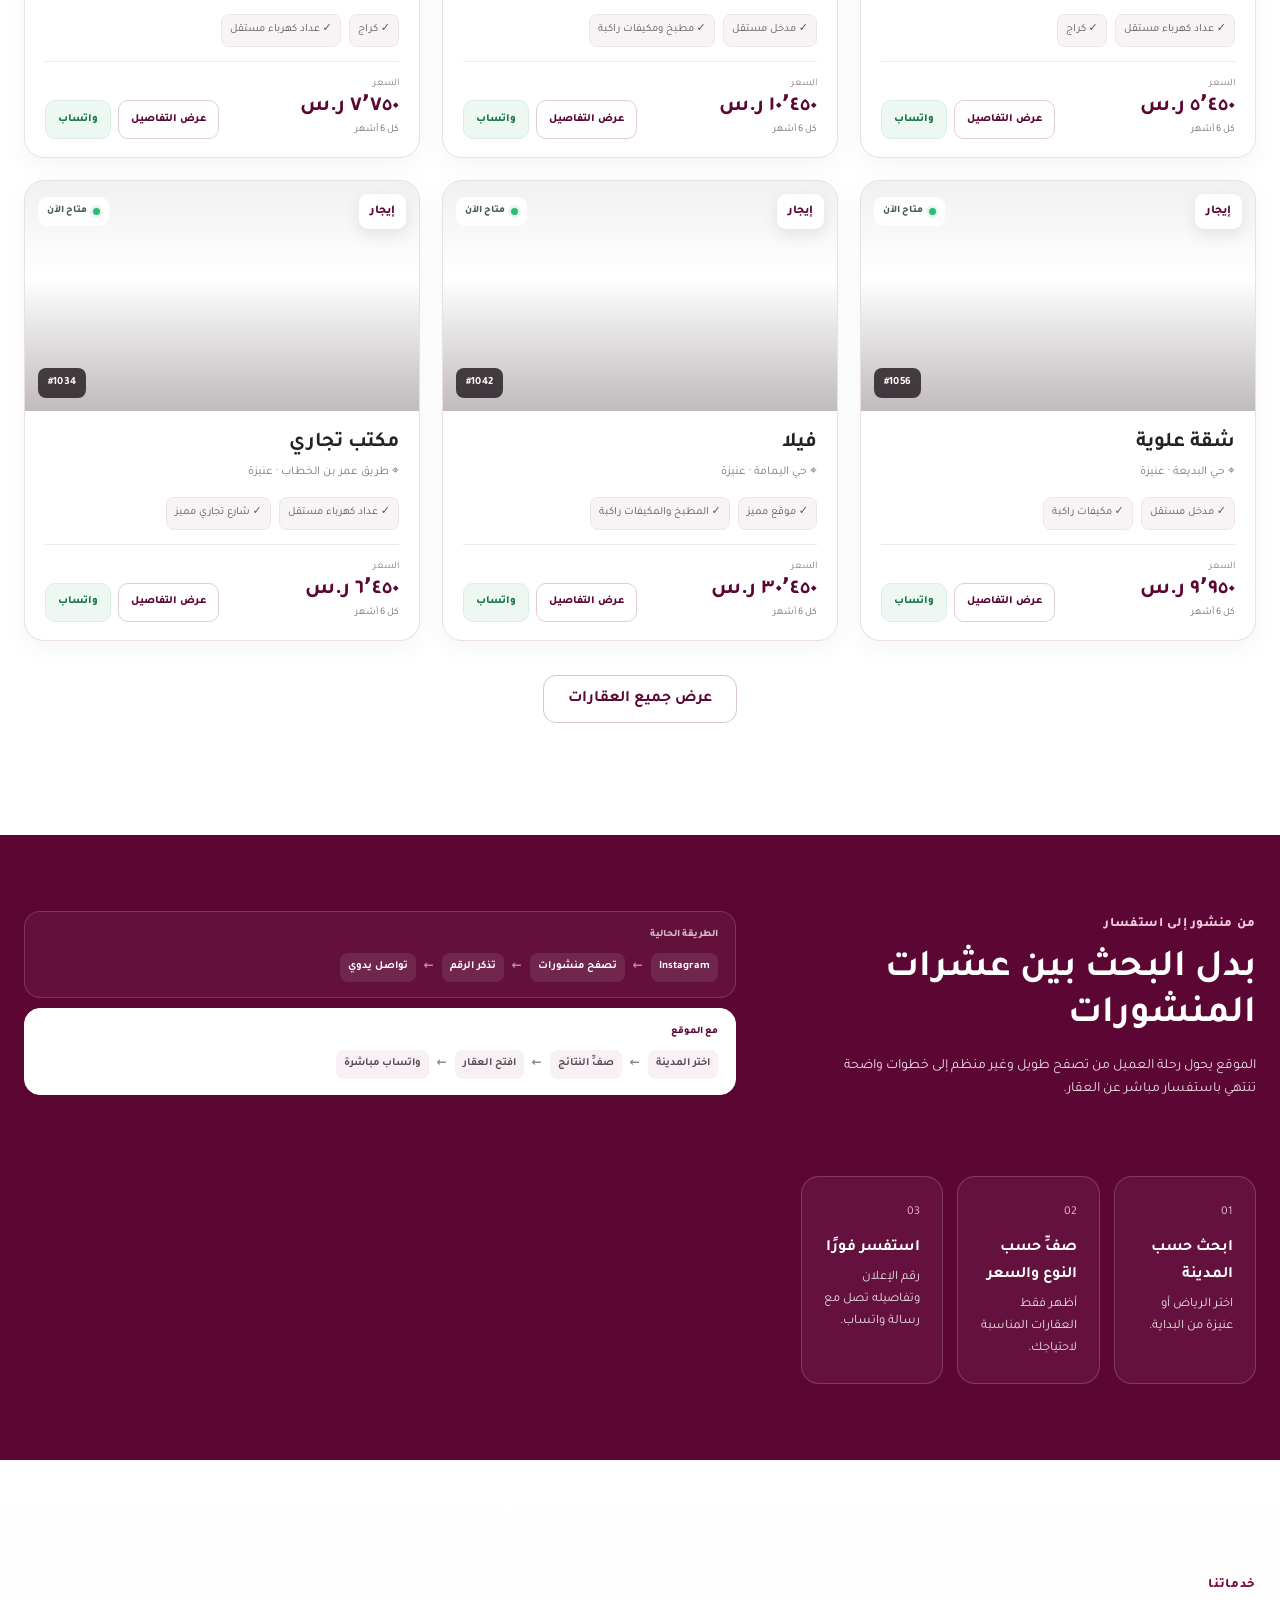
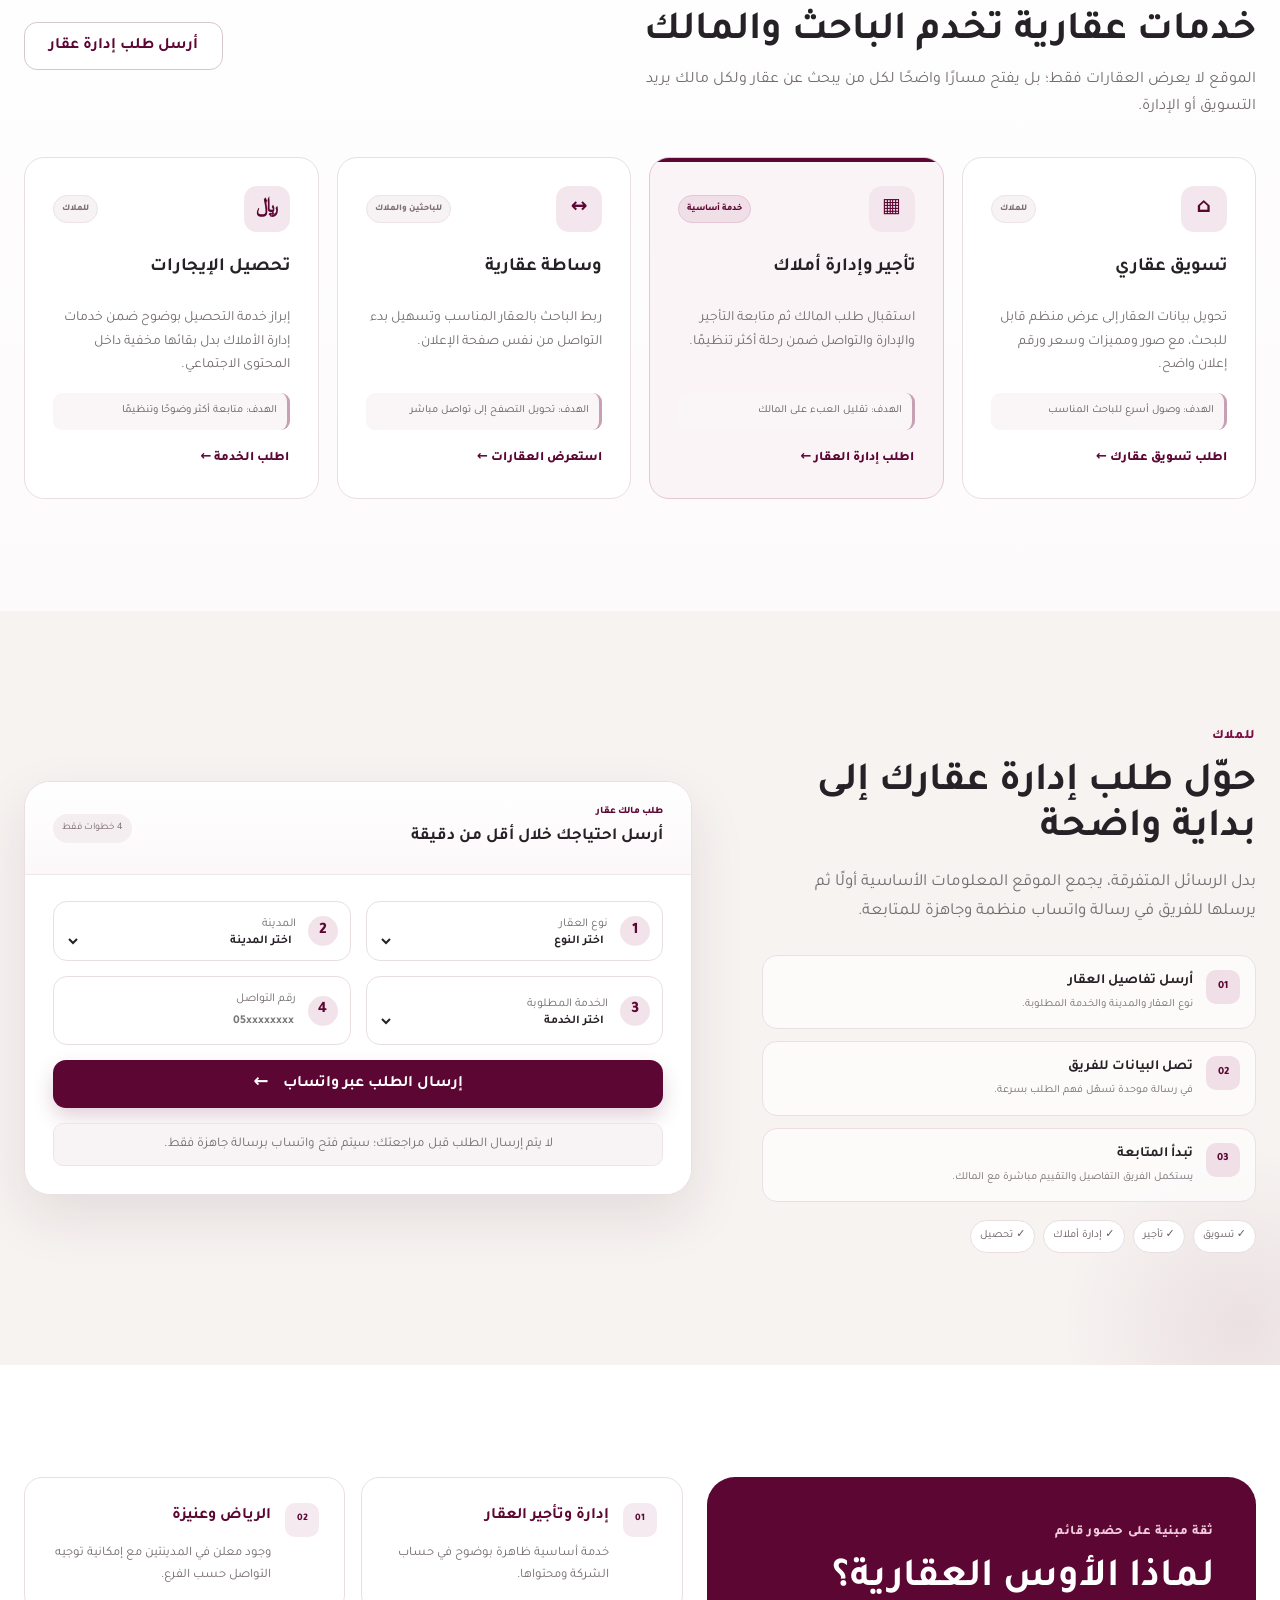
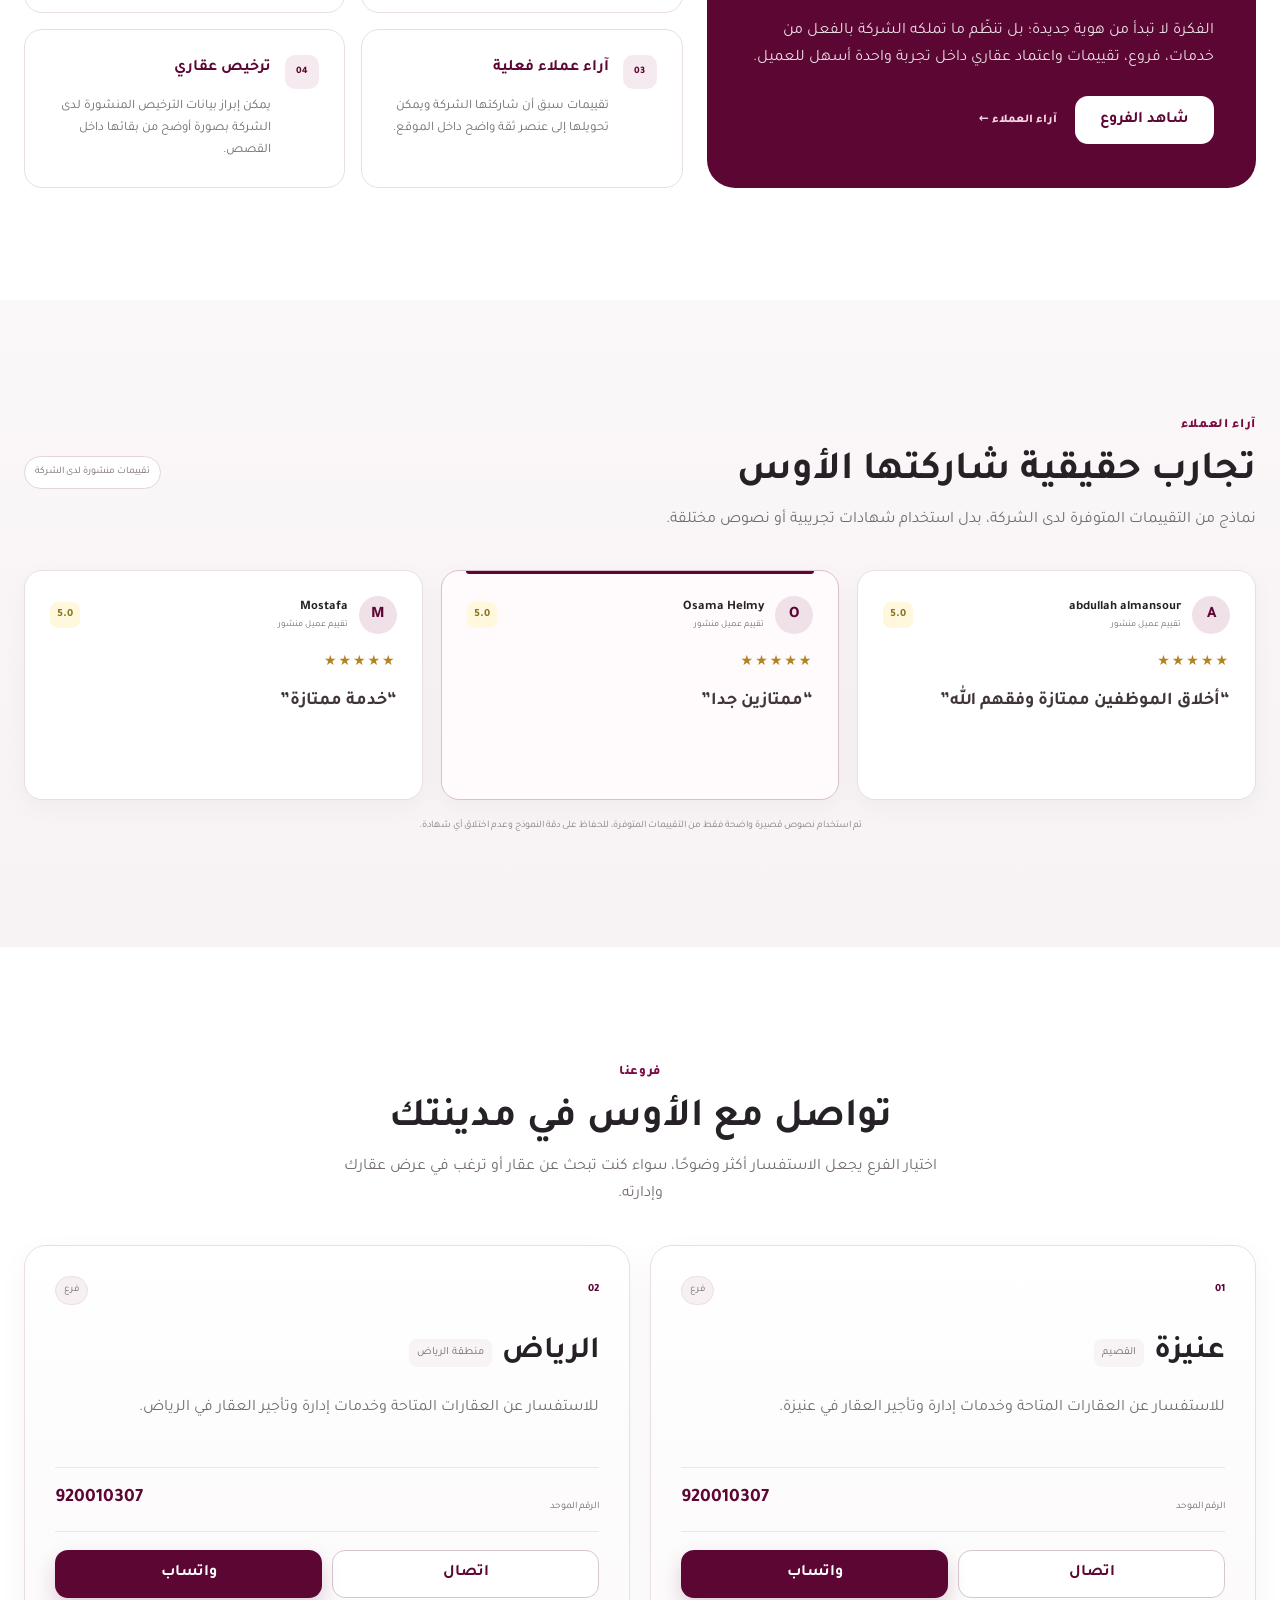
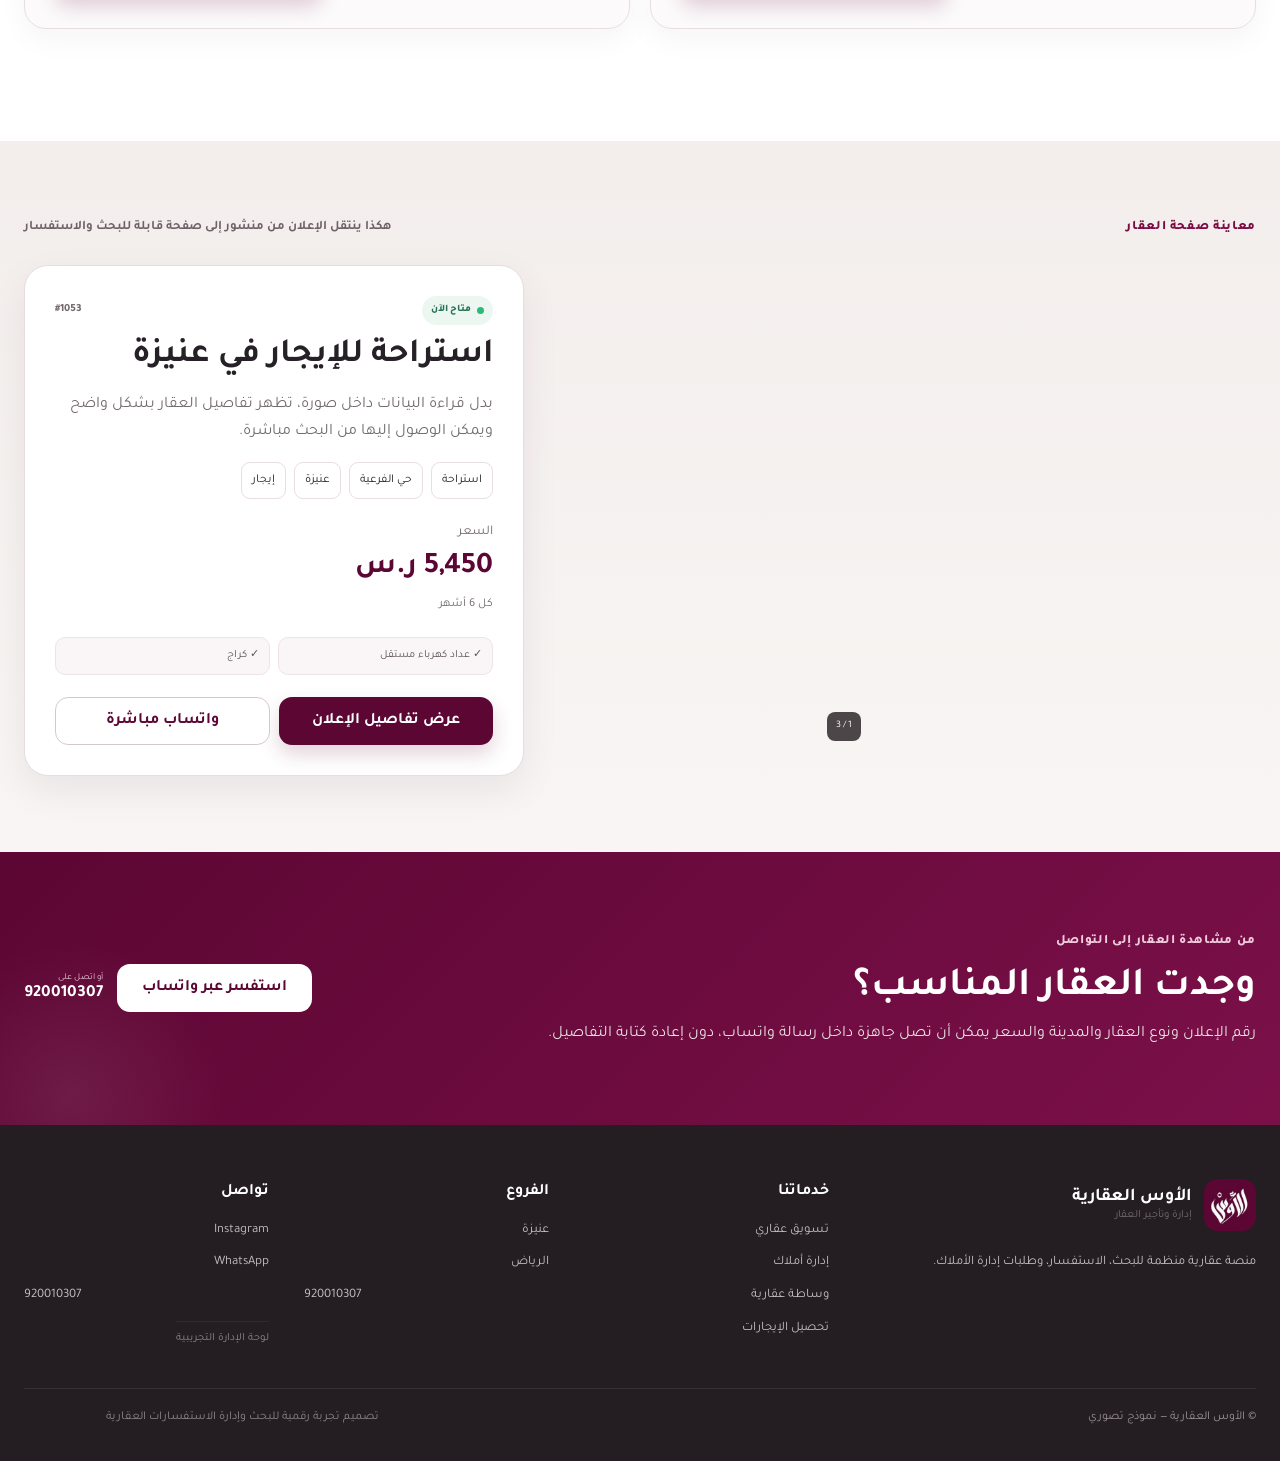
==== commit b026c4d3: "Align footer phone numbers inside columns" ====
--- a/index.html
+++ b/index.html
@@ -9,7 +9,7 @@
   <link rel="preconnect" href="https://fonts.googleapis.com">
   <link rel="preconnect" href="https://fonts.gstatic.com" crossorigin>
   <link href="https://fonts.googleapis.com/css2?family=Tajawal:wght@400;500;600;700;800&display=swap" rel="stylesheet">
-  <link rel="stylesheet" href="styles.css?v=14" />
+  <link rel="stylesheet" href="styles.css?v=15" />
 </head>
 <body>
   <header class="site-header" id="top">
@@ -283,8 +283,8 @@
     <div class="container footer-grid">
       <div><a class="brand footer-brand" href="#top"><img src="assets/logo.jpg" alt=""><span class="brand-copy"><strong>الأوس العقارية</strong><small>إدارة وتأجير العقار</small></span></a><p>منصة عقارية منظمة للبحث، الاستفسار، وطلبات إدارة الأملاك.</p></div>
       <div><strong>خدماتنا</strong><a href="#services">تسويق عقاري</a><a href="#services">إدارة أملاك</a><a href="#services">وساطة عقارية</a><a href="#services">تحصيل الإيجارات</a></div>
-      <div><strong>الفروع</strong><a href="#branches">عنيزة</a><a href="#branches">الرياض</a><a href="tel:920010307">920010307</a></div>
-      <div><strong>تواصل</strong><a href="https://instagram.com/alawss.6006" target="_blank" rel="noreferrer">Instagram</a><a href="https://wa.me/966920010307" target="_blank" rel="noreferrer">WhatsApp</a><a href="tel:920010307" dir="ltr">920010307</a><a href="admin.html" class="admin-link">لوحة الإدارة التجريبية</a></div>
+      <div><strong>الفروع</strong><a href="#branches">عنيزة</a><a href="#branches">الرياض</a><a href="tel:920010307" class="footer-phone" dir="ltr">920010307</a></div>
+      <div><strong>تواصل</strong><a href="https://instagram.com/alawss.6006" target="_blank" rel="noreferrer">Instagram</a><a href="https://wa.me/966920010307" target="_blank" rel="noreferrer">WhatsApp</a><a href="tel:920010307" class="footer-phone" dir="ltr">920010307</a><a href="admin.html" class="admin-link">لوحة الإدارة التجريبية</a></div>
     </div>
     <div class="container footer-bottom"><span>© الأوس العقارية — نموذج تصوري</span><span>تصميم تجربة رقمية للبحث وإدارة الاستفسارات العقارية</span></div>
   </footer>
--- a/styles.css
+++ b/styles.css
@@ -147,3 +147,21 @@
 .cta-inner{align-items:center}.cta-actions{display:flex;align-items:center;gap:14px;flex-wrap:wrap}.cta-phone{display:grid;line-height:1.2;color:#fff}.cta-phone small{font-size:9px;color:#e9cbd9}.cta-phone strong{font-size:17px}
 .footer-grid a{transition:.18s}.footer-grid a:hover{color:#fff}.footer-bottom span:last-child{color:#8f858a}
 @media(max-width:680px){.branch-card p{min-height:0}.detail-kicker{display:block}.detail-kicker>strong{display:block;margin-top:5px}.preview-info{padding:22px}.preview-info h2{font-size:29px}.preview-features,.preview-actions{grid-template-columns:1fr}.cta-actions{display:grid;width:100%;margin-top:22px}.cta-phone{text-align:center}.branch-actions{grid-template-columns:1fr 1fr!important}}
+
+/* Final desktop footer/CTA QA */
+.whatsapp-cta{position:relative;overflow:hidden}
+.whatsapp-cta::after{content:"";position:absolute;left:-90px;bottom:-130px;width:320px;height:320px;border-radius:50%;background:radial-gradient(circle,rgba(255,255,255,.08),transparent 68%);pointer-events:none}
+.cta-inner{position:relative;z-index:1}
+.cta-inner>div:first-child{max-width:720px}
+.cta-inner h2{margin-bottom:10px}
+.cta-actions{min-width:max-content}
+.footer{padding-top:54px}
+.footer-grid{align-items:start}
+.footer-grid>div:first-child p{max-width:330px}
+.footer-grid>div>strong{margin-bottom:5px}
+.footer-grid a{line-height:1.9}
+.footer-bottom{padding-bottom:12px;gap:24px}
+.admin-link{margin-top:4px;opacity:.65;border-top:1px solid #3a3035;padding-top:7px;width:max-content}
+.floating-wa{bottom:24px;left:24px}
+@media(min-width:681px){.footer-bottom{padding-left:82px}}
+@media(max-width:680px){.cta-actions{min-width:0}.footer{padding-top:48px}.footer-bottom{padding-bottom:68px}.floating-wa{width:50px;height:50px;bottom:18px;left:18px}}
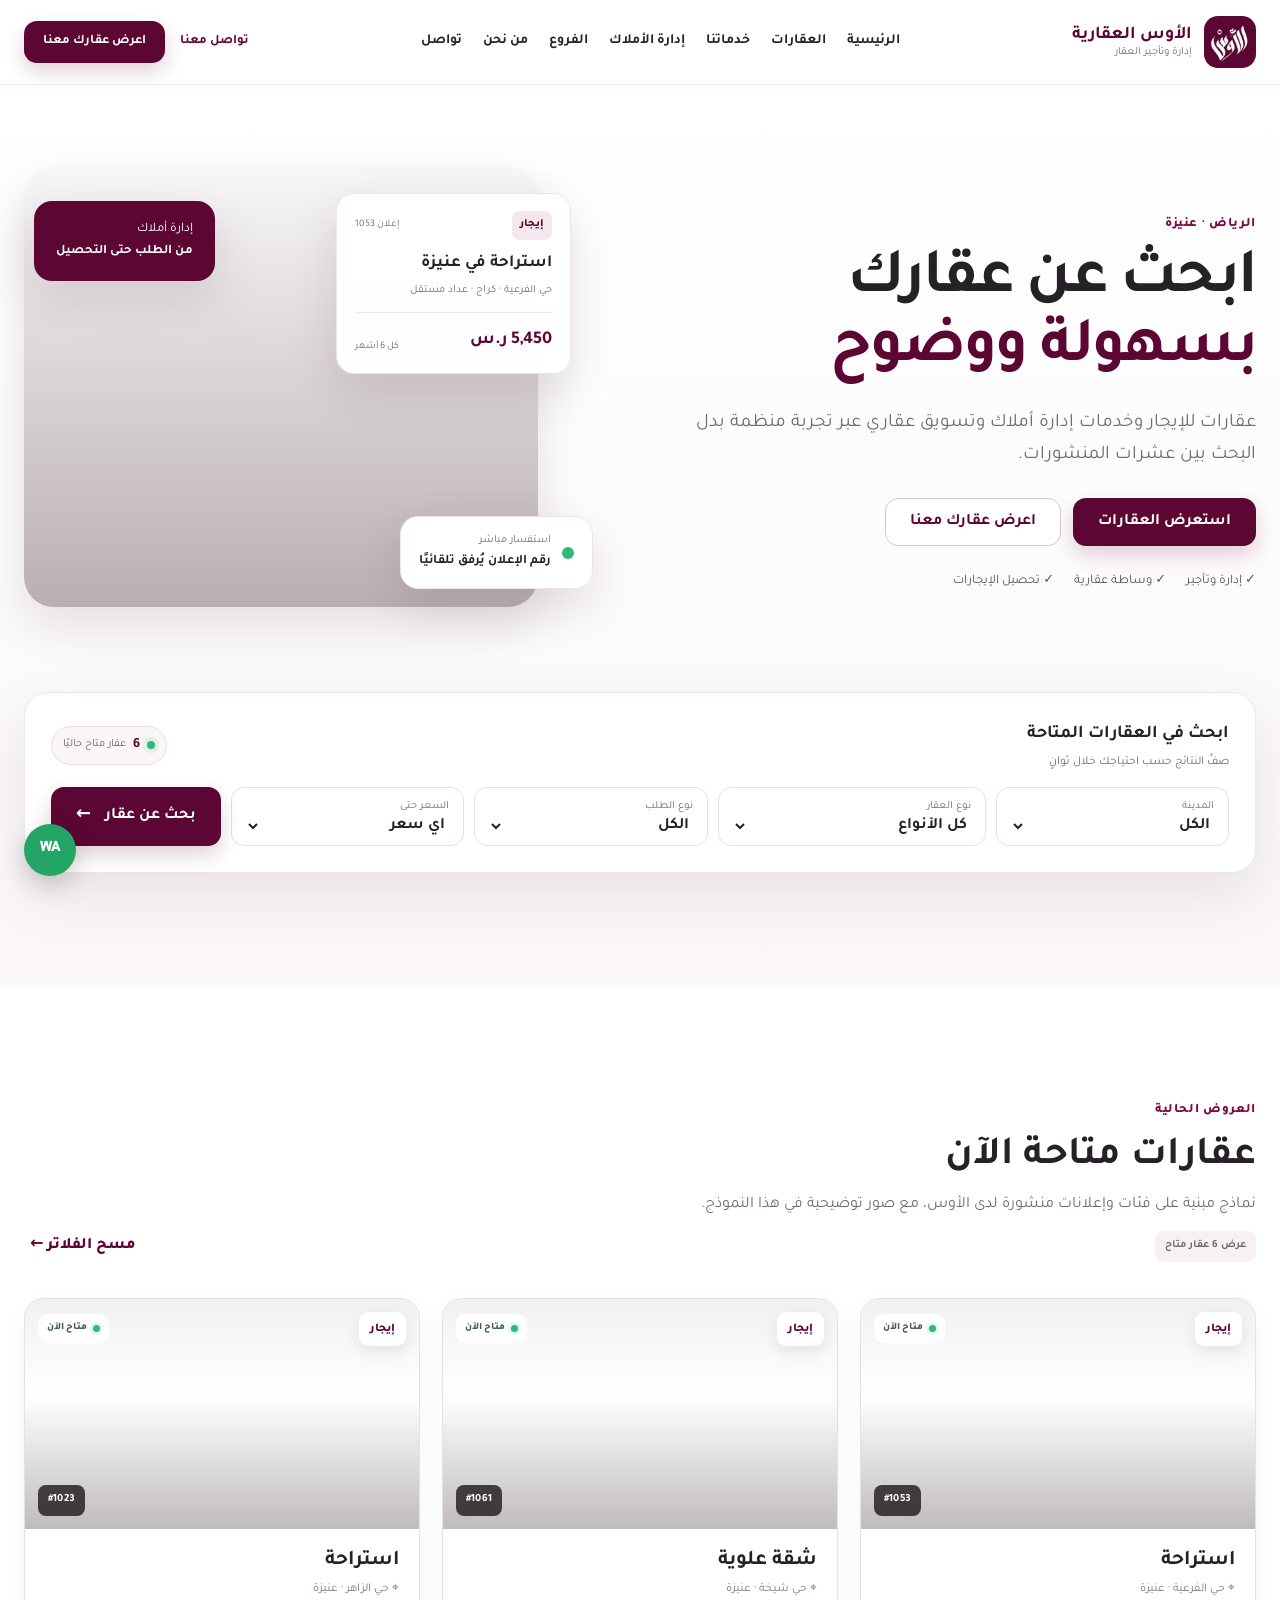
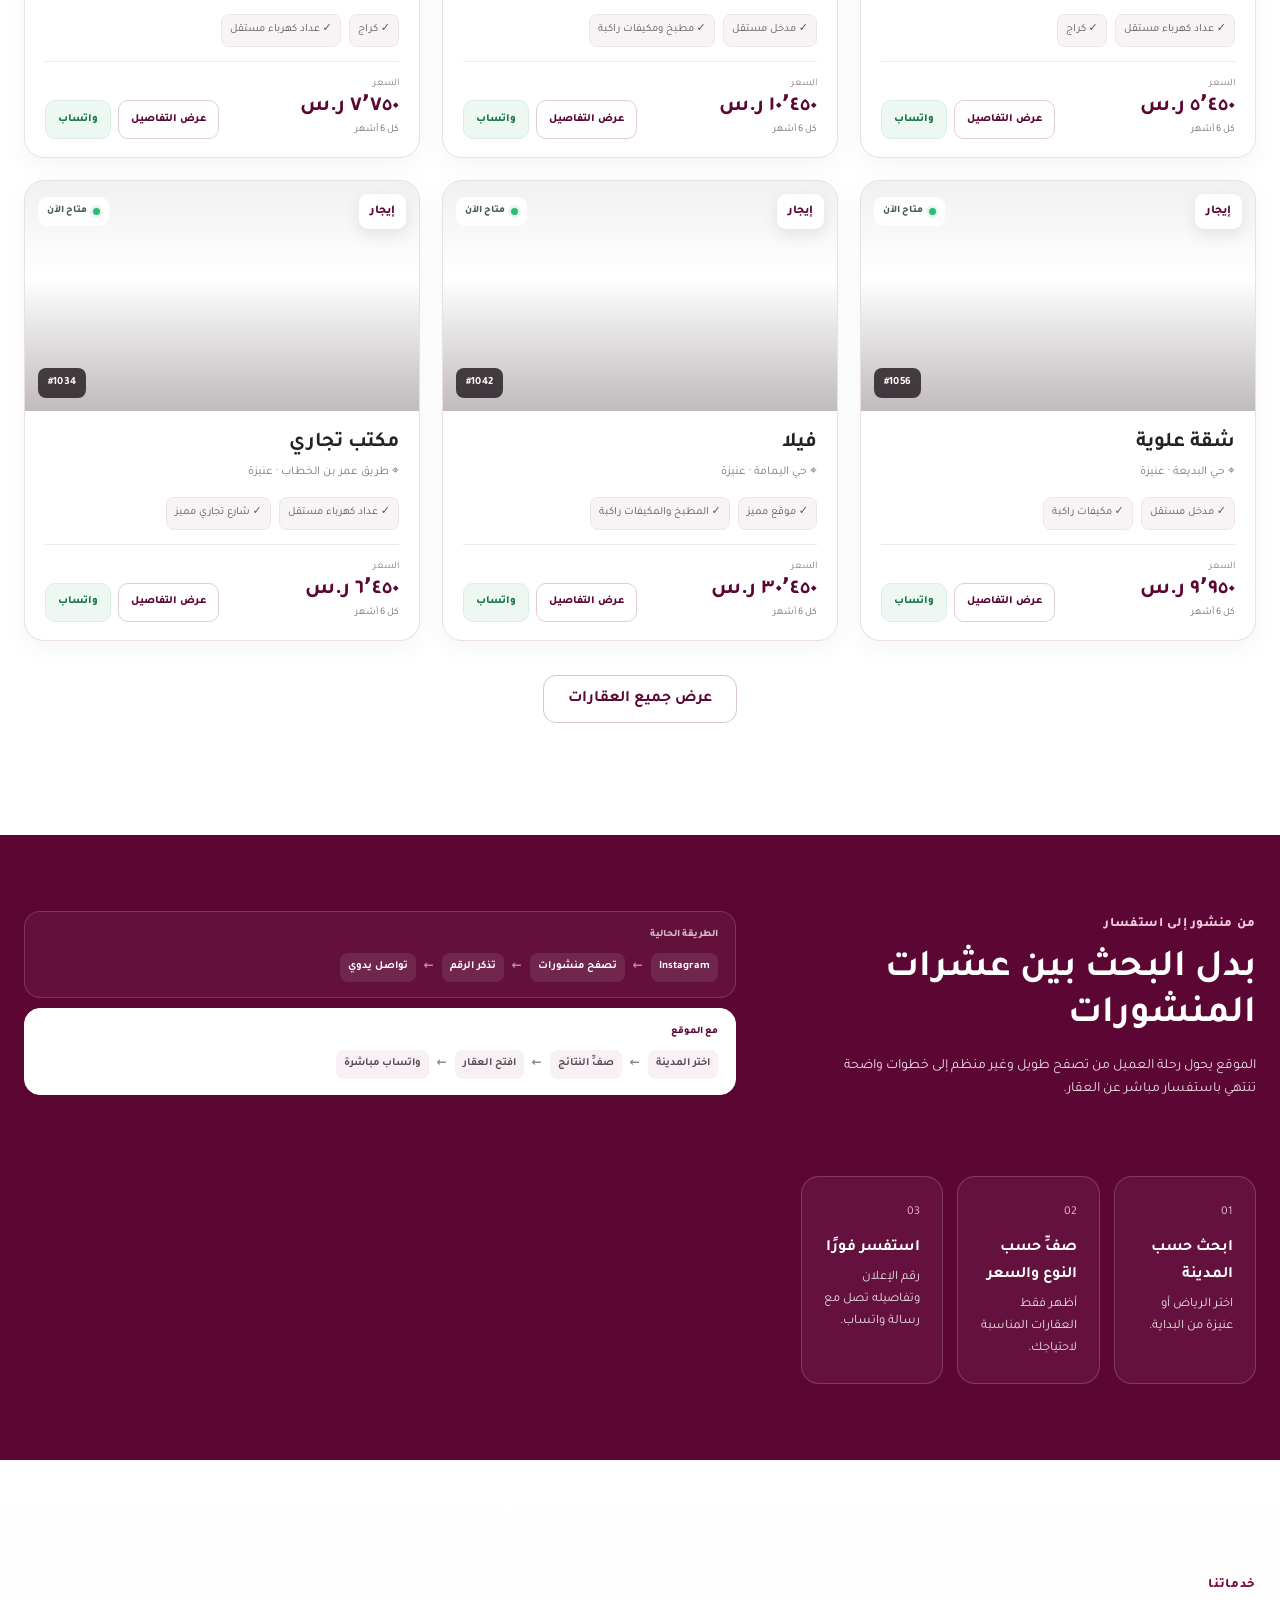
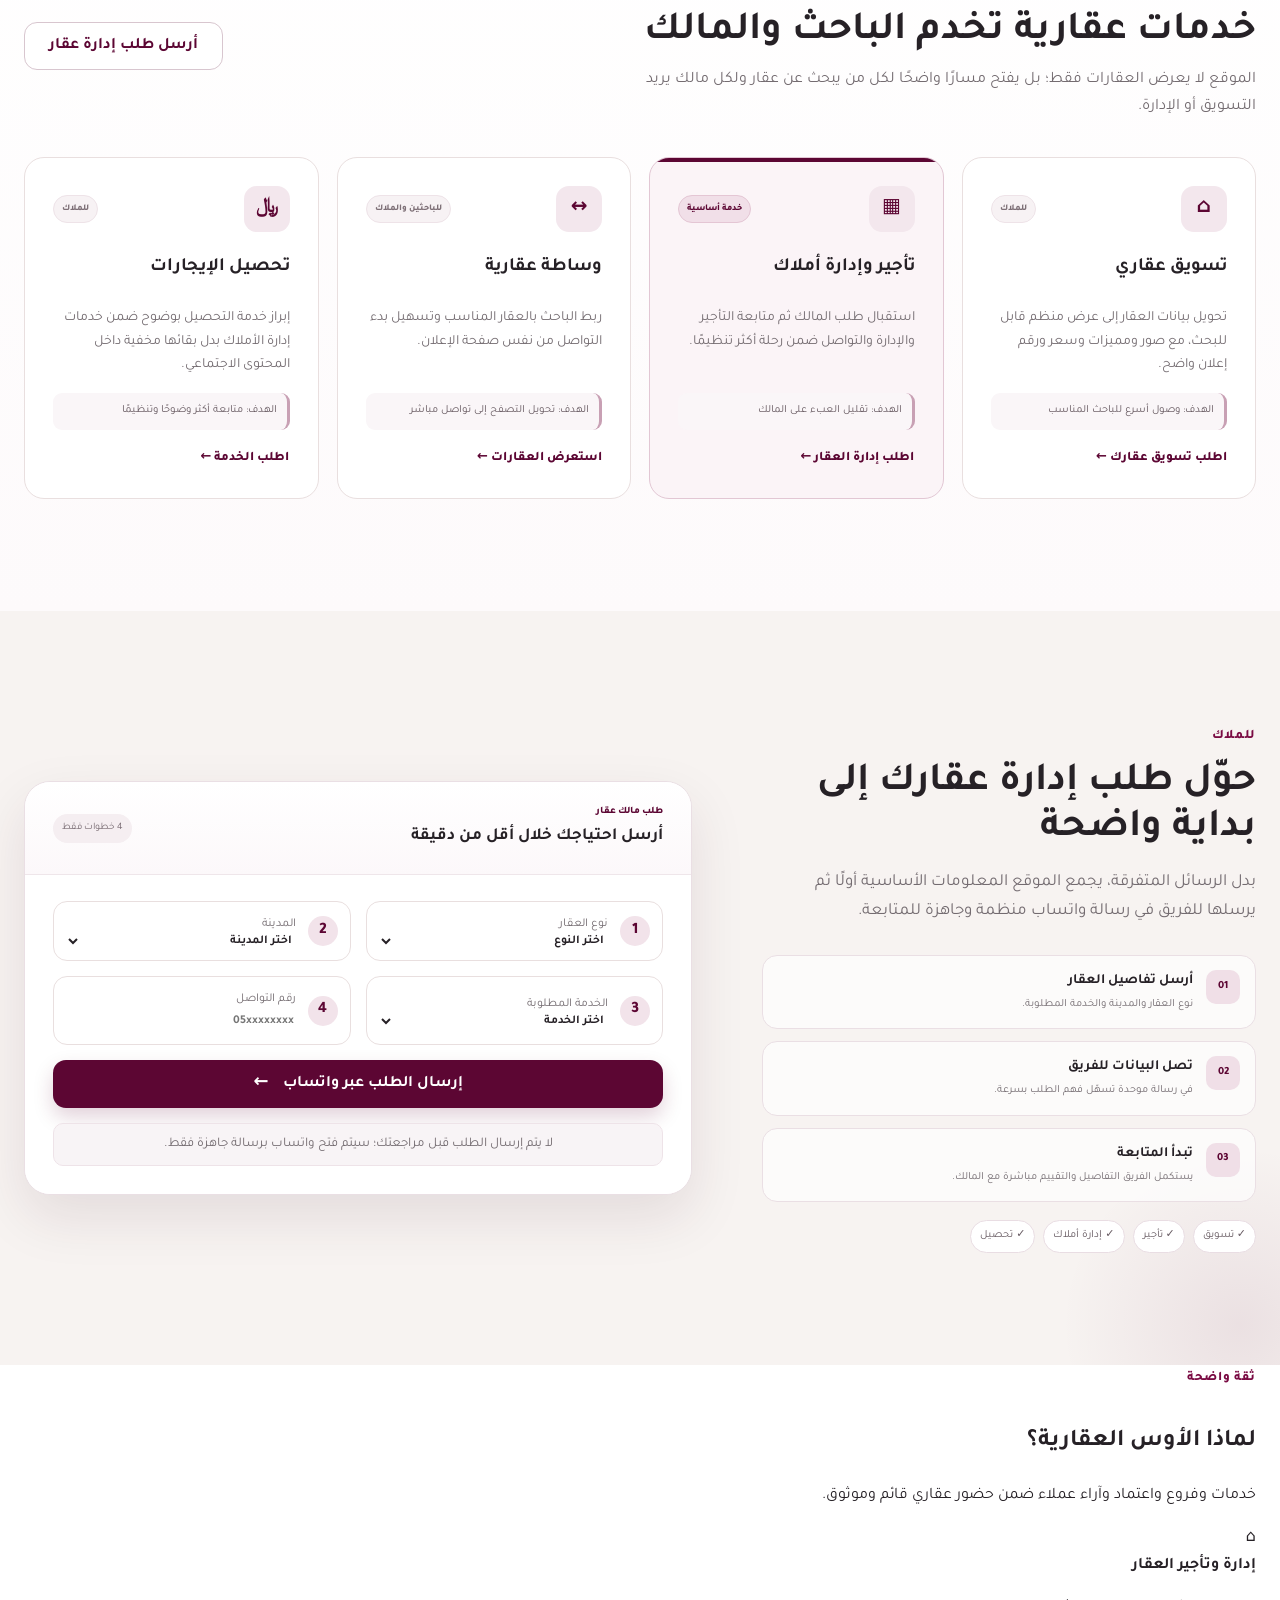
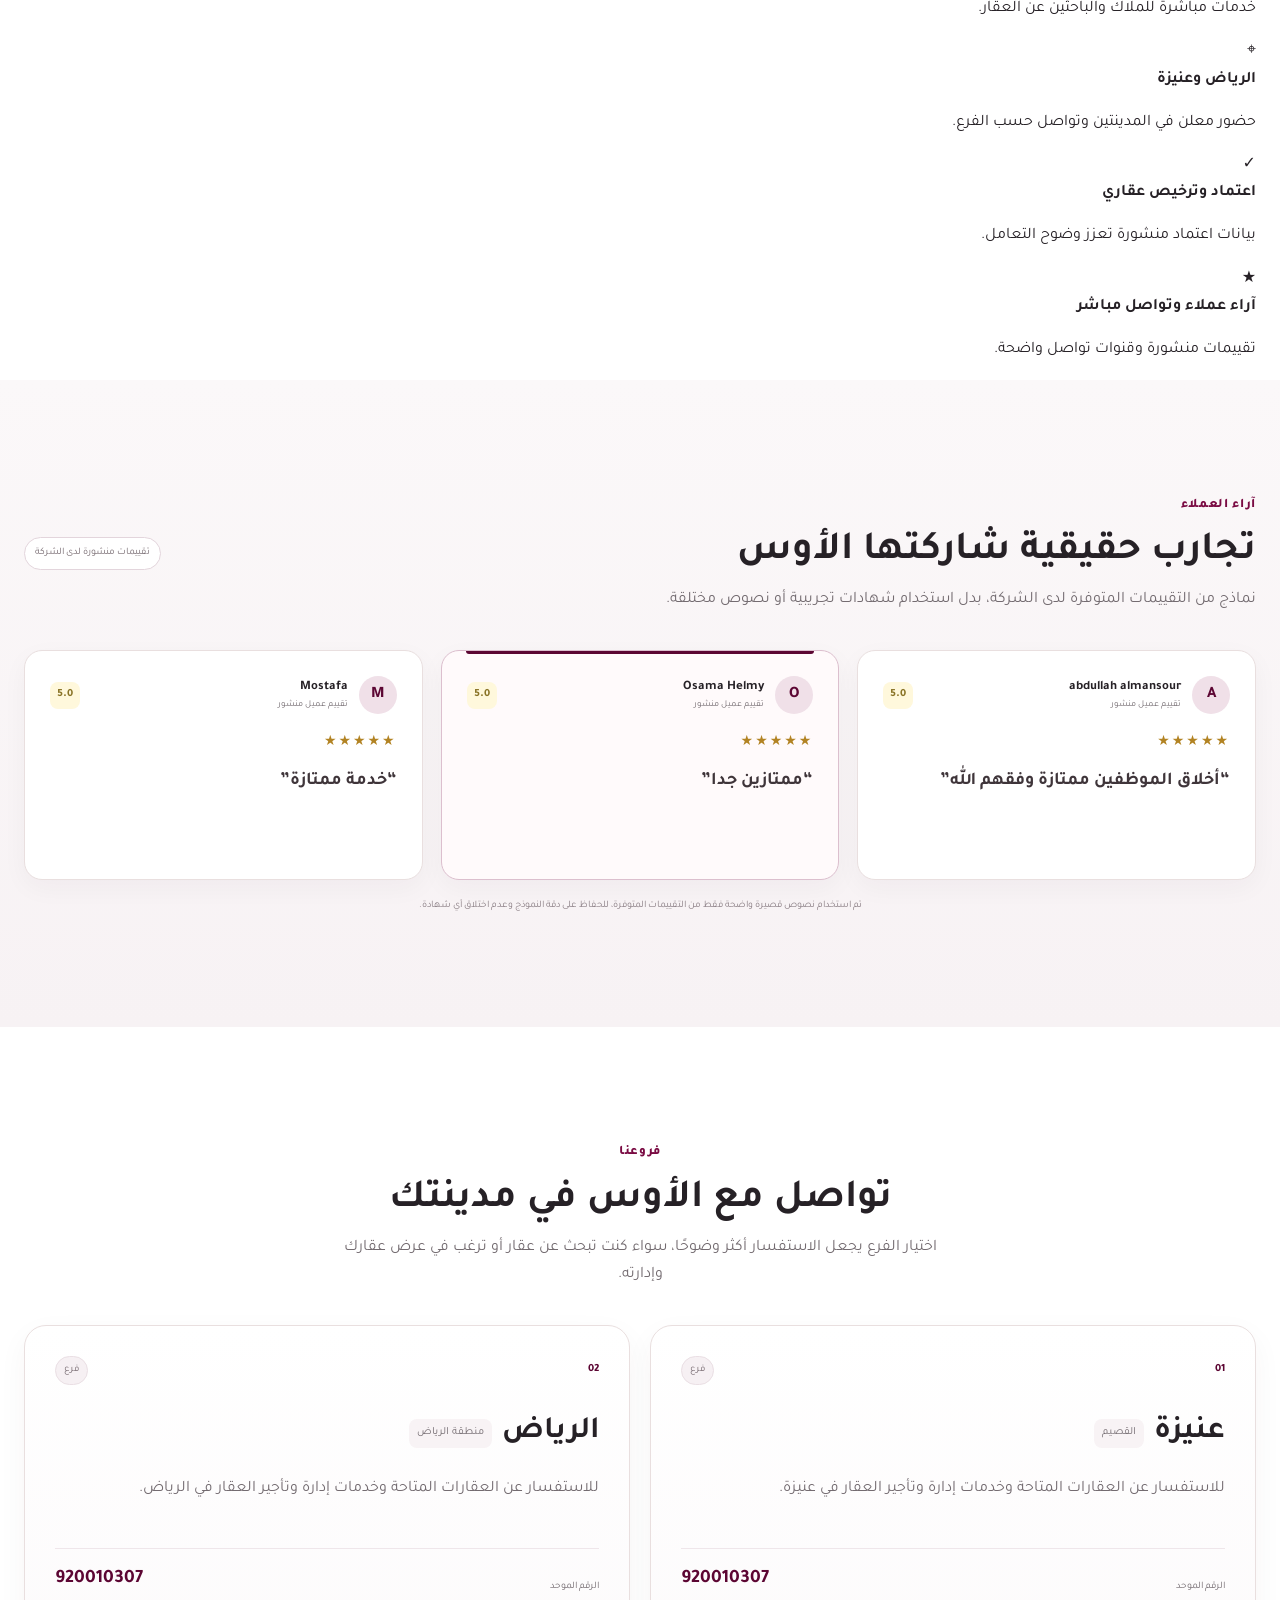
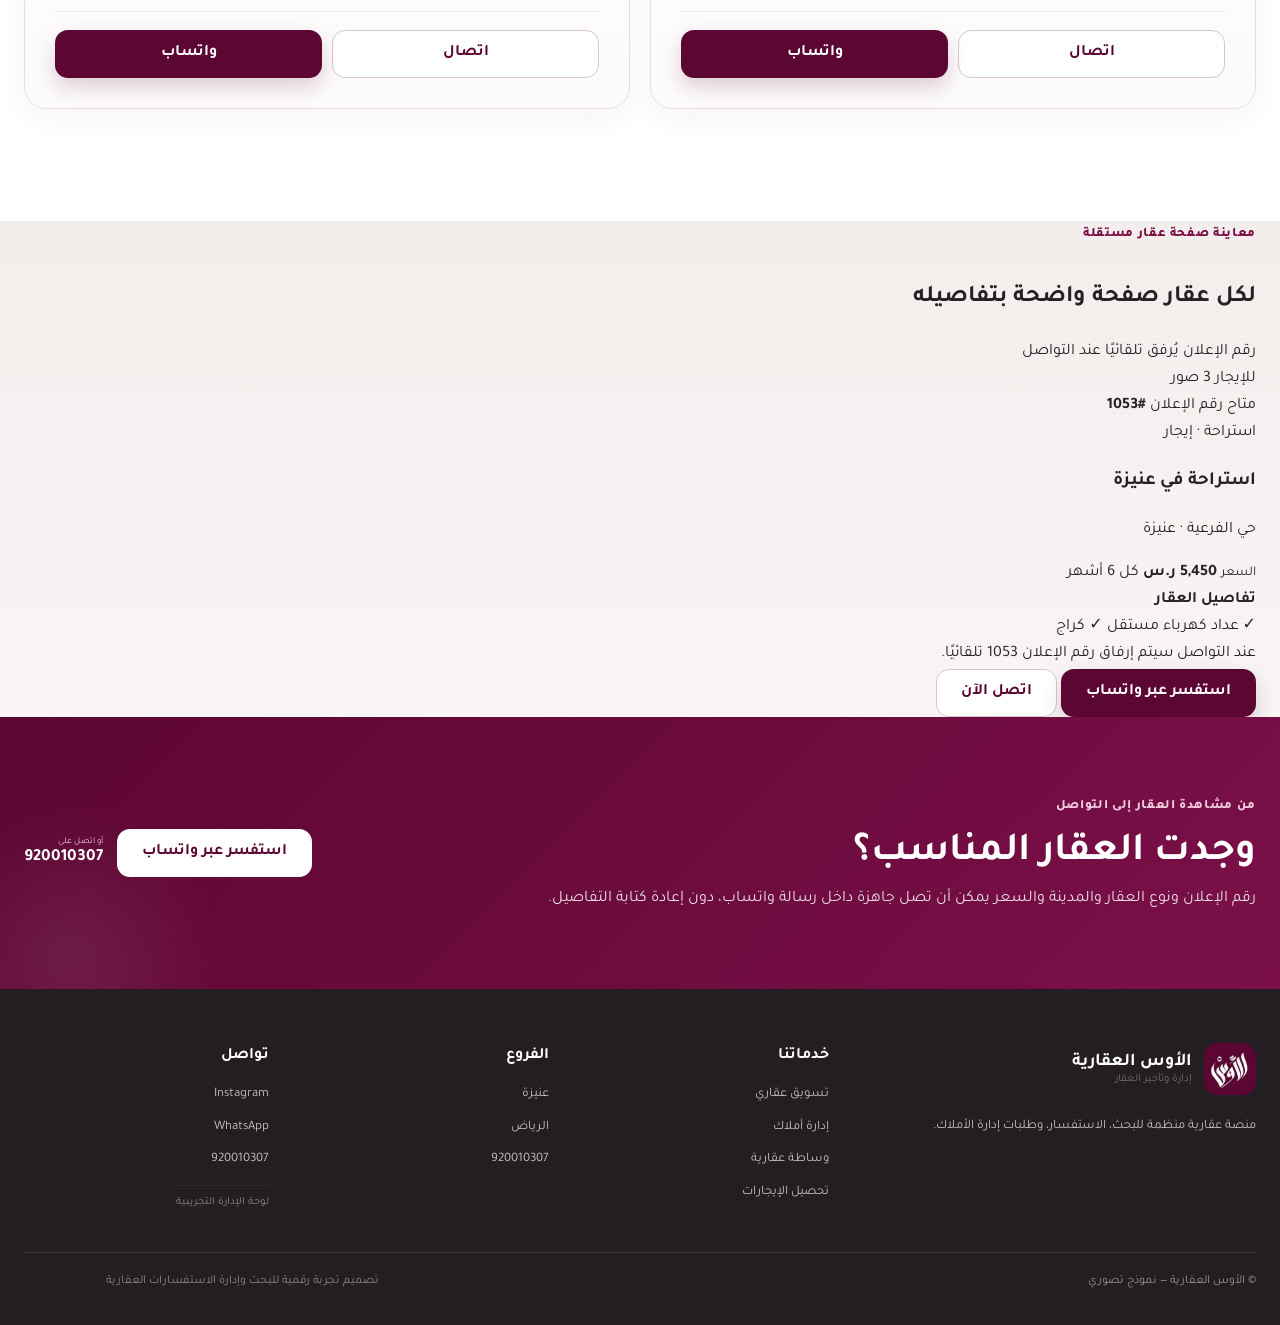
==== commit 99a07893: "Compact trust section and build realistic property detail preview" ====
--- a/index.html
+++ b/index.html
@@ -9,7 +9,7 @@
   <link rel="preconnect" href="https://fonts.googleapis.com">
   <link rel="preconnect" href="https://fonts.gstatic.com" crossorigin>
   <link href="https://fonts.googleapis.com/css2?family=Tajawal:wght@400;500;600;700;800&display=swap" rel="stylesheet">
-  <link rel="stylesheet" href="styles.css?v=15" />
+  <link rel="stylesheet" href="styles.css?v=16" />
 </head>
 <body>
   <header class="site-header" id="top">
@@ -173,22 +173,17 @@
       </div>
     </section>
 
-    <section class="section-pad trust-section" id="about">
-      <div class="container trust-grid">
-        <div class="trust-panel">
-          <span class="eyebrow light">ثقة مبنية على حضور قائم</span>
-          <h2>لماذا الأوس العقارية؟</h2>
-          <p>الفكرة لا تبدأ من هوية جديدة؛ بل تنظّم ما تملكه الشركة بالفعل من خدمات، فروع، تقييمات واعتماد عقاري داخل تجربة واحدة أسهل للعميل.</p>
-          <div class="trust-panel-actions">
-            <a class="btn btn-light" href="#branches">شاهد الفروع</a>
-            <a class="trust-text-link" href="#customerReviews">آراء العملاء ←</a>
-          </div>
-        </div>
-        <div class="trust-items">
-          <article><span>01</span><div><strong>إدارة وتأجير العقار</strong><p>خدمة أساسية ظاهرة بوضوح في حساب الشركة ومحتواها.</p></div></article>
-          <article><span>02</span><div><strong>الرياض وعنيزة</strong><p>وجود معلن في المدينتين مع إمكانية توجيه التواصل حسب الفرع.</p></div></article>
-          <article><span>03</span><div><strong>آراء عملاء فعلية</strong><p>تقييمات سبق أن شاركتها الشركة ويمكن تحويلها إلى عنصر ثقة واضح داخل الموقع.</p></div></article>
-          <article><span>04</span><div><strong>ترخيص عقاري</strong><p>يمكن إبراز بيانات الترخيص المنشورة لدى الشركة بصورة أوضح من بقائها داخل القصص.</p></div></article>
+    <section class="trust-section trust-compact" id="about">
+      <div class="container">
+        <div class="trust-compact-head">
+          <div><span class="eyebrow">ثقة واضحة</span><h2>لماذا الأوس العقارية؟</h2></div>
+          <p>خدمات وفروع واعتماد وآراء عملاء ضمن حضور عقاري قائم وموثوق.</p>
+        </div>
+        <div class="trust-compact-grid">
+          <article><span class="trust-icon">⌂</span><div><strong>إدارة وتأجير العقار</strong><p>خدمات مباشرة للملاك والباحثين عن العقار.</p></div></article>
+          <article><span class="trust-icon">⌖</span><div><strong>الرياض وعنيزة</strong><p>حضور معلن في المدينتين وتواصل حسب الفرع.</p></div></article>
+          <article><span class="trust-icon">✓</span><div><strong>اعتماد وترخيص عقاري</strong><p>بيانات اعتماد منشورة تعزز وضوح التعامل.</p></div></article>
+          <article><span class="trust-icon">★</span><div><strong>آراء عملاء وتواصل مباشر</strong><p>تقييمات منشورة وقنوات تواصل واضحة.</p></div></article>
         </div>
       </div>
     </section>
@@ -244,27 +239,59 @@
       </div>
     </section>
 
-    <section class="detail-preview section-pad-sm">
-      <div class="container">
-        <div class="detail-kicker"><span class="eyebrow">معاينة صفحة العقار</span><strong>هكذا ينتقل الإعلان من منشور إلى صفحة قابلة للبحث والاستفسار</strong></div>
-        <div class="preview-grid">
-          <div class="preview-gallery">
-            <div class="big"><span class="gallery-count">1 / 3</span></div>
-            <div class="mini m1"></div><div class="mini m2"></div>
-          </div>
-          <div class="preview-info">
-            <div class="preview-topline"><span class="available-pill"><i></i>متاح الآن</span><span class="listing-ref">#1053</span></div>
-            <h2>استراحة للإيجار في عنيزة</h2>
-            <p>بدل قراءة البيانات داخل صورة، تظهر تفاصيل العقار بشكل واضح ويمكن الوصول إليها من البحث مباشرة.</p>
-            <div class="preview-meta"><span>استراحة</span><span>حي الفرعية</span><span>عنيزة</span><span>إيجار</span></div>
-            <div class="price-line"><small>السعر</small><strong>5,450 ر.س</strong><span>كل 6 أشهر</span></div>
-            <div class="preview-features"><span>✓ عداد كهرباء مستقل</span><span>✓ كراج</span></div>
-            <div class="preview-actions">
-              <button class="btn btn-primary" data-open="1053">عرض تفاصيل الإعلان</button>
-              <a class="btn btn-outline" href="https://wa.me/966920010307?text=%D9%85%D8%B1%D8%AD%D8%A8%D9%8B%D8%A7%D8%8C%20%D8%A3%D8%B1%D8%BA%D8%A8%20%D9%81%D9%8A%20%D8%A7%D9%84%D8%A7%D8%B3%D8%AA%D9%81%D8%B3%D8%A7%D8%B1%20%D8%B9%D9%86%20%D8%A7%D9%84%D8%A5%D8%B9%D9%84%D8%A7%D9%86%20%D8%B1%D9%82%D9%85%201053%20%E2%80%94%20%D8%A7%D8%B3%D8%AA%D8%B1%D8%A7%D8%AD%D8%A9%20%D9%81%D9%8A%20%D8%B9%D9%86%D9%8A%D8%B2%D8%A9%20%E2%80%94%20%D8%A7%D9%84%D8%B3%D8%B9%D8%B1%205%2C450%20%D8%B1.%D8%B3." target="_blank" rel="noreferrer">واتساب مباشرة</a>
-            </div>
-          </div>
-        </div>
+    <section class="detail-preview property-detail-preview">
+      <div class="container">
+        <div class="property-preview-head">
+          <div><span class="eyebrow">معاينة صفحة عقار مستقلة</span><h2>لكل عقار صفحة واضحة بتفاصيله</h2></div>
+          <span class="auto-ref-note">رقم الإعلان يُرفق تلقائيًا عند التواصل</span>
+        </div>
+
+        <article class="property-detail-mock">
+          <div class="property-media">
+            <div class="property-main-image">
+              <span class="property-status-badge">للإيجار</span>
+              <span class="property-photo-count">3 صور</span>
+            </div>
+            <div class="property-thumbs">
+              <div class="property-thumb thumb-one"></div>
+              <div class="property-thumb thumb-two"></div>
+            </div>
+          </div>
+
+          <div class="property-detail-panel">
+            <div class="property-ref-row">
+              <span class="property-availability"><i></i> متاح</span>
+              <span class="property-ref">رقم الإعلان <b>#1053</b></span>
+            </div>
+
+            <div class="property-title-block">
+              <span class="property-type">استراحة · إيجار</span>
+              <h3>استراحة في عنيزة</h3>
+              <p>حي الفرعية · عنيزة</p>
+            </div>
+
+            <div class="property-price-block">
+              <small>السعر</small>
+              <strong>5,450 ر.س</strong>
+              <span>كل 6 أشهر</span>
+            </div>
+
+            <div class="property-details-block">
+              <strong>تفاصيل العقار</strong>
+              <div class="property-features">
+                <span>✓ عداد كهرباء مستقل</span>
+                <span>✓ كراج</span>
+              </div>
+            </div>
+
+            <div class="property-contact-note">عند التواصل سيتم إرفاق رقم الإعلان 1053 تلقائيًا.</div>
+
+            <div class="property-detail-actions">
+              <a class="btn btn-primary" href="https://wa.me/966920010307?text=%D9%85%D8%B1%D8%AD%D8%A8%D9%8B%D8%A7%D8%8C%20%D8%A3%D8%B1%D8%BA%D8%A8%20%D9%81%D9%8A%20%D8%A7%D9%84%D8%A7%D8%B3%D8%AA%D9%81%D8%B3%D8%A7%D8%B1%20%D8%B9%D9%86%20%D8%A7%D9%84%D8%A5%D8%B9%D9%84%D8%A7%D9%86%20%D8%B1%D9%82%D9%85%201053" target="_blank" rel="noreferrer">استفسر عبر واتساب</a>
+              <a class="btn btn-outline" href="tel:920010307">اتصل الآن</a>
+            </div>
+          </div>
+        </article>
       </div>
     </section>
 
--- a/styles.css
+++ b/styles.css
@@ -165,3 +165,8 @@
 .floating-wa{bottom:24px;left:24px}
 @media(min-width:681px){.footer-bottom{padding-left:82px}}
 @media(max-width:680px){.cta-actions{min-width:0}.footer{padding-top:48px}.footer-bottom{padding-bottom:68px}.floating-wa{width:50px;height:50px;bottom:18px;left:18px}}
+
+/* Keep phone numbers aligned inside RTL footer columns */
+.footer-phone{direction:ltr;unicode-bidi:isolate;display:block;width:max-content;justify-self:start;text-align:left}
+.footer-grid>div{min-width:0}
+@media(max-width:680px){.footer-phone{justify-self:start}}
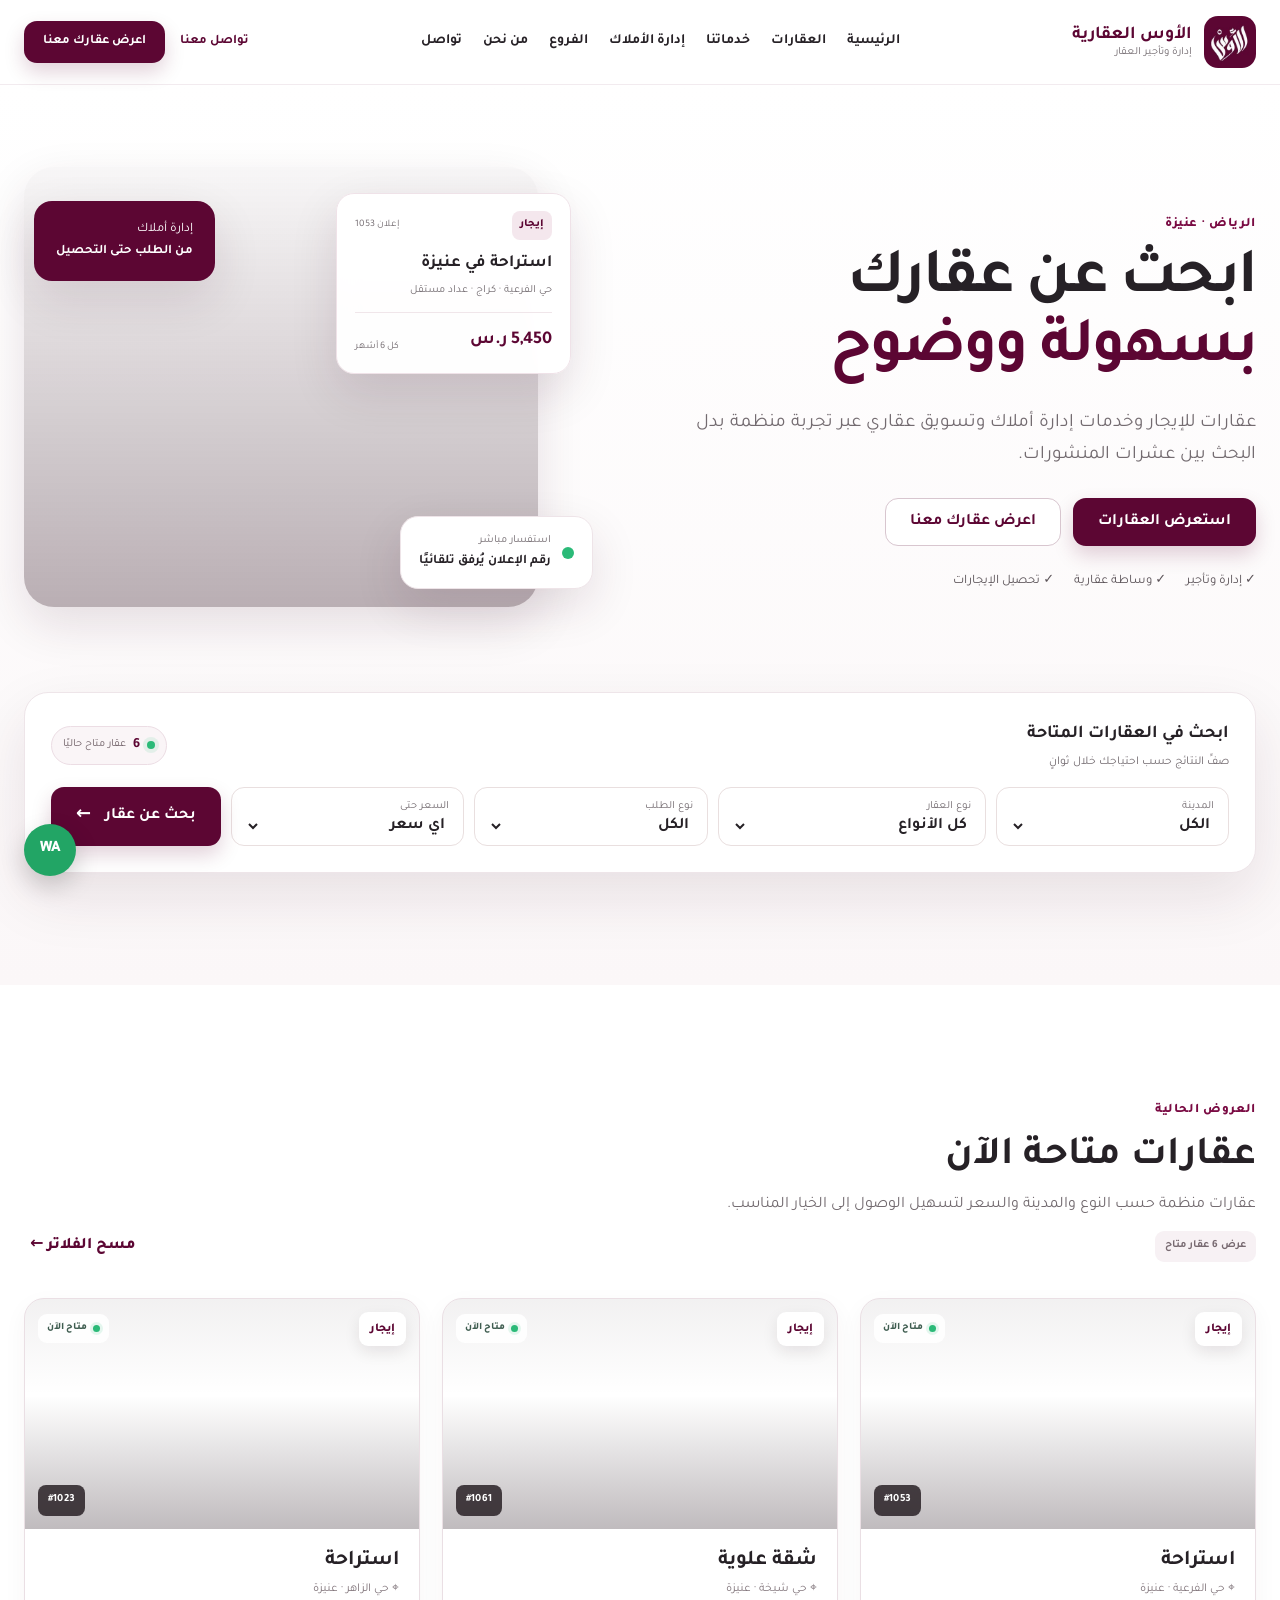
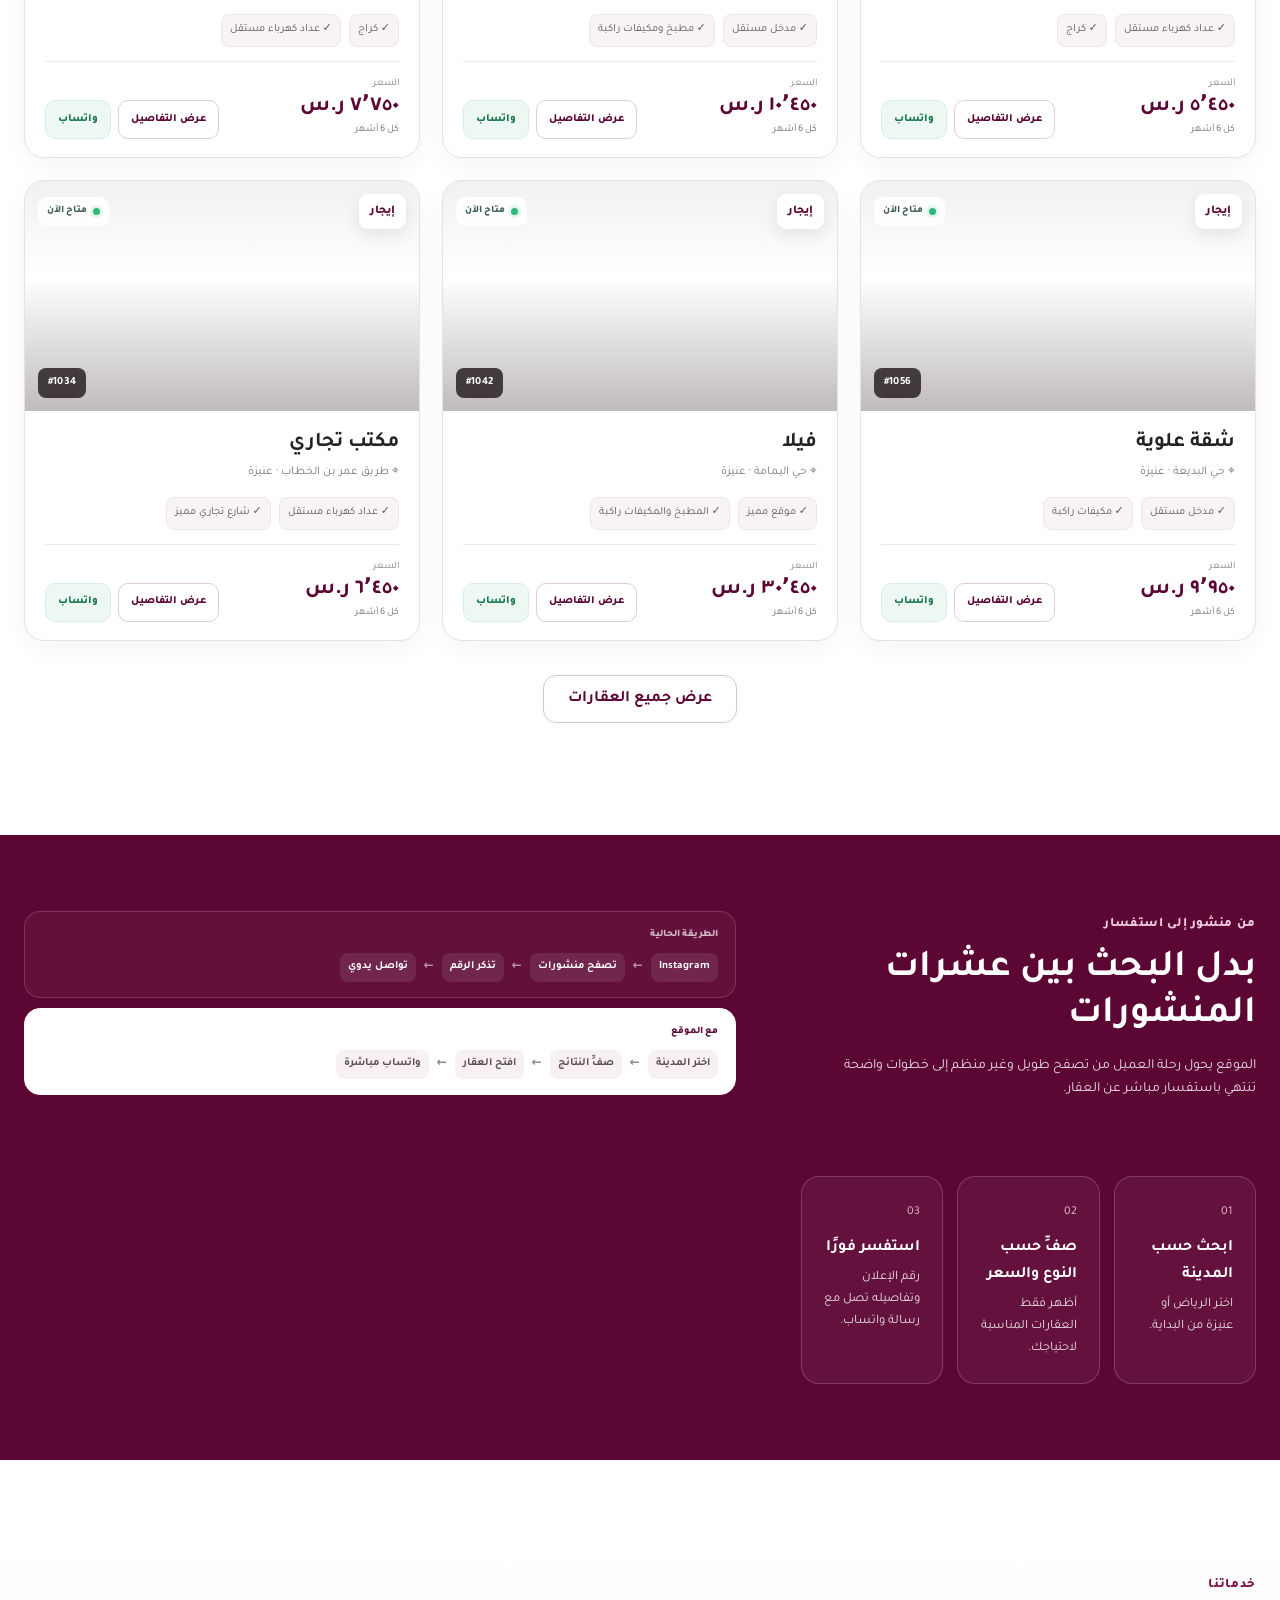
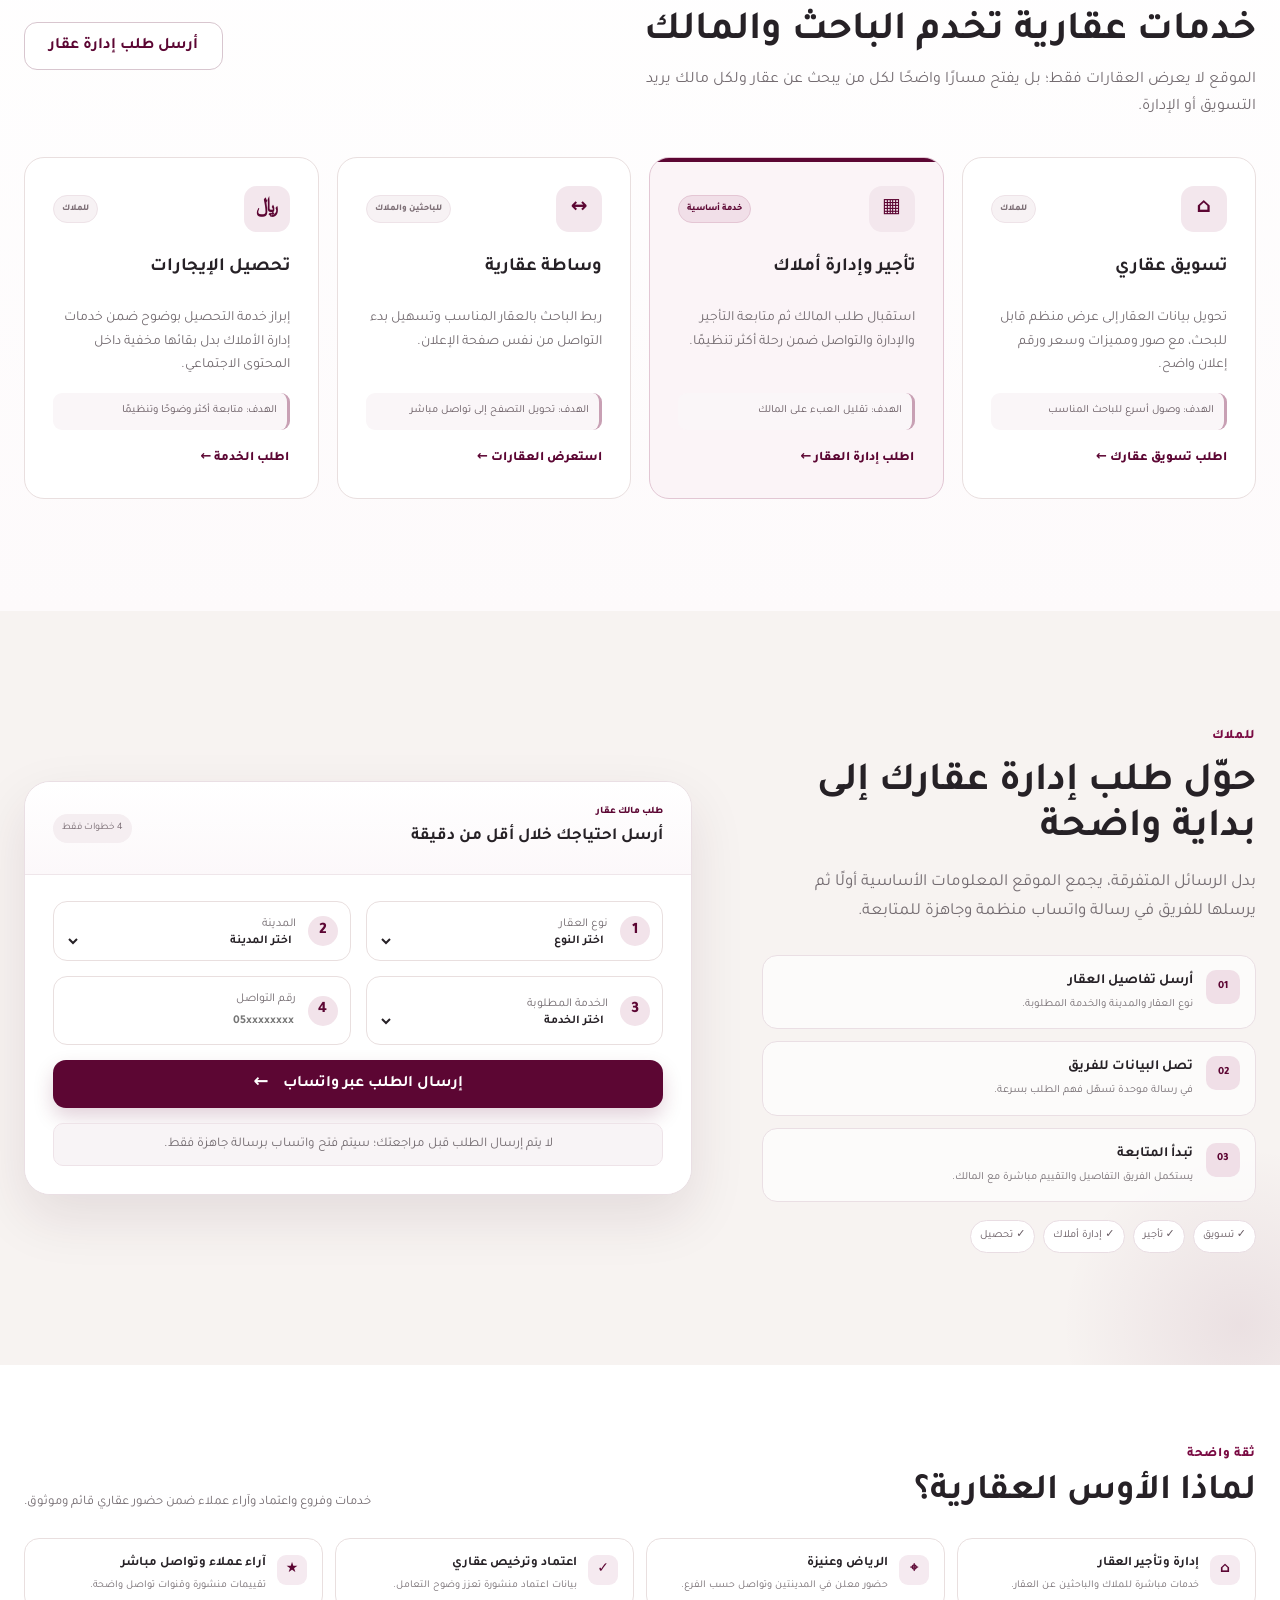
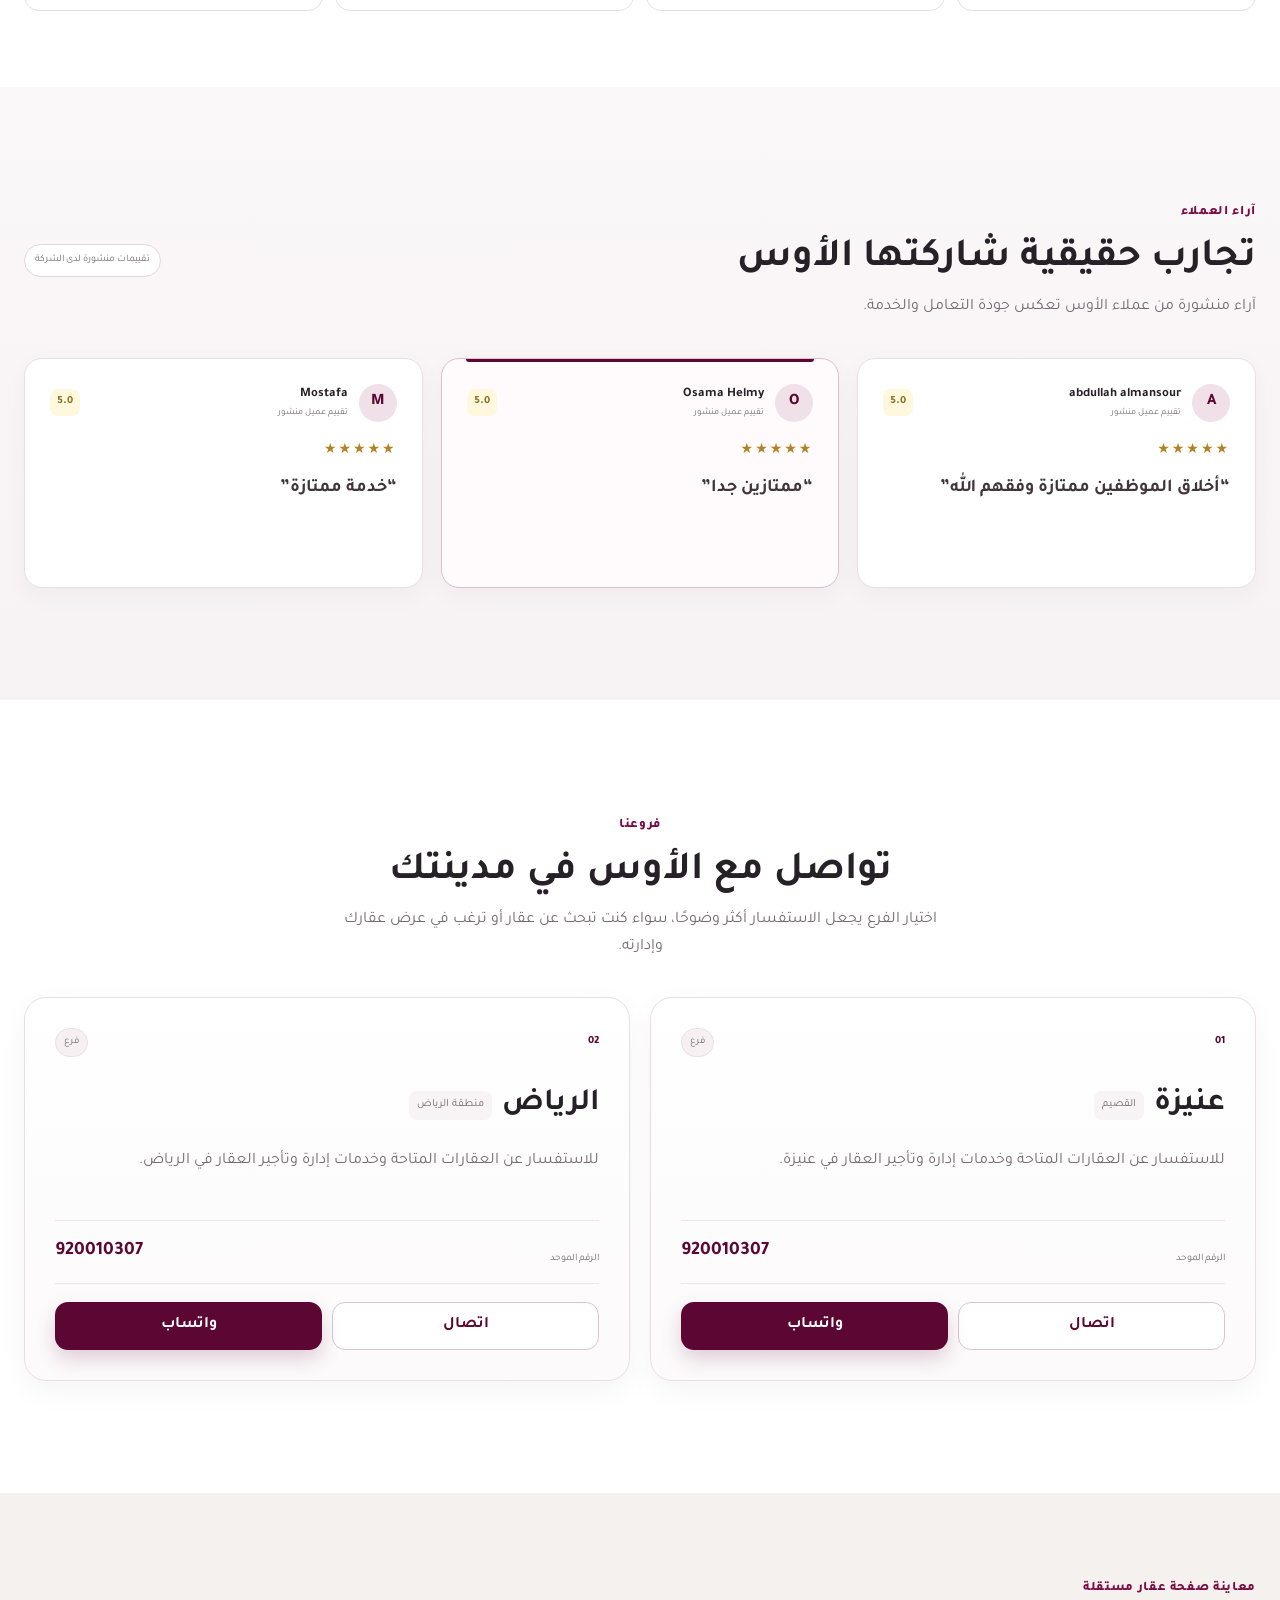
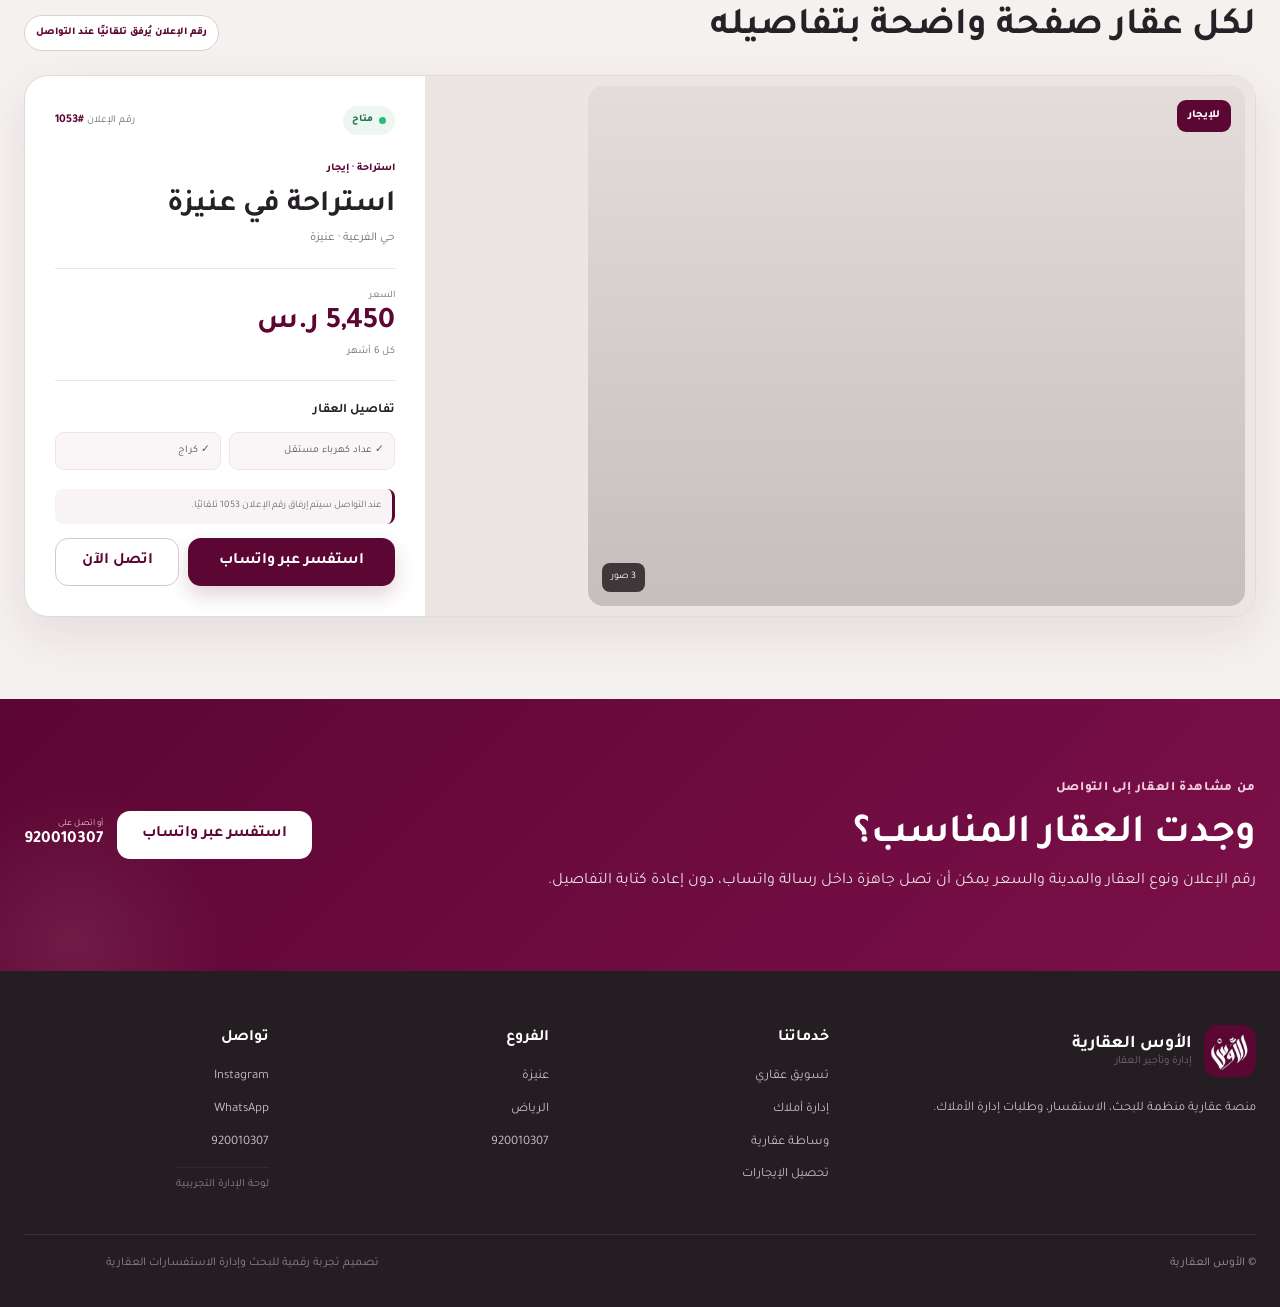
==== commit c2c32702: "Polish client-facing copy and sync property filters" ====
--- a/index.html
+++ b/index.html
@@ -3,13 +3,13 @@
 <head>
   <meta charset="utf-8" />
   <meta name="viewport" content="width=device-width, initial-scale=1" />
-  <title>الأوس العقارية | نموذج الصفحة الرئيسية</title>
+  <title>الأوس العقارية | إدارة وتأجير العقار</title>
   <meta name="description" content="نموذج تصوري لموقع الأوس العقارية — بحث عقارات، إدارة أملاك، وتسويق عقاري." />
   <meta name="robots" content="noindex,nofollow" />
   <link rel="preconnect" href="https://fonts.googleapis.com">
   <link rel="preconnect" href="https://fonts.gstatic.com" crossorigin>
   <link href="https://fonts.googleapis.com/css2?family=Tajawal:wght@400;500;600;700;800&display=swap" rel="stylesheet">
-  <link rel="stylesheet" href="styles.css?v=16" />
+  <link rel="stylesheet" href="styles.css?v=17" />
 </head>
 <body>
   <header class="site-header" id="top">
@@ -59,7 +59,7 @@
 </div>
         <form id="propertySearch" class="property-search">
           <label><span>المدينة</span><select id="city"><option value="all">الكل</option><option value="عنيزة">عنيزة</option><option value="الرياض">الرياض</option></select></label>
-          <label><span>نوع العقار</span><select id="type"><option value="all">كل الأنواع</option><option>استراحة</option><option>شقة أرضية</option><option>شقة علوية</option><option>فيلا</option><option>مكتب تجاري</option><option>صالة تجارية</option></select></label>
+          <label><span>نوع العقار</span><select id="type"><option value="all">كل الأنواع</option><option>شقة</option><option>شقة أرضية</option><option>شقة علوية</option><option>فيلا</option><option>استراحة</option><option>مكتب</option><option>مكتب تجاري</option><option>محل</option><option>محل تجاري</option><option>صالة تجارية</option><option>دور</option><option>عمارة</option><option>أرض</option><option>أخرى</option></select></label>
           <label><span>نوع الطلب</span><select id="deal"><option value="all">الكل</option><option value="إيجار">إيجار</option><option value="بيع">بيع</option></select></label>
           <label><span>السعر حتى</span><select id="price"><option value="all">أي سعر</option><option value="5000">5,000 ر.س</option><option value="10000">10,000 ر.س</option><option value="20000">20,000 ر.س</option><option value="40000">40,000 ر.س</option></select></label>
           <button class="btn btn-primary search-btn" type="submit"><span>بحث عن عقار</span><b>←</b></button>
@@ -69,7 +69,7 @@
 
     <section class="section-pad listings-section" id="listings">
       <div class="container">
-        <div class="section-head"><div><span class="eyebrow">العروض الحالية</span><h2>عقارات متاحة الآن</h2><p>نماذج مبنية على فئات وإعلانات منشورة لدى الأوس، مع صور توضيحية في هذا النموذج.</p><div class="results-summary" id="resultsSummary">عرض أحدث العقارات المتاحة</div></div><button id="resetFilters" class="link-btn">مسح الفلاتر ←</button></div>
+        <div class="section-head"><div><span class="eyebrow">العروض الحالية</span><h2>عقارات متاحة الآن</h2><p>عقارات منظمة حسب النوع والمدينة والسعر لتسهيل الوصول إلى الخيار المناسب.</p><div class="results-summary" id="resultsSummary">عرض أحدث العقارات المتاحة</div></div><button id="resetFilters" class="link-btn">مسح الفلاتر ←</button></div>
         <div class="listing-grid" id="listingGrid"></div>
         <div class="center"><button class="btn btn-outline" id="showAllListings" type="button">عرض جميع العقارات</button></div>
       </div>
@@ -191,7 +191,7 @@
     <section class="section-pad reviews-section" id="customerReviews">
       <div class="container">
         <div class="section-head reviews-head">
-          <div><span class="eyebrow">آراء العملاء</span><h2>تجارب حقيقية شاركتها الأوس</h2><p>نماذج من التقييمات المتوفرة لدى الشركة، بدل استخدام شهادات تجريبية أو نصوص مختلقة.</p></div>
+          <div><span class="eyebrow">آراء العملاء</span><h2>تجارب حقيقية شاركتها الأوس</h2><p>آراء منشورة من عملاء الأوس تعكس جودة التعامل والخدمة.</p></div>
           <span class="reviews-source">تقييمات منشورة لدى الشركة</span>
         </div>
         <div class="review-grid real-reviews">
@@ -211,8 +211,7 @@
             <blockquote>“خدمة ممتازة”</blockquote>
           </article>
         </div>
-        <div class="review-note">تم استخدام نصوص قصيرة واضحة فقط من التقييمات المتوفرة، للحفاظ على دقة النموذج وعدم اختلاق أي شهادة.</div>
-      </div>
+        </div>
     </section>
 
     <section class="section-pad branches-section" id="branches">
@@ -313,14 +312,14 @@
       <div><strong>الفروع</strong><a href="#branches">عنيزة</a><a href="#branches">الرياض</a><a href="tel:920010307" class="footer-phone" dir="ltr">920010307</a></div>
       <div><strong>تواصل</strong><a href="https://instagram.com/alawss.6006" target="_blank" rel="noreferrer">Instagram</a><a href="https://wa.me/966920010307" target="_blank" rel="noreferrer">WhatsApp</a><a href="tel:920010307" class="footer-phone" dir="ltr">920010307</a><a href="admin.html" class="admin-link">لوحة الإدارة التجريبية</a></div>
     </div>
-    <div class="container footer-bottom"><span>© الأوس العقارية — نموذج تصوري</span><span>تصميم تجربة رقمية للبحث وإدارة الاستفسارات العقارية</span></div>
+    <div class="container footer-bottom"><span>© الأوس العقارية</span><span>تصميم تجربة رقمية للبحث وإدارة الاستفسارات العقارية</span></div>
   </footer>
 
   <a class="floating-wa" href="https://wa.me/966920010307" target="_blank" rel="noreferrer" aria-label="واتساب">WA</a>
 
-  <div class="modal" id="listingModal" aria-hidden="true"><div class="modal-backdrop" data-close></div><div class="modal-card"><button class="modal-close" data-close>×</button><div class="modal-image" id="modalImage"></div><div class="modal-body"><span class="eyebrow">تفاصيل العقار</span><h3 id="modalTitle"></h3><div class="modal-tags" id="modalTags"></div><div class="modal-price" id="modalPrice"></div><ul id="modalFeatures"></ul><a class="btn btn-primary btn-full" id="modalWhatsApp" target="_blank" rel="noreferrer">استفسر عبر واتساب</a></div></div></div>
-
-  <script src="script.js?v=8"></script>
+  <div class="modal" id="listingModal" aria-hidden="true"><div class="modal-backdrop" data-close></div><div class="modal-card"><button class="modal-close" data-close>×</button><div class="modal-media"><div class="modal-image" id="modalImage"></div><div class="modal-thumbs" id="modalThumbs"></div></div><div class="modal-body"><span class="eyebrow">تفاصيل العقار</span><h3 id="modalTitle"></h3><div class="modal-tags" id="modalTags"></div><div class="modal-price" id="modalPrice"></div><ul id="modalFeatures"></ul><a class="btn btn-primary btn-full" id="modalWhatsApp" target="_blank" rel="noreferrer">استفسر عبر واتساب</a></div></div></div>
+
+  <script src="script.js?v=17"></script>
 </body>
 </html>
 
--- a/styles.css
+++ b/styles.css
@@ -170,3 +170,55 @@
 .footer-phone{direction:ltr;unicode-bidi:isolate;display:block;width:max-content;justify-self:start;text-align:left}
 .footer-grid>div{min-width:0}
 @media(max-width:680px){.footer-phone{justify-self:start}}
+
+/* === Scoped refinement: compact trust section only === */
+.trust-compact{padding:76px 0;background:#fff}
+.trust-compact-head{display:flex;align-items:end;justify-content:space-between;gap:32px;margin-bottom:24px}
+.trust-compact-head .eyebrow{margin-bottom:7px}
+.trust-compact-head h2{font-size:36px;line-height:1.15;margin:0}
+.trust-compact-head>p{max-width:460px;margin:0;color:var(--muted);font-size:13px}
+.trust-compact-grid{display:grid;grid-template-columns:repeat(4,1fr);gap:12px}
+.trust-compact-grid article{display:flex;align-items:flex-start;gap:11px;padding:16px 15px;border:1px solid var(--line);border-radius:15px;background:#fff}
+.trust-icon{flex:0 0 30px;width:30px;height:30px;border-radius:9px;background:#f5eaf0;color:var(--burg);display:grid;place-items:center;font-size:14px;font-weight:800}
+.trust-compact-grid strong{display:block;font-size:13px;color:var(--ink);line-height:1.35}
+.trust-compact-grid p{margin:5px 0 0;color:var(--muted);font-size:10.5px;line-height:1.55}
+@media(max-width:1020px){.trust-compact-grid{grid-template-columns:repeat(2,1fr)}}
+@media(max-width:680px){.trust-compact{padding:56px 0}.trust-compact-head{display:block;margin-bottom:18px}.trust-compact-head h2{font-size:30px}.trust-compact-head>p{margin-top:8px}.trust-compact-grid{grid-template-columns:1fr}.trust-compact-grid article{padding:14px}}
+
+/* === Scoped refinement: true property detail preview only === */
+.property-detail-preview{padding:82px 0;background:#f5f1ef}
+.property-preview-head{display:flex;align-items:end;justify-content:space-between;gap:28px;margin-bottom:24px}
+.property-preview-head .eyebrow{margin-bottom:7px}
+.property-preview-head h2{font-size:38px;line-height:1.15;margin:0}
+.auto-ref-note{font-size:10.5px;font-weight:800;color:var(--burg);background:#fff;border:1px solid #dfcbd5;padding:8px 11px;border-radius:999px;white-space:nowrap}
+.property-detail-mock{display:grid;grid-template-columns:minmax(0,1.35fr) minmax(350px,.65fr);background:#fff;border:1px solid #e3d8dd;border-radius:24px;overflow:hidden;box-shadow:0 18px 48px rgba(59,17,39,.09)}
+.property-media{display:grid;grid-template-columns:minmax(0,1fr) 145px;gap:8px;padding:10px;background:#ece5e3;min-height:520px}
+.property-main-image,.property-thumb{background-size:cover;background-position:center;border-radius:15px;position:relative;overflow:hidden}
+.property-main-image{background-image:linear-gradient(180deg,rgba(26,13,20,.04),rgba(26,13,20,.18)),url('https://images.unsplash.com/photo-1600585154340-be6161a56a0c?auto=format&fit=crop&w=1400&q=88')}
+.property-thumbs{display:grid;grid-template-rows:1fr 1fr;gap:8px}
+.thumb-one{background-image:url('https://images.unsplash.com/photo-1600566753190-17f0baa2a6c3?auto=format&fit=crop&w=700&q=85')}
+.thumb-two{background-image:url('https://images.unsplash.com/photo-1600607687939-ce8a6c25118c?auto=format&fit=crop&w=700&q=85')}
+.property-status-badge{position:absolute;top:14px;right:14px;background:var(--burg);color:#fff;padding:7px 11px;border-radius:9px;font-size:11px;font-weight:800}
+.property-photo-count{position:absolute;left:14px;bottom:14px;background:rgba(31,22,27,.8);color:#fff;padding:6px 9px;border-radius:8px;font-size:10px}
+.property-detail-panel{padding:30px;display:flex;flex-direction:column}
+.property-ref-row{display:flex;align-items:center;justify-content:space-between;gap:12px;margin-bottom:20px}
+.property-availability{display:inline-flex;align-items:center;gap:6px;color:#276e50;background:#edf7f2;padding:6px 9px;border-radius:999px;font-size:10px;font-weight:800}
+.property-availability i{width:7px;height:7px;border-radius:50%;background:#2bba78}
+.property-ref{font-size:10.5px;color:var(--muted)}.property-ref b{color:var(--burg);font-size:12px}
+.property-title-block{padding-bottom:20px;border-bottom:1px solid #eee5e9}
+.property-type{font-size:10.5px;color:var(--burg);font-weight:800}
+.property-title-block h3{font-size:30px;line-height:1.2;margin:6px 0 4px}
+.property-title-block p{margin:0;color:var(--muted);font-size:12px}
+.property-price-block{display:grid;padding:19px 0;border-bottom:1px solid #eee5e9}
+.property-price-block small{font-size:10px;color:var(--muted)}
+.property-price-block strong{font-size:30px;line-height:1.25;color:var(--burg)}
+.property-price-block span{font-size:10.5px;color:var(--muted)}
+.property-details-block{padding:19px 0}
+.property-details-block>strong{display:block;font-size:13px;margin-bottom:10px}
+.property-features{display:grid;grid-template-columns:1fr 1fr;gap:8px}
+.property-features span{padding:9px 10px;background:#faf6f8;border:1px solid #eee3e8;border-radius:9px;font-size:10.5px;color:#5d5257}
+.property-contact-note{font-size:10px;color:#766a70;background:#f8f3f5;border-right:3px solid var(--burg);padding:9px 10px;border-radius:8px;margin-top:auto}
+.property-detail-actions{display:grid;grid-template-columns:1.25fr .75fr;gap:9px;margin-top:14px}
+.property-detail-actions .btn{width:100%;padding-inline:14px}
+@media(max-width:1020px){.property-detail-mock{grid-template-columns:1fr}.property-media{min-height:460px}.property-detail-panel{padding:26px}}
+@media(max-width:680px){.property-detail-preview{padding:58px 0}.property-preview-head{display:block;margin-bottom:18px}.property-preview-head h2{font-size:30px}.auto-ref-note{display:inline-flex;margin-top:10px;white-space:normal}.property-detail-mock{border-radius:18px}.property-media{display:block;min-height:0;padding:8px}.property-main-image{height:300px}.property-thumbs{grid-template-columns:1fr 1fr;grid-template-rows:none;margin-top:8px}.property-thumb{height:105px}.property-detail-panel{padding:20px}.property-title-block h3{font-size:26px}.property-features{grid-template-columns:1fr}.property-detail-actions{grid-template-columns:1fr}.property-detail-actions .btn{min-height:48px}}
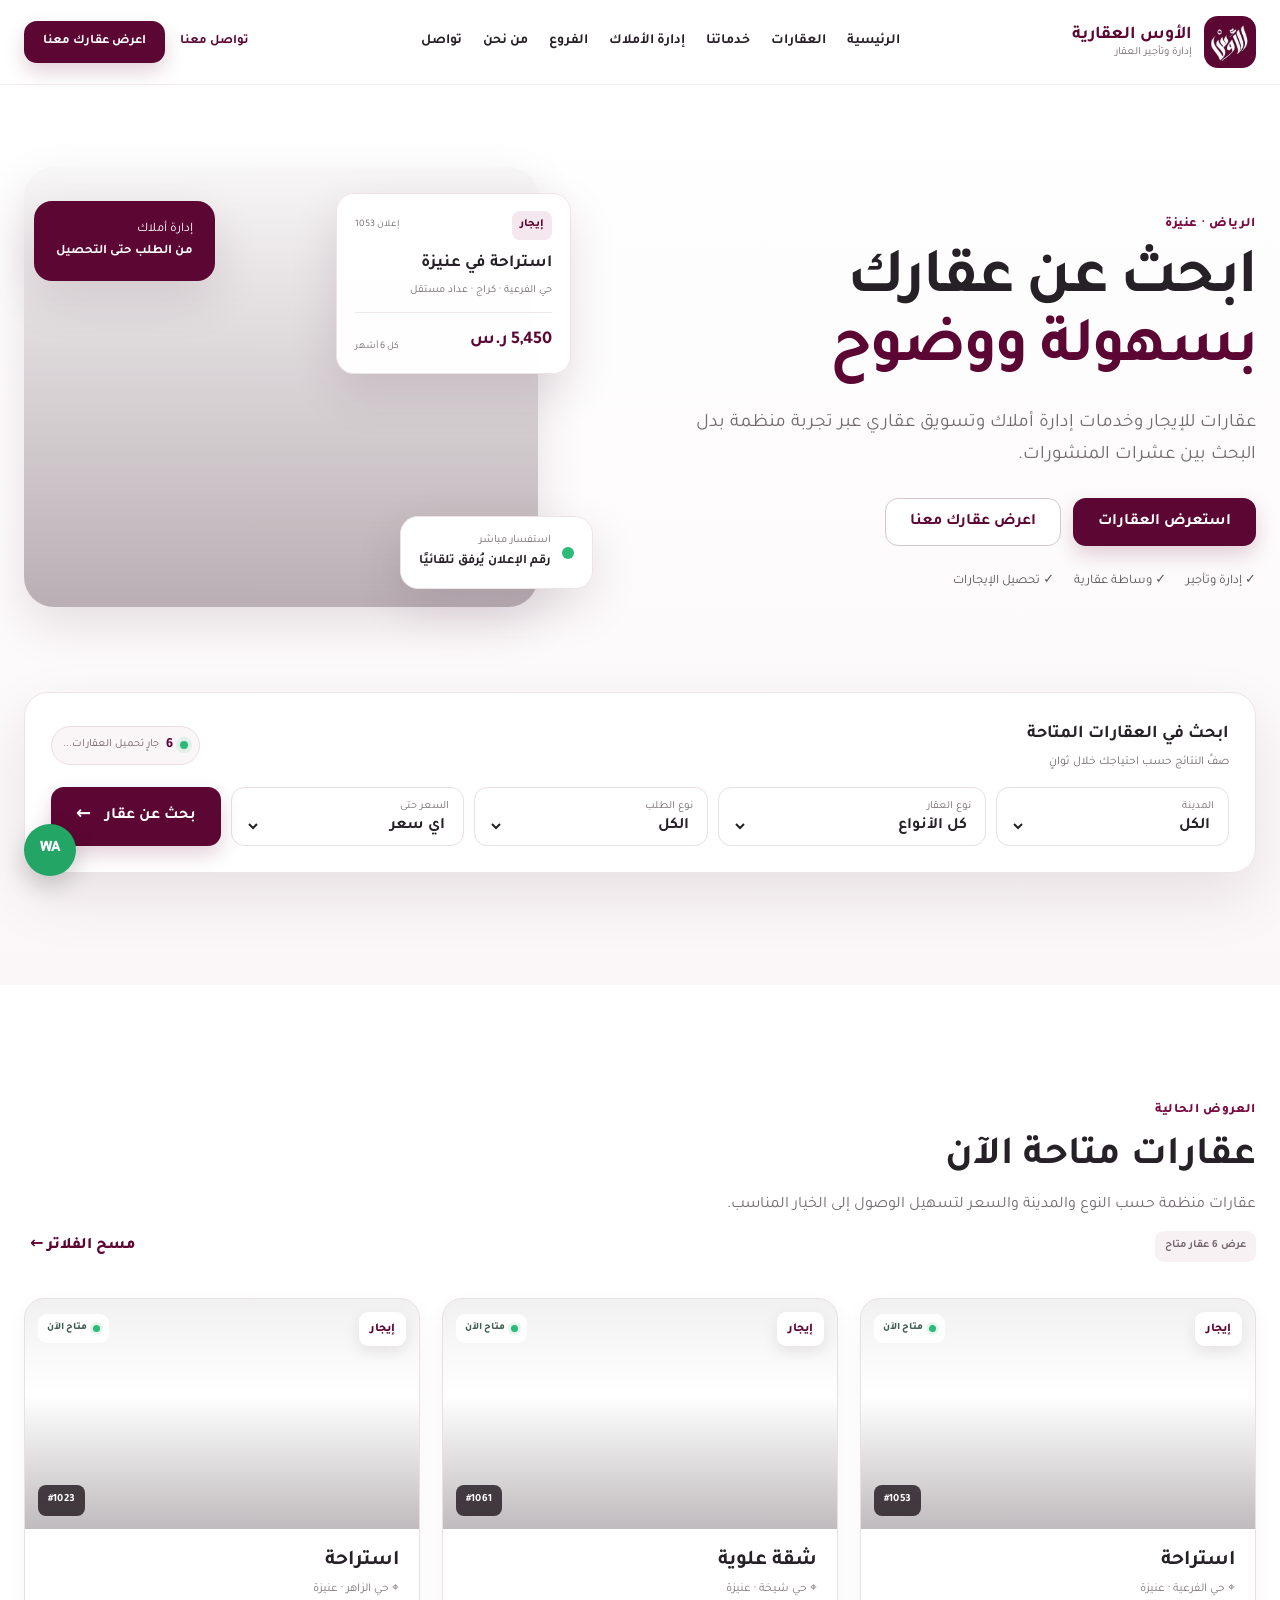
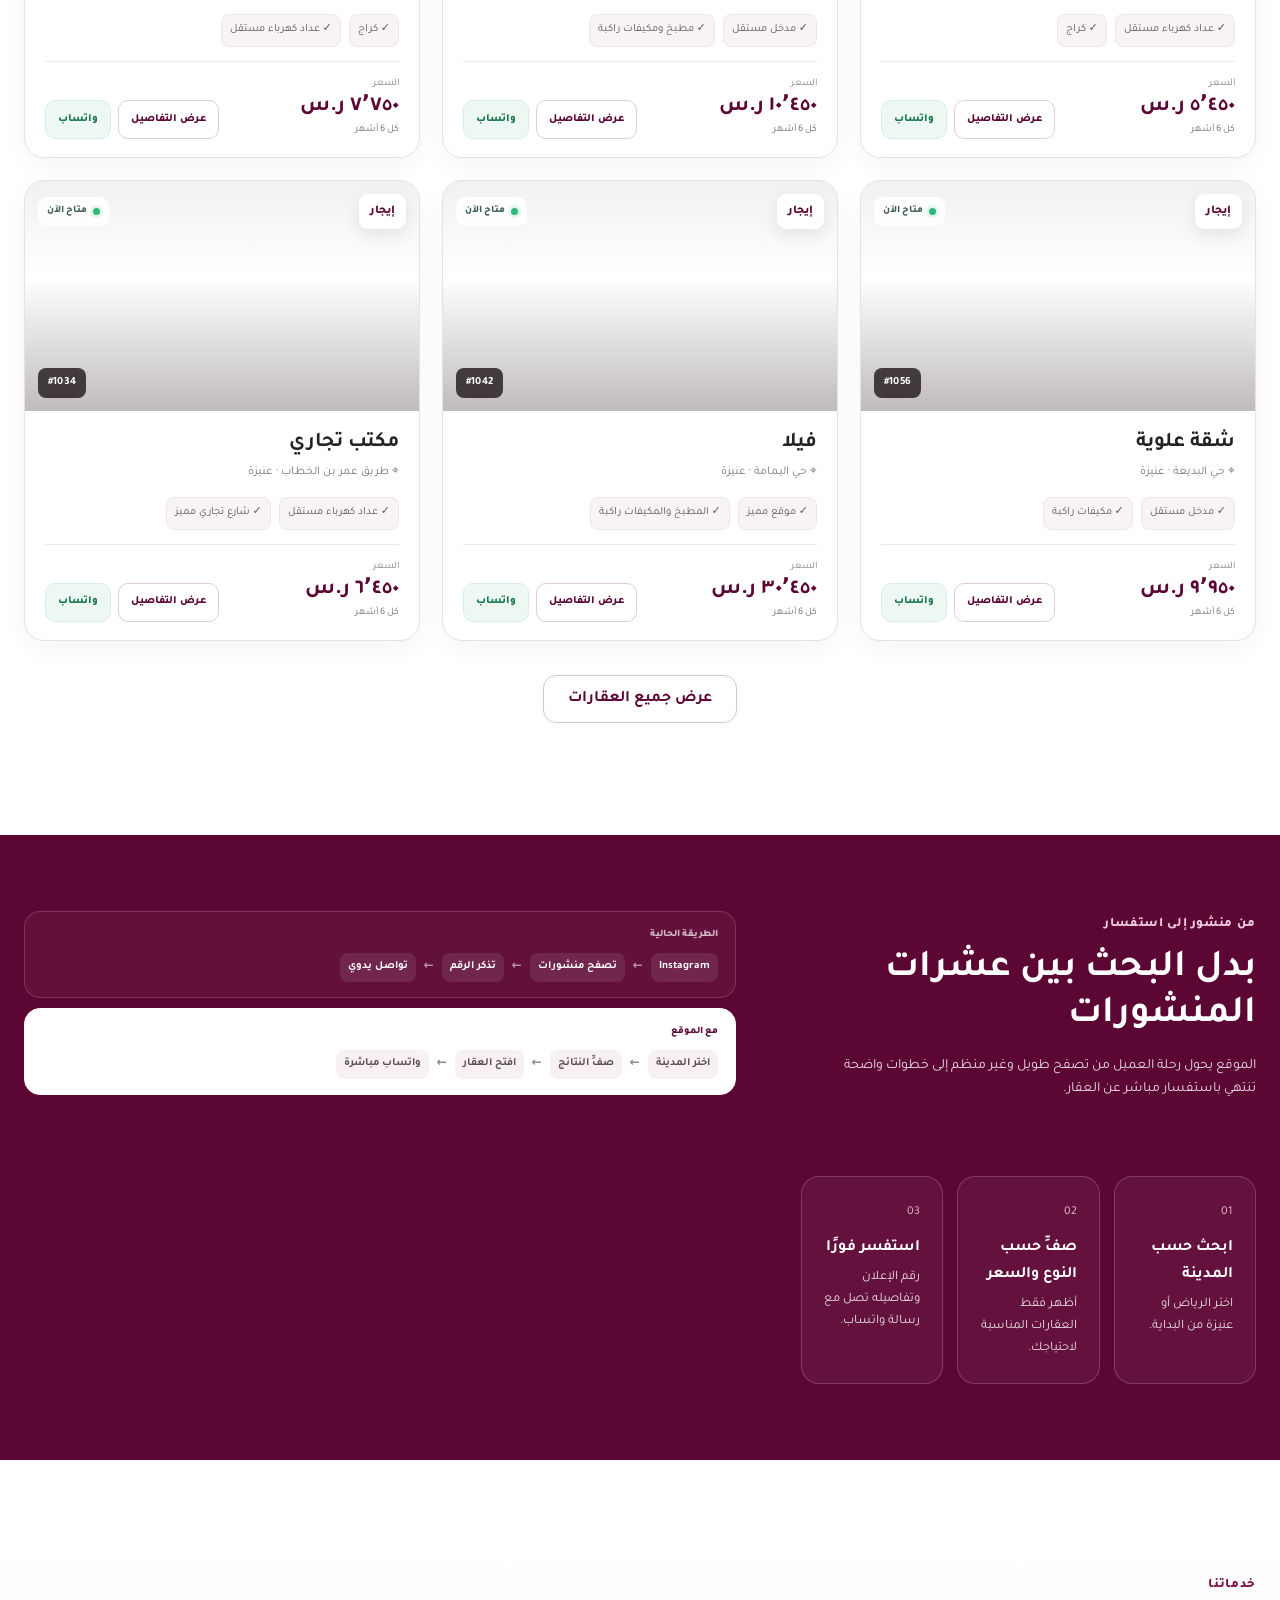
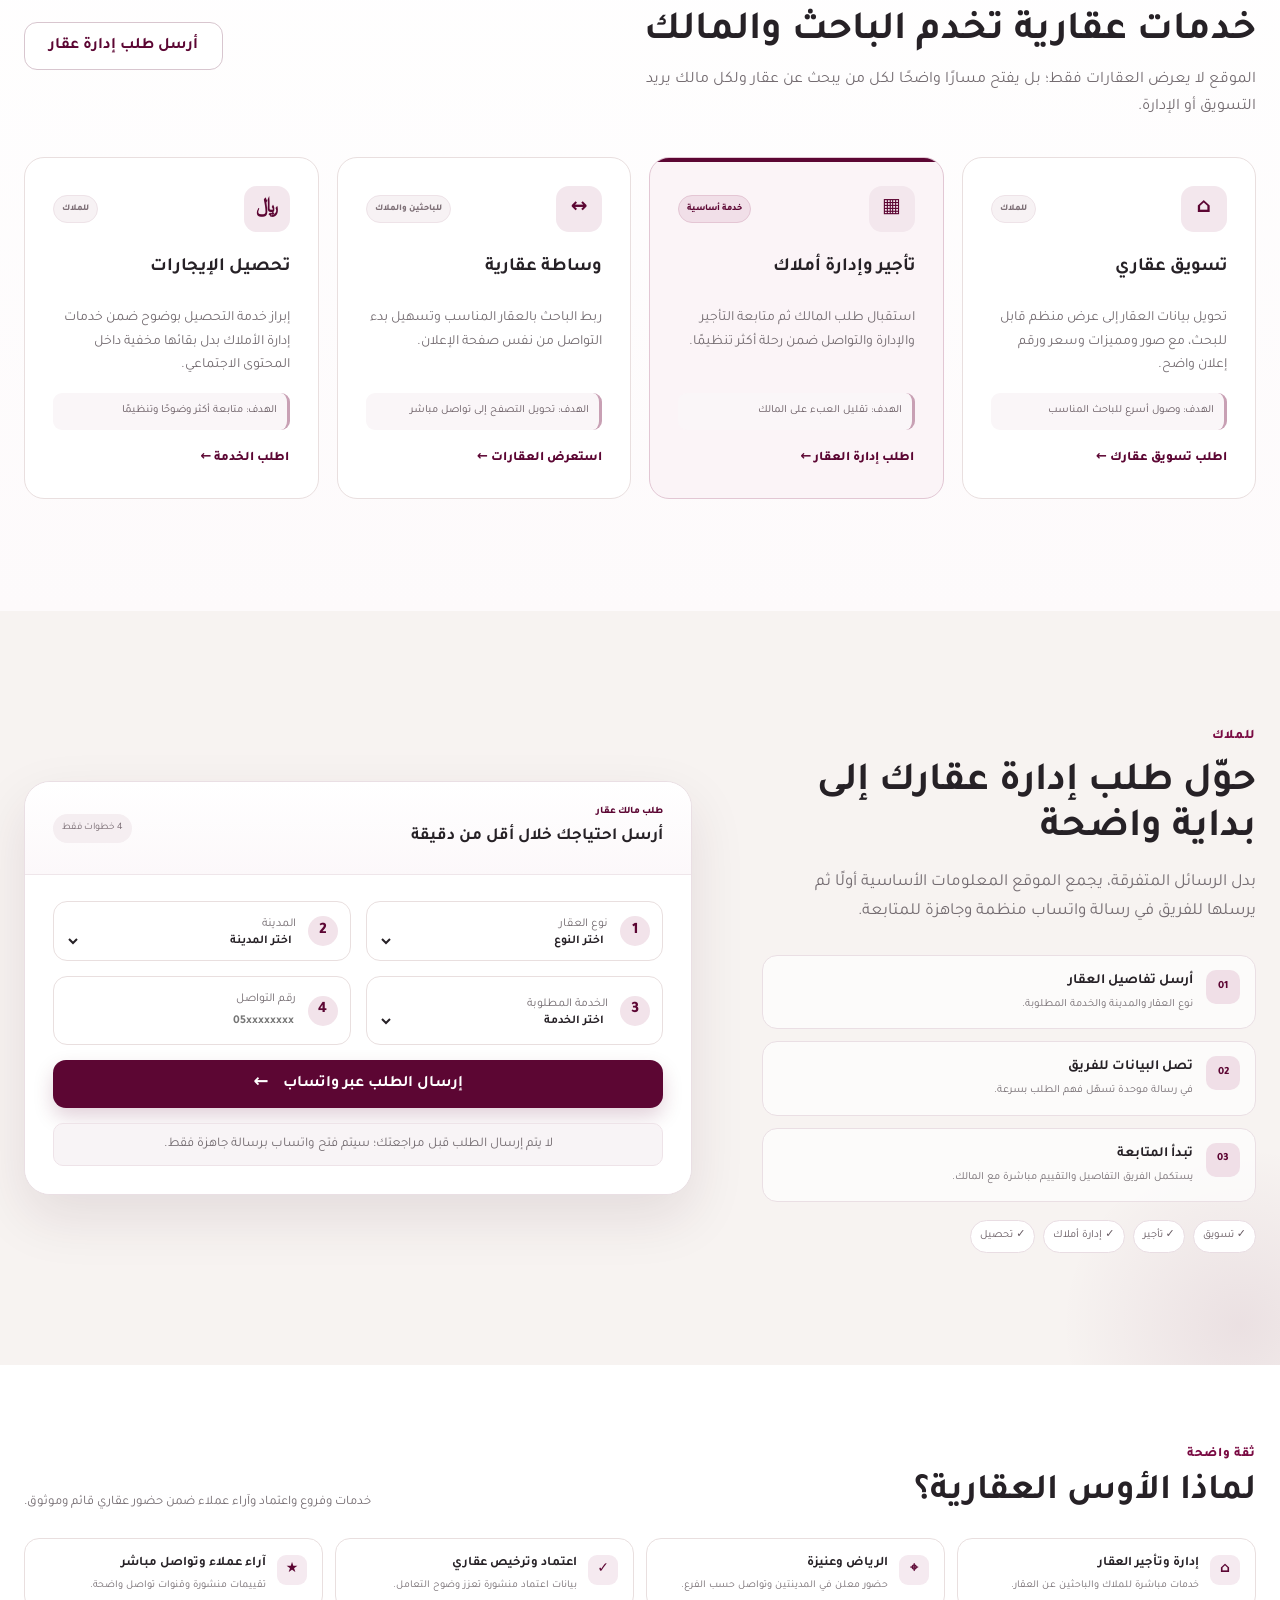
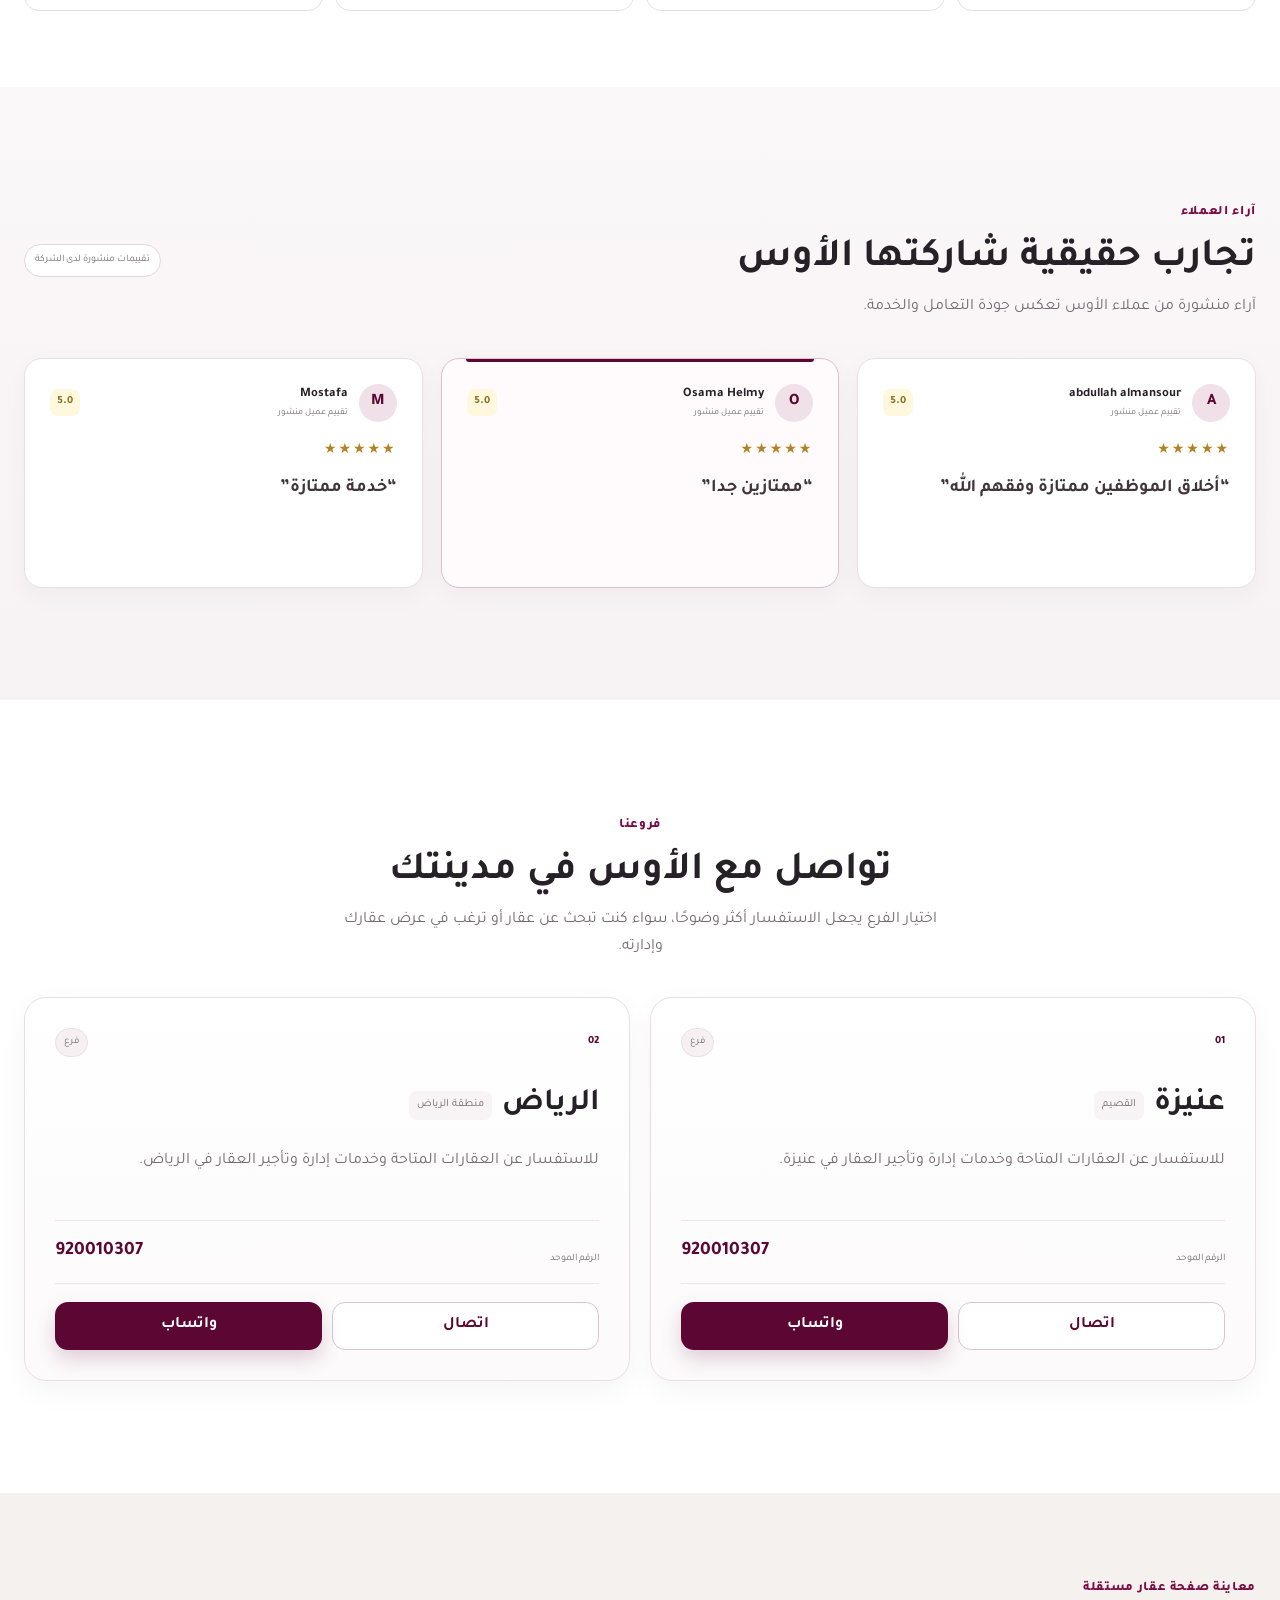
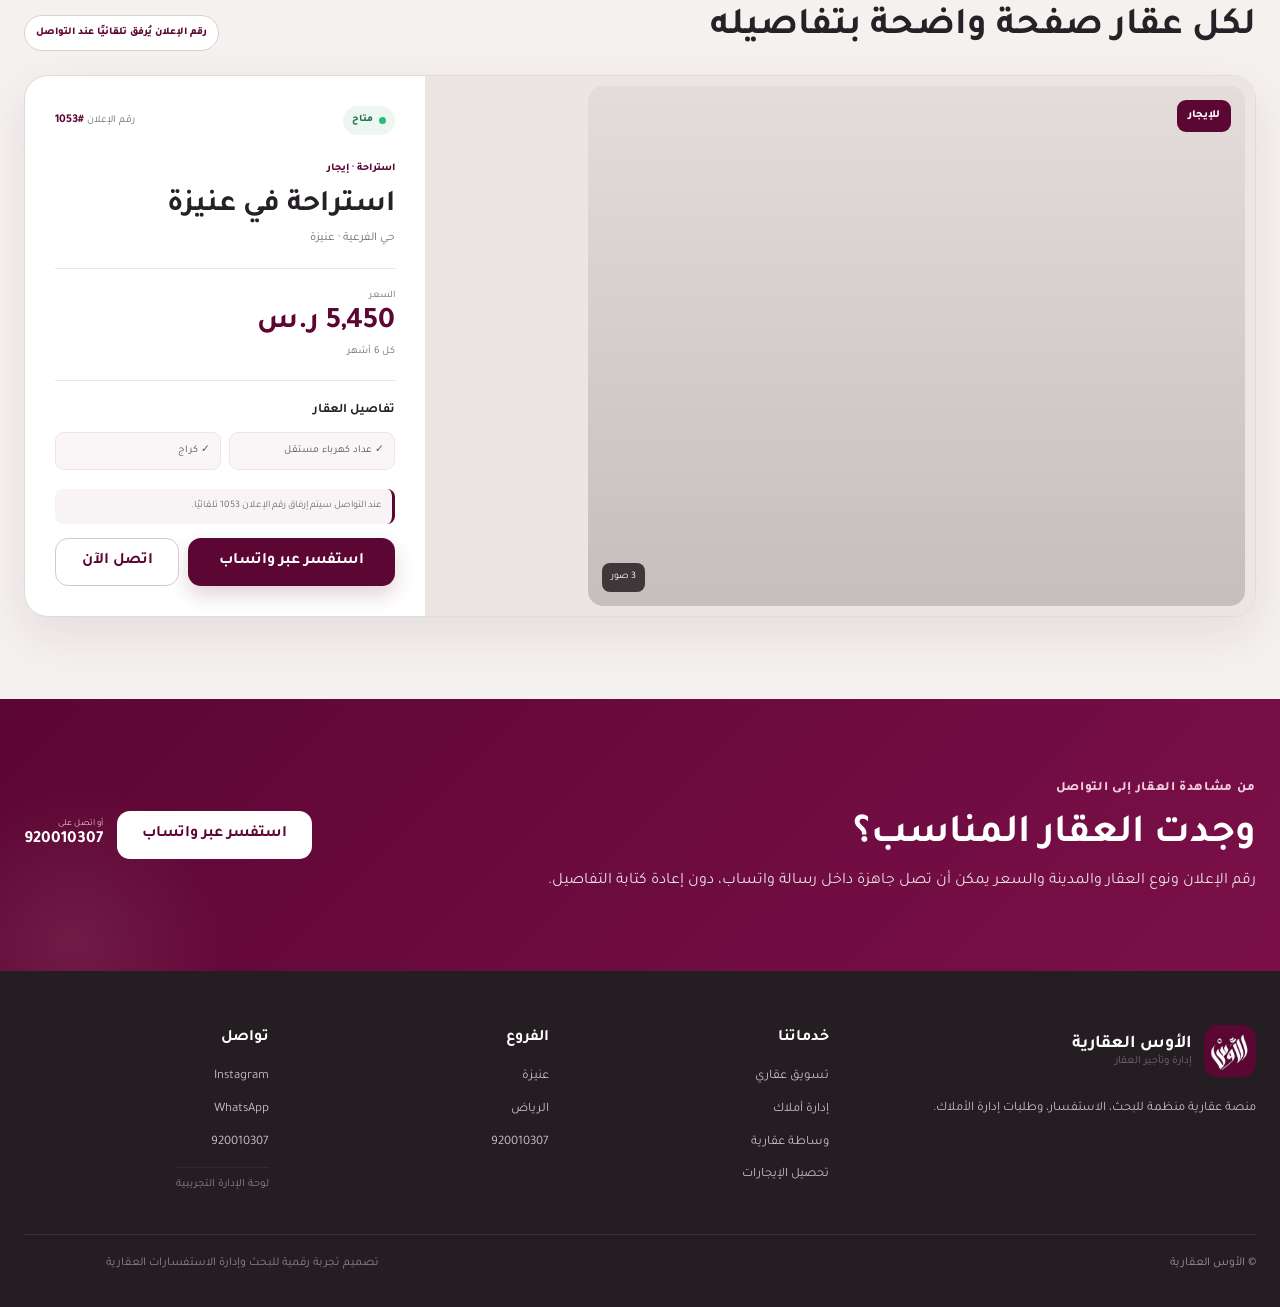
==== commit 168b9380: "Use loading state for dynamic property count" ====
--- a/index.html
+++ b/index.html
@@ -55,7 +55,7 @@
       <div class="container search-shell">
         <div class="search-heading">
   <div><strong>ابحث في العقارات المتاحة</strong><span>صفِّ النتائج حسب احتياجك خلال ثوانٍ</span></div>
-  <div class="search-status"><span class="live-dot"></span><b id="availableCount">0</b><small>عقار متاح حاليًا</small></div>
+  <div class="search-status" aria-live="polite"><span class="live-dot"></span><b id="availableCount"></b><small id="availableCountLabel">جارٍ تحميل العقارات...</small></div>
 </div>
         <form id="propertySearch" class="property-search">
           <label><span>المدينة</span><select id="city"><option value="all">الكل</option><option value="عنيزة">عنيزة</option><option value="الرياض">الرياض</option></select></label>
@@ -319,7 +319,7 @@
 
   <div class="modal" id="listingModal" aria-hidden="true"><div class="modal-backdrop" data-close></div><div class="modal-card"><button class="modal-close" data-close>×</button><div class="modal-media"><div class="modal-image" id="modalImage"></div><div class="modal-thumbs" id="modalThumbs"></div></div><div class="modal-body"><span class="eyebrow">تفاصيل العقار</span><h3 id="modalTitle"></h3><div class="modal-tags" id="modalTags"></div><div class="modal-price" id="modalPrice"></div><ul id="modalFeatures"></ul><a class="btn btn-primary btn-full" id="modalWhatsApp" target="_blank" rel="noreferrer">استفسر عبر واتساب</a></div></div></div>
 
-  <script src="script.js?v=17"></script>
+  <script src="script.js?v=18"></script>
 </body>
 </html>
 
--- a/styles.css
+++ b/styles.css
@@ -222,3 +222,12 @@
 .property-detail-actions .btn{width:100%;padding-inline:14px}
 @media(max-width:1020px){.property-detail-mock{grid-template-columns:1fr}.property-media{min-height:460px}.property-detail-panel{padding:26px}}
 @media(max-width:680px){.property-detail-preview{padding:58px 0}.property-preview-head{display:block;margin-bottom:18px}.property-preview-head h2{font-size:30px}.auto-ref-note{display:inline-flex;margin-top:10px;white-space:normal}.property-detail-mock{border-radius:18px}.property-media{display:block;min-height:0;padding:8px}.property-main-image{height:300px}.property-thumbs{grid-template-columns:1fr 1fr;grid-template-rows:none;margin-top:8px}.property-thumb{height:105px}.property-detail-panel{padding:20px}.property-title-block h3{font-size:26px}.property-features{grid-template-columns:1fr}.property-detail-actions{grid-template-columns:1fr}.property-detail-actions .btn{min-height:48px}}
+
+/* Client-pitch polish: listing modal gallery only */
+.modal-media{min-width:0;background:#f4efef;display:flex;flex-direction:column}
+.modal-media .modal-image{flex:1;min-height:430px}
+.modal-thumbs{display:flex;gap:8px;padding:10px;background:#fff;border-top:1px solid var(--line);overflow-x:auto}
+.modal-thumbs[hidden]{display:none}
+.modal-thumb{flex:0 0 68px;height:54px;border:2px solid transparent;border-radius:9px;background-size:cover;background-position:center;cursor:pointer;opacity:.75}
+.modal-thumb:hover,.modal-thumb.active{opacity:1;border-color:var(--burg)}
+@media(max-width:680px){.modal-media .modal-image{min-height:260px}.modal-thumbs{padding:8px}.modal-thumb{flex-basis:62px;height:48px}}
